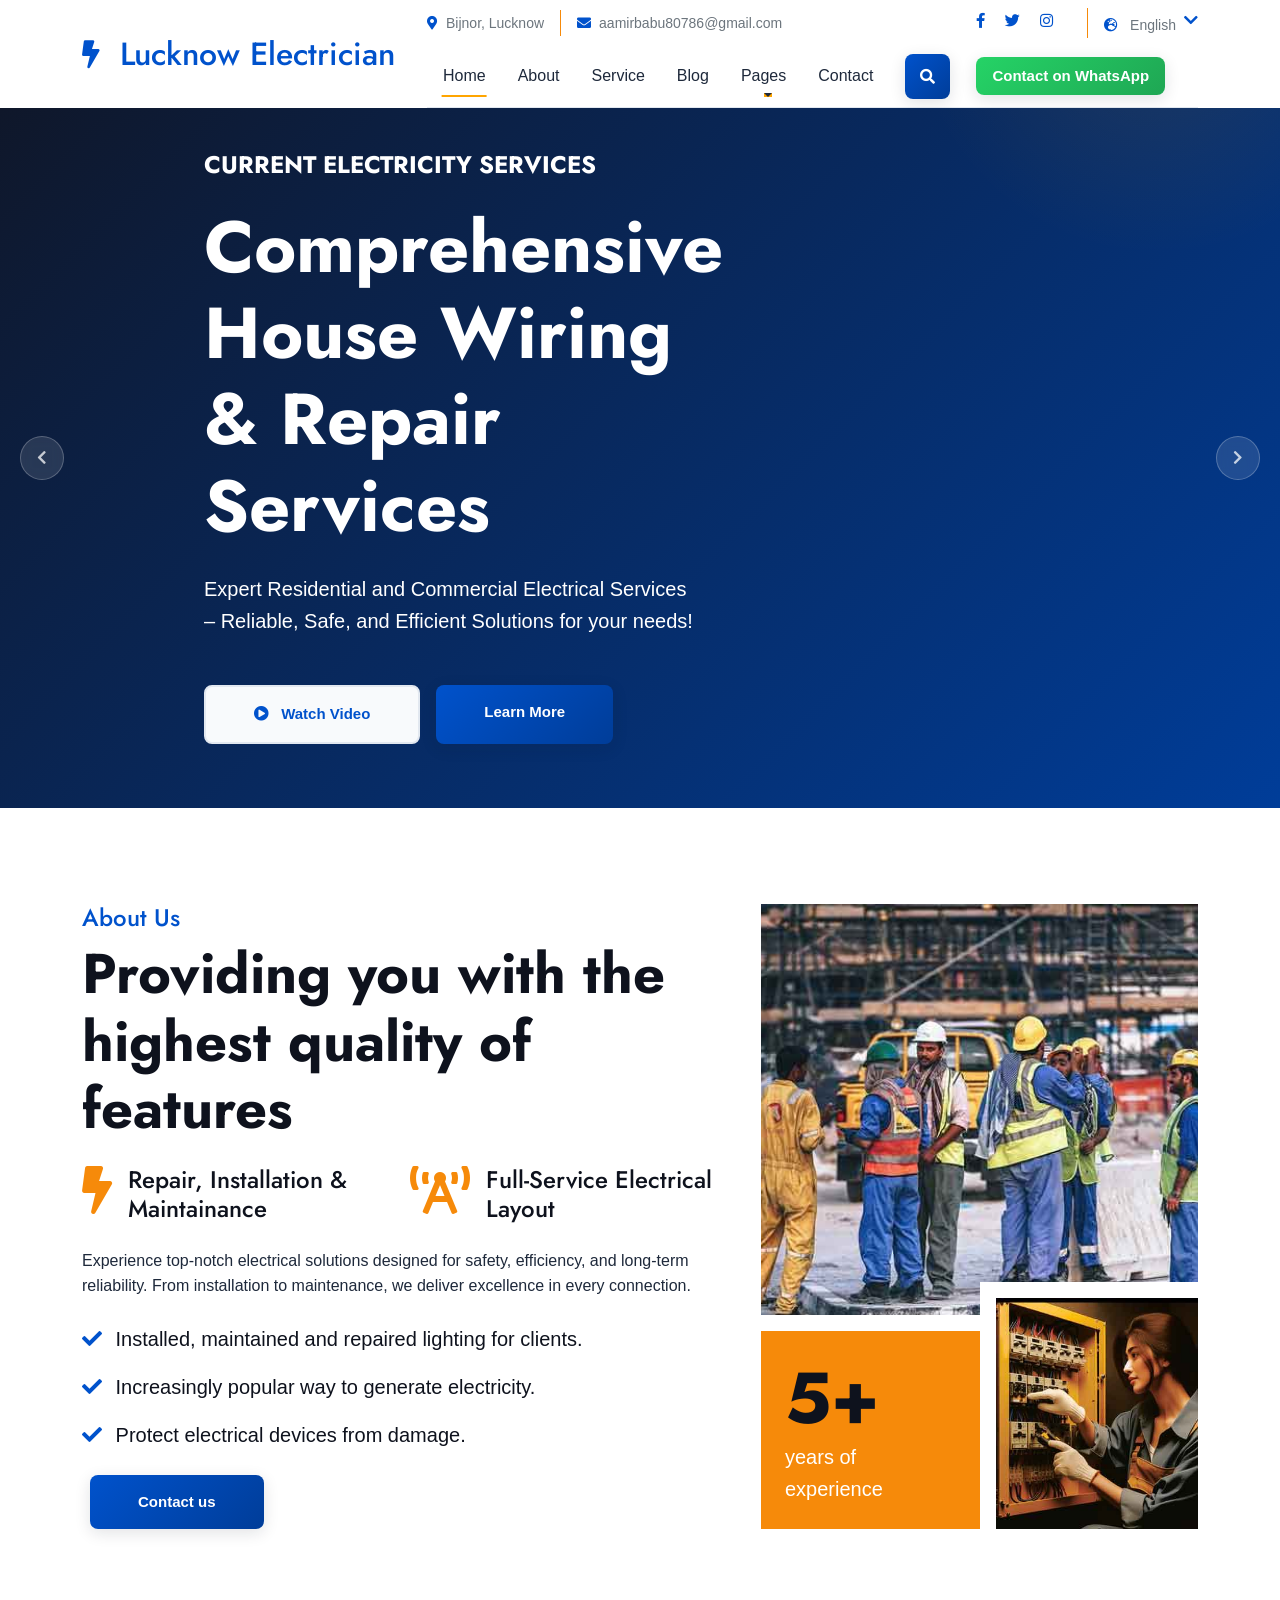
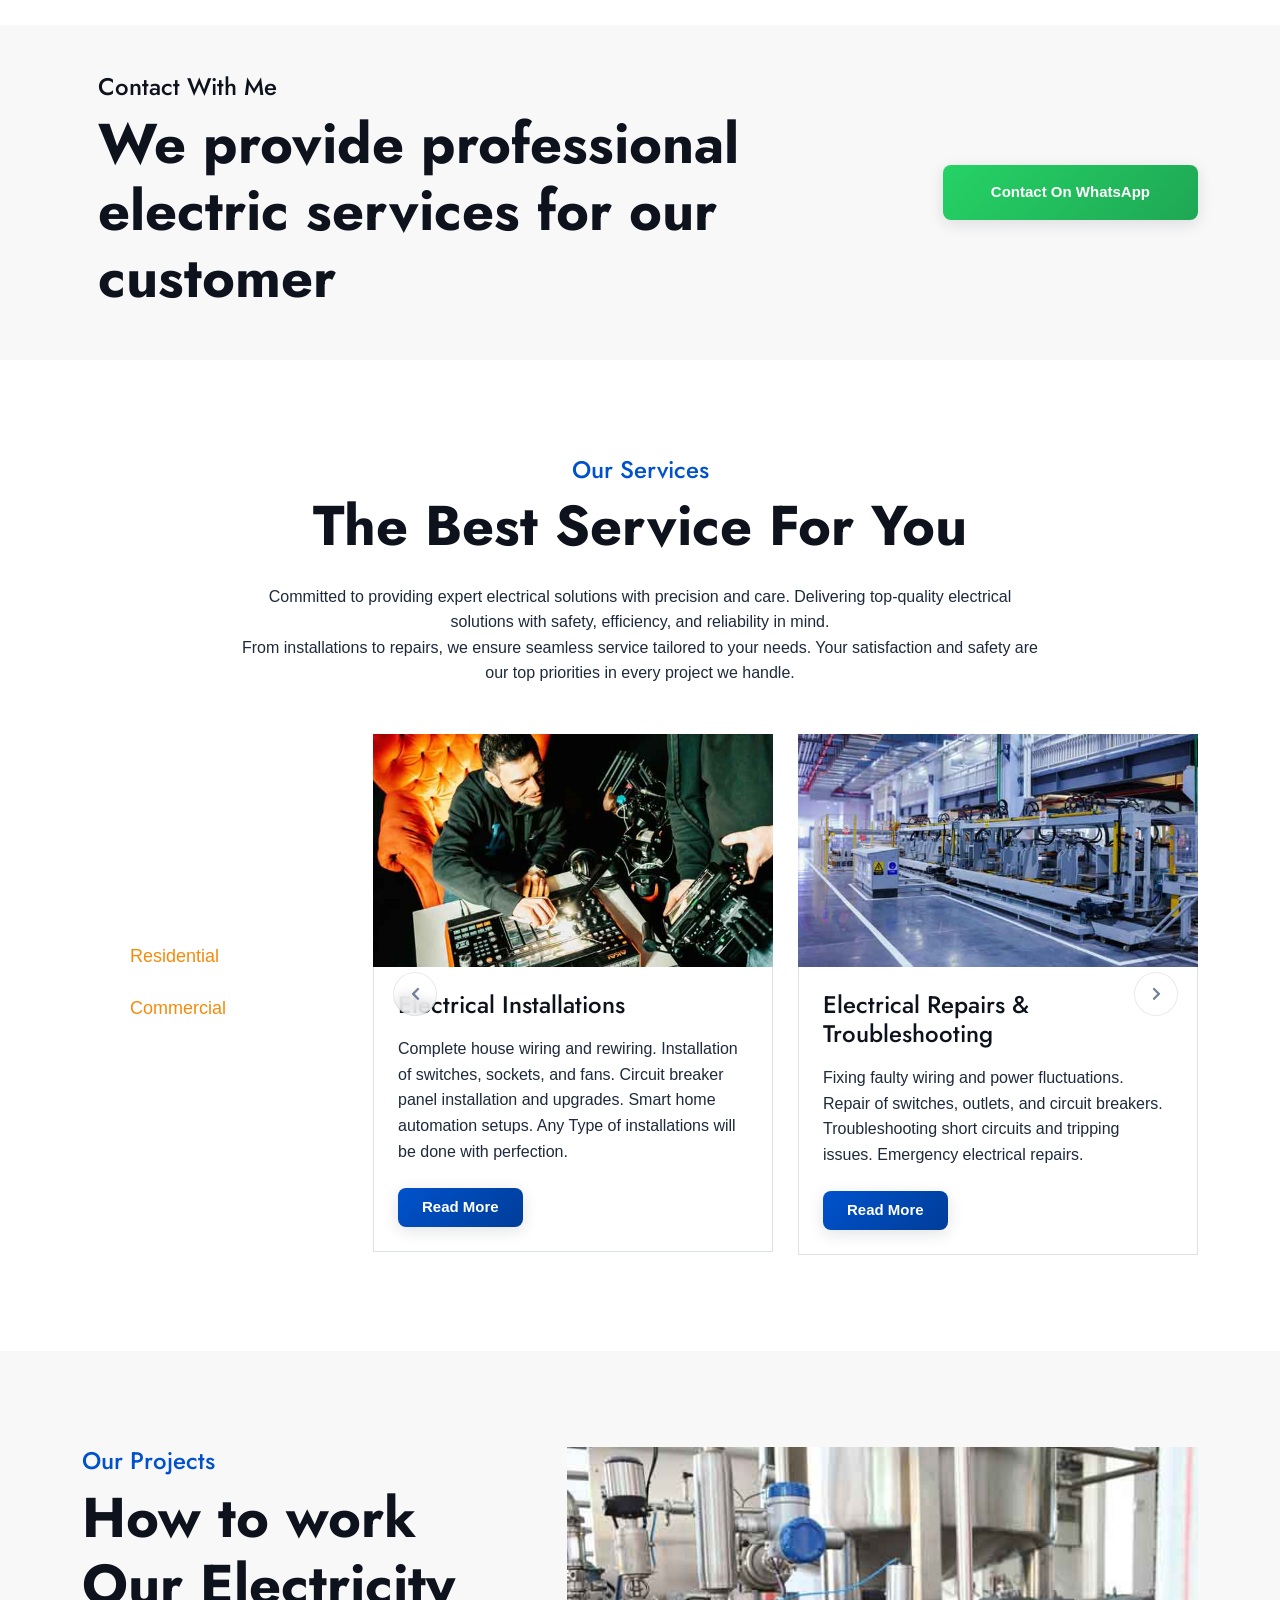
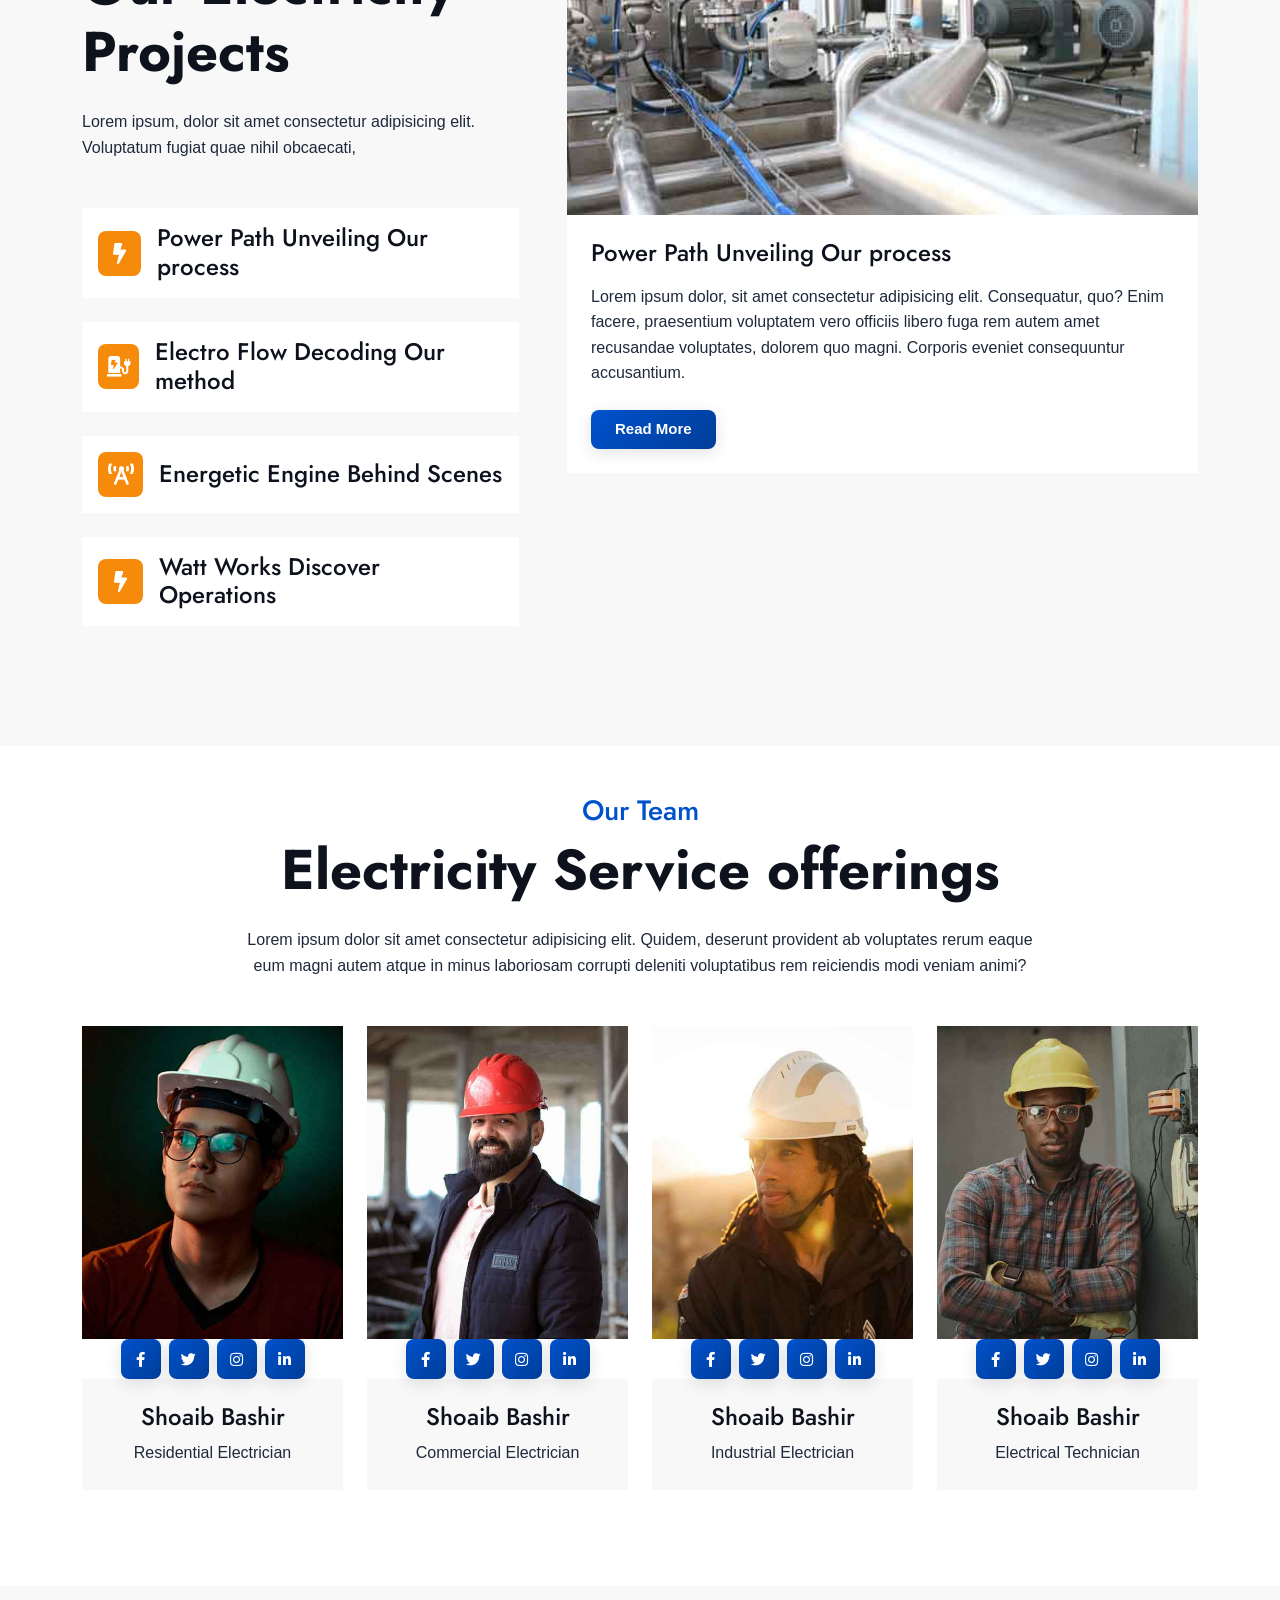
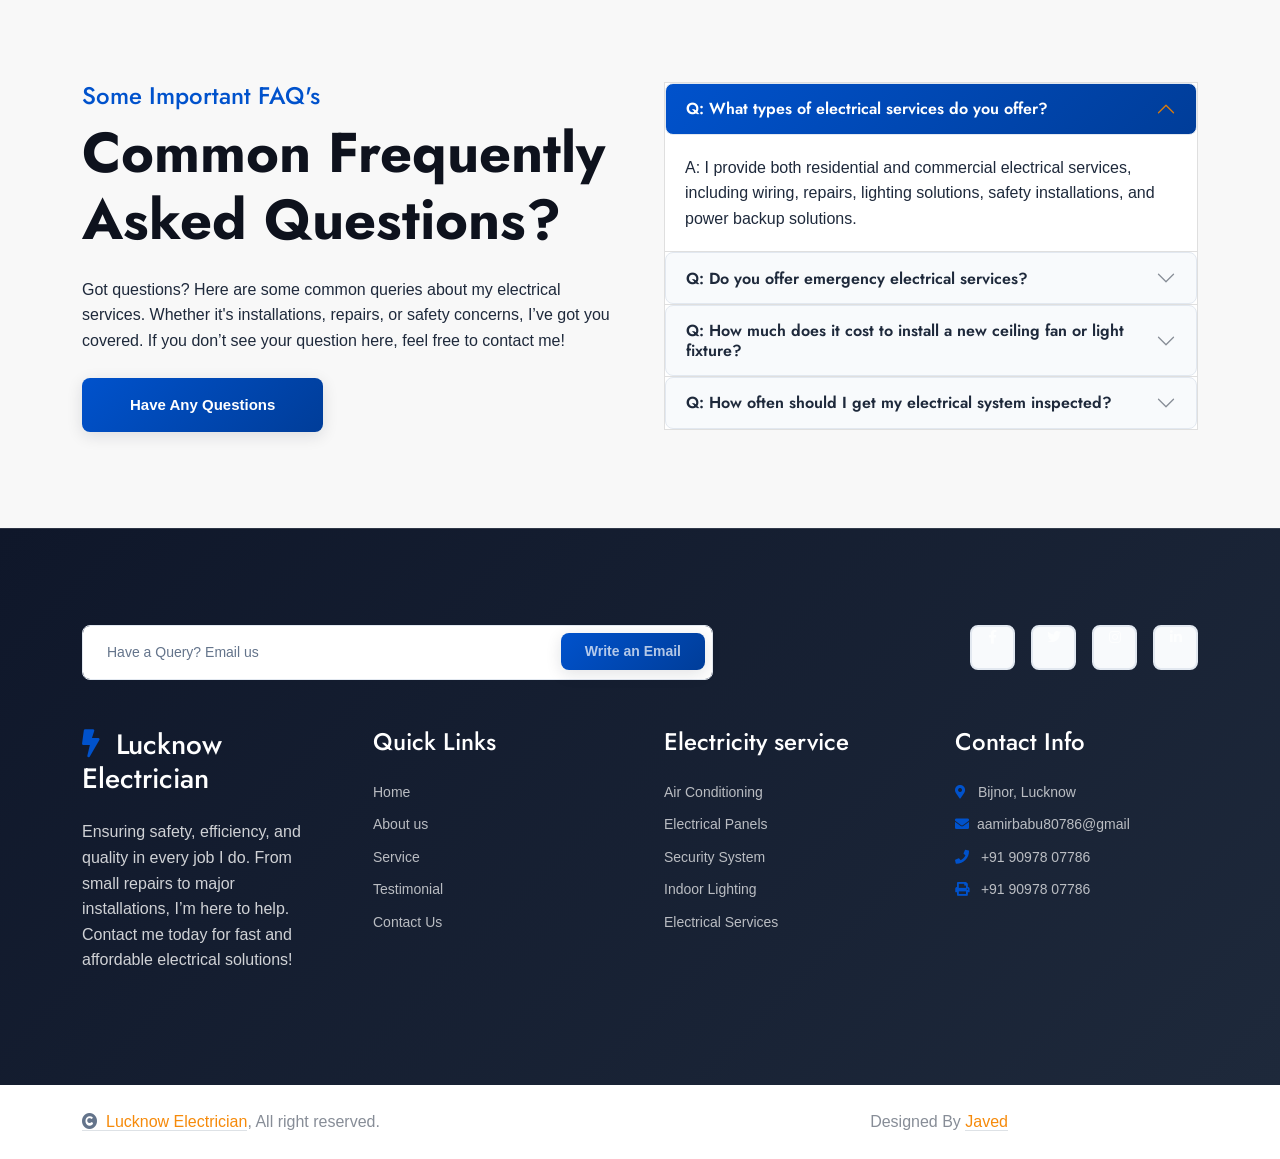
==== electrical-website-template/index.html @ daeb9a35 "hindi lang added" ====
<!DOCTYPE html>
<html lang="en">

    <head>
        <meta charset="utf-8">
        <title>Lucknow Electrician</title>
        <meta content="width=device-width, initial-scale=1.0" name="viewport">
        <meta content="electrical services" name="keywords">
        <meta content="Lucknow Electrician - Professional electrical services for residential and commercial needs. Expert installations, repairs, and maintenance." name="description">

        <!-- Google Web Fonts -->
        <link rel="preconnect" href="https://fonts.googleapis.com">
        <link rel="preconnect" href="https://fonts.gstatic.com" crossorigin>
        <link href="https://fonts.googleapis.com/css2?family=Inter:wght@100..900&family=Edu+TAS+Beginner:wght@400..700&family=Jost:ital,wght@0,100..900;1,100..900&display=swap" rel="stylesheet">

        <!-- Icon Font Stylesheet -->
        <link rel="stylesheet" href="https://use.fontawesome.com/releases/v5.15.4/css/all.css"/>
        <link href="https://cdn.jsdelivr.net/npm/bootstrap-icons@1.4.1/font/bootstrap-icons.css" rel="stylesheet">

        <!-- Libraries Stylesheet -->
        <link rel="stylesheet" href="lib/animate/animate.min.css"/>
        <link href="lib/owlcarousel/assets/owl.carousel.min.css" rel="stylesheet">


        <!-- Customized Bootstrap Stylesheet -->
        <link href="css/bootstrap.min.css" rel="stylesheet">

        <!-- Template Stylesheet -->
        <link href="css/style.css" rel="stylesheet">
        
    </head>

    <body>

        <!-- Spinner Start -->
        <div id="spinner" class="show bg-white position-fixed translate-middle w-100 vh-100 top-50 start-50 d-flex align-items-center justify-content-center">
            <div class="spinner-border text-primary" style="width: 3rem; height: 3rem;" role="status">
                <span class="sr-only">Loading...</span>
            </div>
        </div>
        <!-- Spinner End -->

        

        <!-- Navbar & Hero Start -->
        <div class="container-fluid header-top">
            <div class="container d-flex align-items-center">
                <div class="header-logo-col d-none d-lg-flex align-items-center h-100">
                    <a href="index.html" class="navbar-brand">
                        <h2 class="text-primary mb-0"><i class="fas fa-bolt"></i> Lucknow Electrician</h2>
                        <!-- <img src="img/logo.png" alt="Logo"> -->
                    </a>
                </div>
                <div class="w-100 h-100">
                    <div class="topbar px-0 py-2 d-none d-lg-block">
                        <div class="row gx-0 align-items-center">
                            <div class="col-lg-8 text-center text-lg-center mb-lg-0">
                                <div class="d-flex flex-wrap">
                                    <div class="border-end border-primary pe-3">
                                        <a href="https://maps.app.goo.gl/E9Nb886XWdMB4ZjE9" class="text-muted small" target="_blank" rel="noopener noreferrer"><i class="fas fa-map-marker-alt text-primary me-2 "></i>Bijnor, Lucknow</a>
                                    </div>
                                    <div class="ps-3">
                                        <a href="mailto:aamirbabu80786@gmail.com" class="text-muted small"><i class="fas fa-envelope text-primary me-2" target="_blank" rel="noopener noreferrer"></i>aamirbabu80786@gmail.com</a>
                                    </div>
                                </div>
                            </div>
                            <div class="col-lg-4 text-center text-lg-end">
                                <div class="d-flex justify-content-end">
                                    <div class="d-flex border-end border-primary pe-3">
                                        <a class="btn p-0 text-primary me-3" href="https://www.facebook.com/share/1Ap8kvxx7K/" target="_blank" rel="noopener noreferrer"><i class="fab fa-facebook-f"></i></a>
                                        <a class="btn p-0 text-primary me-3" href="#"><i class="fab fa-twitter"></i></a>
                                        <a class="btn p-0 text-primary me-3" href="https://www.instagram.com/Lucknow.electrician?igsh=MW52aHYxeWt4MTJkeQ==" target="_blank" rel="noopener noreferrer"><i class="fab fa-instagram"></i></a>
                                        <!-- <a class="btn p-0 text-primary me-0" href="#"><i class="fab fa-linkedin-in"></i></a> -->
                                    </div>
                                    <div class="dropdown ms-3">
                                        <a href="#" id="languageDropdown" class="dropdown-toggle text-white" data-bs-toggle="dropdown" data-bs-auto-close="true" aria-expanded="false"><small class="text-muted small"><i class="fas fa-globe-europe text-primary me-2"></i> English</small></a>
                                        <!-- <a href="#" class="dropdown-toggle text-white" data-bs-toggle="dropdown">
                                        <small class="text-white"><i class="fas fa-globe-europe text-primary me-2"></i> English</small>
                                        </a> -->
                                        
                                        <div class="dropdown-menu" aria-labelledby="languageDropdown">
                                            <a href="#" class="dropdown-item language-item" data-lang="English">English</a>
                                            <a href="#" class="dropdown-item language-item" data-lang="Hindi">Hindi</a>
                                            <a href="#" class="dropdown-item language-item" data-lang="Bangla">Bangla</a>
                                            <a href="#" class="dropdown-item language-item" data-lang="French">French</a>
                                            <a href="#" class="dropdown-item language-item" data-lang="Spanish">Spanish</a>
                                        </div>
                                    </div>
                                </div>
                            </div>
                        </div>
                    </div>
                    <div class="nav-bar px-0 py-lg-0">
                        <nav class="navbar navbar-expand-lg navbar-light">
                            <div class="navbar-brand-block d-lg-none">
                                <a href="index.html" class="navbar-brand navbar-brand-2">
                                    <h2 class="text-primary mb-0"><i class="fas fa-bolt"></i> Lucknow Electrician</h2>
                                </a>
                                <a href="https://maps.app.goo.gl/E9Nb886XWdMB4ZjE9" class="navbar-location-link" target="_blank" rel="noopener noreferrer">
                                    <i class="fas fa-map-marker-alt text-primary me-1"></i>Bijnor, Lucknow
                                </a>
                            </div>
                            <div class="navbar-mobile-tools d-flex d-lg-none align-items-center gap-2 ms-auto flex-shrink-0">
                                <a href="https://wa.me/919097807786" class="btn btn-primary btn-sm whatsapp nav-whatsapp-link navbar-whatsapp-mobile" target="_blank" rel="noopener noreferrer" aria-label="Contact on WhatsApp">
                                    <i class="fab fa-whatsapp"></i><span class="navbar-whatsapp-text ms-1">WhatsApp</span>
                                </a>
                                <button class="navbar-toggler" type="button" data-bs-toggle="collapse" data-bs-target="#navbarCollapse" aria-controls="navbarCollapse" aria-expanded="false" aria-label="Toggle navigation">
                                    <span class="navbar-toggler-icon"></span>
                                </button>
                            </div>
                            <div class="collapse navbar-collapse" id="navbarCollapse">
                                <div class="navbar-nav mx-0 mx-lg-auto bg-white">
                                    <a href="index.html" class="nav-item nav-link active">Home</a>
                                    <a href="about.html" class="nav-item nav-link">About</a>
                                    <a href="service.html" class="nav-item nav-link">Service</a>
                                    <a href="blog.html" class="nav-item nav-link">Blog</a>
                                    <div class="nav-item dropdown">
                                        <a href="#" class="nav-link dropdown-toggle" data-bs-toggle="dropdown" aria-expanded="false">Pages</a>
                                        
                                        <div class="dropdown-menu">
                                            <a href="project.html" class="dropdown-item">Our projects</a>
                                            <a href="team.html" class="dropdown-item">Our team</a>
                                            <a href="testimonial.html" class="dropdown-item">Testimonial</a>
                                            <a href="404.html" class="dropdown-item">404 Page</a>
                                        </div>
                                    </div>
                                    <a href="contact.html" class="nav-item nav-link">Contact</a>
                                    <div class="nav-btn ps-3">
                                        <button class="btn-search btn btn-primary btn-md-square mb-lg-0 flex-shrink-0" data-bs-toggle="modal" data-bs-target="#searchModal"><i class="fas fa-search"></i></button>
                                        <a href="https://wa.me/919097807786" class="btn btn-primary py-2 px-3 ms-0 ms-lg-3 whatsapp nav-whatsapp-link d-none d-lg-inline-block" target="_blank" rel="noopener noreferrer">Contact on WhatsApp</a>
                                    </div>
                                </div>
                            </div>
                        </nav>
                    </div>
                </div>
            </div>
        </div>
        <!-- Navbar & Hero End -->

        <!-- Modal Search Start -->
        <div class="modal fade" id="searchModal" tabindex="-1" aria-labelledby="searchModalLabel" aria-hidden="true">
            <div class="modal-dialog modal-dialog-centered"> <!-- Changed from modal-fullscreen -->
                <div class="modal-content rounded-3"> <!-- Changed from rounded-0 to rounded-3 -->
                    <div class="modal-header">
                        <h5 class="modal-title" id="searchModalLabel">Search this site</h5>
                        <button type="button" class="btn-close" data-bs-dismiss="modal" aria-label="Close"></button>
                    </div>
                    <div class="modal-body">
                        <div class="input-group">
                            <input type="search" id="pageSearchInput" class="form-control p-3" placeholder="What are you looking for?" aria-describedby="search-button">
                            <button id="search-button" class="btn btn-primary input-group-text p-3" type="button">
                                <i class="fas fa-search"></i>
                            </button>
                        </div>
                        <div id="searchResults" class="mt-3 d-none"></div>
                    </div>
                </div>
            </div>
        </div>
        <!-- Modal Search End -->


        <!-- Carousel Start -->
        <div class="header-carousel-wrap position-relative">
            <div class="header-carousel owl-carousel">
            <div class="header-carousel-item hero-section">
                <div class="hero-bg-half-1"></div>
                <div class="hero-shape-1"></div>
                <div class="carousel-caption">
                    <div class="container">
                        <div class="row g-4 align-items-center">
                            <div class="col-lg-7 animated fadeInLeft">
                                <div class="text-sm-center text-md-start">
                                    <h4 class="text-white text-uppercase fw-bold mb-4">Current Electricity Services</h4>
                                    <h2 class="display-2 text-white mb-4">Comprehensive House Wiring & Repair Services</h2>
                                    <p class="mb-5 fs-5">Expert Residential and Commercial Electrical Services – Reliable, Safe, and Efficient Solutions for your needs!</p>
                                    <div class="d-flex justify-content-center justify-content-md-start flex-shrink-0 mb-4">
                                        <a class="btn btn-light py-3 px-4 px-md-5 me-2" href="videos.html"><i class="fas fa-play-circle me-2"></i> Watch Video</a>
                                        <a class="btn btn-primary py-3 px-4 px-md-5 ms-2" href="#">Learn More</a>
                                    </div>
                                </div>
                            </div>
                        </div>
                    </div>
                </div>
            </div>
            <div class="header-carousel-item hero-section">
                <div class="hero-bg-half-2"></div>
                <div class="hero-shape-2"></div>
                <div class="carousel-caption">
                    <div class="container">
                        <div class="row g-4 align-items-center">
                            <div class="col-lg-7 animated fadeInLeft">
                                <div class="text-sm-center text-md-start">
                                    <h4 class="text-white text-uppercase fw-bold mb-4">Current Electricity Services</h4>
                                    <h1 class="display-2 text-white mb-4">Trusted Home Electrical Services</h1>
                                    <p class="mb-5 fs-5">Delivering seamless and efficient electrical solutions for homes and businesses. Your trusted partner for safe, reliable, and professional service!</p>
                                    <div class="d-flex justify-content-center justify-content-md-start flex-shrink-0 mb-4">
                                        <a class="btn btn-light py-3 px-4 px-md-5 me-2" href="videos.html"><i class="fas fa-play-circle me-2"></i> Watch Video</a>
                                        <a class="btn btn-primary py-3 px-4 px-md-5 ms-2" href="#">Learn More</a>
                                    </div>
                                </div>
                            </div>
                        </div>
                    </div>
                </div>
            </div>
            </div>
            <button type="button" class="carousel-custom-nav carousel-custom-prev" aria-label="Previous slide">
                <i class="fas fa-chevron-left" aria-hidden="true"></i>
            </button>
            <button type="button" class="carousel-custom-nav carousel-custom-next" aria-label="Next slide">
                <i class="fas fa-chevron-right" aria-hidden="true"></i>
            </button>
        </div>
        <!-- Carousel End -->


        <!-- About Start -->
        <div class="container-fluid about py-5">
            <div class="container py-5">
                <div class="row g-5">
                    <div class="col-lg-7 wow fadeInLeft" data-wow-delay="0.2s">
                        <div class="h-100">
                            <h4 class="text-primary">About Us</h4>
                            <h1 class="display-4 mb-4">Providing you with the highest quality of features</h1>
                            <div class="row g-4 mb-4">
                                <div class="col-md-6">
                                    <a href="#" class="d-flex">
                                        <span class="fas fa-bolt fa-3x me-3"></span>
                                        <h4 class="mb-0">Repair, Installation & Maintainance </h4>
                                    </a>
                                </div>
                                <div class="col-md-6">
                                    <a href="#" class="d-flex">
                                        <span class="fas fa-broadcast-tower fa-3x me-3"></span>
                                        <h4 class="mb-0">Full-Service Electrical Layout</h4>
                                    </a>
                                </div>
                            </div>
                            <p class="mb-4">Experience top-notch electrical solutions designed for safety, efficiency, and long-term reliability. From installation to maintenance, we deliver excellence in every connection.</p>
                            <div class="text-dark mb-4">
                                <p class="fs-5"><span class="fa fa-check text-primary me-2"></span> Installed, maintained and repaired lighting for clients.</p>
                                <p class="fs-5"><span class="fa fa-check text-primary me-2"></span> Increasingly popular way to generate electricity.</p>
                                <p class="fs-5"><span class="fa fa-check text-primary me-2"></span> Protect electrical devices from damage.</p>
                            </div>
                            <a class="btn btn-primary py-3 px-4 px-md-5 ms-2" href="tel:+919097807786">Contact us</a>
                        </div>
                    </div>
                    <div class="col-lg-5 wow fadeInRight" data-wow-delay="0.2s">
                        <div class="position-relative h-100">
                            <img src="img/about-1.jpg" class="img-fluid w-100 h-100" style="object-fit: cover;" alt="">
                            <div class="bg-white">
                                <div class="position-absolute pt-3 bg-white" style="width: 50%; left: 0; bottom: 0;">
                                    <div class="bg-primary p-4">
                                        <h4 class="display-2 mb-0">5+</h4>
                                        <p class="text-white fs-5 mb-0">years of experience</p>
                                    </div>
                                </div>
                                <div class="position-absolute p-3 bg-white pb-0 pe-0" style="width: 50%; bottom: 0; right: 0;">
                                    <img src="img/about-2.jpg" class="img-fluid" alt="">
                                </div>
                            </div>
                        </div>
                    </div>
                </div>
            </div>
        </div>
        <!-- About End -->


        <!-- Banner Start -->
         <div class="container-fluid banner bg-light py-3 wow zoomIn bg-blue" data-wow-delay="0.2s">
            <div class="banner-design-1"></div>
            <div class="banner-design-2"></div>
            <div class="container py-3">
                <div class="row g-5">
                    <div class="col-lg-8">
                        <div class="p-3">
                            <h4 class="text-black">Contact With Me</h4>
                            <h1 class="display-4 text-black mb-0">We provide professional electric services for our customer</h1>
                        </div>
                    </div>
                    <div class="col-lg-4">
                        <div class="d-flex align-items-center justify-content-lg-end h-100">
                            <a class="btn btn-primary py-3 px-2 px-md-5 ms-4 whatsapp" target="_blank" href="https://wa.me/919097807786">Contact On WhatsApp</a>
                        </div>
                    </div>
                </div>
            </div>
         </div>
        <!-- Banner End -->


        <!-- Services Start -->
        <div class="container-fluid service py-5">
            <div class="container py-5">
                <div class="d-flex flex-column mx-auto text-center mb-5 wow fadeInUp" data-wow-delay="0.2s" style="max-width: 800px;">
                    <h4 class="text-primary">Our Services</h4>
                    <h1 class="display-4 mb-4">The Best Service For You</h1>
                    <p class="mb-0"> Committed to providing expert electrical solutions with precision and care. 
                    Delivering top-quality electrical solutions with safety, efficiency, and reliability in mind.
                    <br>From installations to repairs, we ensure seamless service tailored to your needs.
                    Your satisfaction and safety are our top priorities in every project we handle.
                    </p>
                </div>
                <div class="row g-5 align-items-center">
                    <div class="col-lg-3 wow fadeInLeft" data-wow-delay="0.2s">
                        <ul class="nav">
                            <li class="nav-item me-lg-0 mb-4">
                                <a class="py-3 px-5 active" data-bs-toggle="pill" href="#ServiceTab-1">
                                    <span style="font-size: 18px; font-weight: 500;">Residential</span>
                                </a>
                            </li>
                            <li class="nav-item me-lg-0 mb-4">
                                <a class="py-3 px-5" data-bs-toggle="pill" href="#ServiceTab-2">
                                    <span style="font-size: 18px; font-weight: 500;">Commercial</span>
                                </a>
                            </li>
                        </ul>
                    </div>
                    <div class="col-lg-9 wow fadeInRight" data-wow-delay="0.3s">
                        <div class="tab-content">
                            <div id="ServiceTab-1" class="tab-pane fade show p-0 active">
                                <div class="service-carousel owl-carousel">
                                    <div class="service-item">
                                        <img src="img/commercial-1.jpg" class="img-fluid w-100" alt="">
                                        <div class="border border-top-0 p-4">
                                            <h4 class="mb-3">Electrical Installations</h4>
                                            <p class="mb-4">
                                                Complete house wiring and rewiring. Installation of switches, sockets, and fans. Circuit breaker panel installation and upgrades. Smart home automation setups. Any Type of installations will be done with perfection.
                                            </p>
                                            <a class="btn btn-primary py-2 px-4" href="#">Read More</a>
                                        </div>
                                    </div>
                                    <div class="service-item">
                                        <img src="img/commercial-2.jpg" class="img-fluid w-100" alt="">
                                        <div class="border border-top-0 p-4">
                                            <h4 class="mb-3">Electrical Repairs & Troubleshooting</h4>
                                            <p class="mb-4"> 
                                                Fixing faulty wiring and power fluctuations. Repair of switches, outlets, and circuit breakers. Troubleshooting short circuits and tripping issues. Emergency electrical repairs.
                                            </p>
                                            <a class="btn btn-primary py-2 px-4" href="#">Read More</a>
                                        </div>
                                    </div>
                                    <div class="service-item">
                                        <img src="img/commercial-3.jpg" class="img-fluid w-100" alt="">
                                        <div class="border border-top-0 p-4">
                                            <h4 class="mb-3">Safety & Security Solutions</h4>
                                            <p class="mb-4">
                                                Installation of safety devices (MCB, RCCB, surge protectors). Earthing and grounding solutions. CCTV and security system wiring. Fire and smoke detector installation. Any Type of security equipments will be installed with perfection.
                                            </p>
                                            <a class="btn btn-primary py-2 px-4" href="#">Read More</a>
                                        </div>
                                    </div>
                                    <div class="service-item">
                                        <img src="img/commercial-3.jpg" class="img-fluid w-100" alt="">
                                        <div class="border border-top-0 p-4">
                                            <h4 class="mb-3">Appliance & Equipment Wiring</h4>
                                            <p class="mb-4">
                                                Geyser, AC, and water pump wiring. Kitchen appliances wiring (microwave, induction, chimney). Home entertainment system setup (TV, home theater). Internet and telephone cabling.
                                            </p>
                                            <a class="btn btn-primary py-2 px-4" href="#">Read More</a>
                                        </div>
                                    </div>
                                </div>
                            </div>
                            <div id="ServiceTab-2" class="tab-pane fade show p-0">
                                <div class="service-carousel owl-carousel">
                                    <div class="service-item">
                                        <img src="img/residential-1.jpg" class="img-fluid w-100" alt="">
                                        <div class="border border-top-0 p-4">
                                            <h4 class="mb-3">Electrical Installations</h4>
                                            <p class="mb-4">
                                            Wiring and rewiring for offices, shops, and buildings. Installation of electrical panels and circuit breakers. New construction electrical work. Energy-efficient lighting solutions. Any Type of installations will be done with perfection.
                                            </p>
                                            <a class="btn btn-primary py-2 px-4" href="#">Read More</a>
                                        </div>
                                    </div>
                                    <div class="service-item">
                                        <img src="img/residential-2.jpg" class="img-fluid w-100" alt="">
                                        <div class="border border-top-0 p-4">
                                            <h4 class="mb-3">Electrical Repairs & Maintenance</h4>
                                            <p class="mb-4">
                                            Troubleshooting and fixing electrical issues. Preventive maintenance for commercial buildings. Repair of circuit breakers, fuses, and wiring. Emergency electrical repairs.
                                            </p>
                                            <a class="btn btn-primary py-2 px-4" href="#">Read More</a>
                                        </div>
                                    </div>
                                    <div class="service-item">
                                        <img src="img/residential-3.jpg" class="img-fluid w-100" alt="">
                                        <div class="border border-top-0 p-4">
                                            <h4 class="mb-3">Lighting Solutions</h4>
                                            <p class="mb-4">
                                            LED lighting upgrades for energy efficiency. Office and showroom lighting installations. Outdoor and parking lot lighting. Motion sensor and security lighting.
                                            </p>
                                            <a class="btn btn-primary py-2 px-4" href="#">Read More</a>
                                        </div>
                                    </div>
                                    <div class="service-item">
                                        <img src="img/residential-3.jpg" class="img-fluid w-100" alt="">
                                        <div class="border border-top-0 p-4">
                                            <h4 class="mb-3">Safety & Security Solutions</h4>
                                            <p class="mb-4">
                                            Installation of safety devices (MCB, RCCB, surge protectors). Earthing and grounding solutions. CCTV and security system wiring. Fire and smoke detector installation.
                                            </p>
                                            <a class="btn btn-primary py-2 px-4" href="#">Read More</a>
                                        </div>
                                    </div>

                                    
                                </div>
                            </div>
                            <!-- <div id="ServiceTab-3" class="tab-pane fade show p-0">
                                <div class="service-carousel owl-carousel">
                                    <div class="service-item">
                                        <img src="img/industrial-1.jpg" class="img-fluid w-100" alt="">
                                        <div class="border border-top-0 p-4">
                                            <h4 class="mb-3">Factory Manufacture</h4>
                                            <p class="mb-4">Lorem ipsum dolor, sit amet consectetur adipisicing elit. Exercitationem, beatae ex. Id esse autem ratione vero cupiditate tempora recusandae est!
                                            </p>
                                            <a class="btn btn-primary py-2 px-4" href="#">Read More</a>
                                        </div>
                                    </div>
                                    <div class="service-item">
                                        <img src="img/industrial-2.jpg" class="img-fluid w-100" alt="">
                                        <div class="border border-top-0 p-4">
                                            <h4 class="mb-3">General Electrical</h4>
                                            <p class="mb-4">Lorem ipsum dolor, sit amet consectetur adipisicing elit. Exercitationem, beatae ex. Id esse autem ratione vero cupiditate tempora recusandae est!
                                            </p>
                                            <a class="btn btn-primary py-2 px-4" href="#">Read More</a>
                                        </div>
                                    </div>
                                    <div class="service-item">
                                        <img src="img/industrial-3.jpg" class="img-fluid w-100" alt="">
                                        <div class="border border-top-0 p-4">
                                            <h4 class="mb-3">Electrical Planing</h4>
                                            <p class="mb-4">Lorem ipsum dolor, sit amet consectetur adipisicing elit. Exercitationem, beatae ex. Id esse autem ratione vero cupiditate tempora recusandae est!
                                            </p>
                                            <a class="btn btn-primary py-2 px-4" href="#">Read More</a>
                                        </div>
                                    </div>
                                </div>
                            </div> -->
                        </div>
                    </div>
                </div>
            </div>
        </div>
        <!-- Services End -->

        <!-- Projects Start -->
        <div class="container-fluid projects bg-light py-5">
            <div class="container py-5">
                <div class="row g-5">
                    <div class="col-lg-5 wow fadeInLeft" data-wow-delay="0.2s">
                        <div>
                            <h4 class="text-primary">Our Projects</h4>
                            <h1 class="display-4 mb-4">How to work Our Electricity Projects</h1>
                            <p class="mb-5">Lorem ipsum, dolor sit amet consectetur adipisicing elit. Voluptatum fugiat quae nihil obcaecati,</p>
                            <ul class="nav">
                                <li class="nav-item bg-white mb-4 w-100">
                                    <a class="d-flex align-items-center h4 mb-0 p-3 active" data-bs-toggle="pill" href="#ProjectsTab-1">
                                        <div class="projects-icon btn-md-square bg-primary text-white me-3"><span class="fas fa-bolt small"></span></div><span>Power Path Unveiling Our process</span>
                                    </a>
                                </li>
                                <li class="nav-item bg-white mb-4 w-100">
                                    <a class="d-flex align-items-center h4 mb-0 p-3" data-bs-toggle="pill" href="#ProjectsTab-2">
                                        <div class="projects-icon btn-md-square bg-primary text-white me-3"><span class="fas fa-charging-station small"></span></div><span>Electro Flow Decoding Our method</span>
                                    </a>
                                </li>
                                <li class="nav-item bg-white mb-4 w-100">
                                    <a class="d-flex align-items-center h4 mb-0 p-3" data-bs-toggle="pill" href="#ProjectsTab-3">
                                        <div class="projects-icon btn-md-square bg-primary text-white me-3"><span class="fas fa-broadcast-tower small"></span></div><span>Energetic Engine Behind Scenes</span>
                                    </a>
                                </li>
                                <li class="nav-item bg-white mb-4 w-100">
                                    <a class="d-flex align-items-center h4 mb-0 p-3" data-bs-toggle="pill" href="#ProjectsTab-4">
                                        <div class="projects-icon btn-md-square bg-primary text-white me-3"><span class="fas fa-bolt small"></span></div><span>Watt Works Discover Operations</span>
                                    </a>
                                </li>
                            </ul>
                        </div>
                    </div>
                    <div class="col-lg-7 wow fadeInRight" data-wow-delay="0.2s">
                        <div class="tab-content">
                            <div id="ProjectsTab-1" class="tab-pane fade show p-0 active">
                                <div class="projects-item">
                                    <img src="img/industrial-1.jpg" class="img-fluid w-100" alt="">
                                    <div class="projects-content bg-white p-4">
                                        <h4 class="mb-3">Power Path Unveiling Our process</h4>
                                        <p class="mb-4">Lorem ipsum dolor, sit amet consectetur adipisicing elit. Consequatur, quo? Enim facere, praesentium voluptatem vero officiis libero fuga rem autem amet recusandae voluptates, dolorem quo magni. Corporis eveniet consequuntur accusantium.
                                        </p>
                                        <a class="btn btn-primary py-2 px-4" href="#">Read More</a>
                                    </div>
                                </div>
                            </div>
                            <div id="ProjectsTab-2" class="tab-pane fade show p-0">
                                <div class="projects-item">
                                    <img src="img/industrial-2.jpg" class="img-fluid w-100" alt="">
                                    <div class="projects-content bg-white p-4">
                                        <h4 class="mb-3">Electro Flow Decoding Our method</h4>
                                        <p class="mb-4">Lorem ipsum dolor, sit amet consectetur adipisicing elit. Consequatur, quo? Enim facere, praesentium voluptatem vero officiis libero fuga rem autem amet recusandae voluptates, dolorem quo magni. Corporis eveniet consequuntur accusantium.
                                        </p>
                                        <a class="btn btn-primary py-2 px-4" href="#">Read More</a>
                                    </div>
                                </div>
                            </div>
                            <div id="ProjectsTab-3" class="tab-pane fade show p-0">
                                <div class="projects-item">
                                    <img src="img/commercial-1.jpg" class="img-fluid w-100" alt="">
                                    <div class="projects-content bg-white p-4">
                                        <h4 class="mb-3">Energetic Engine Behind Scenes</h4>
                                        <p class="mb-4">Lorem ipsum dolor, sit amet consectetur adipisicing elit. Consequatur, quo? Enim facere, praesentium voluptatem vero officiis libero fuga rem autem amet recusandae voluptates, dolorem quo magni. Corporis eveniet consequuntur accusantium.
                                        </p>
                                        <a class="btn btn-primary py-2 px-4" href="#">Read More</a>
                                    </div>
                                </div>
                            </div>
                            <div id="ProjectsTab-4" class="tab-pane fade show p-0">
                                <div class="projects-item">
                                    <img src="img/commercial-2.jpg" class="img-fluid w-100" alt="">
                                    <div class="projects-content bg-white p-4">
                                        <h4 class="mb-4">Watt Works Discover Operations</h4>
                                        <p class="mb-4">Lorem ipsum dolor, sit amet consectetur adipisicing elit. Consequatur, quo? Enim facere, praesentium voluptatem vero officiis libero fuga rem autem amet recusandae voluptates, dolorem quo magni. Corporis eveniet consequuntur accusantium.
                                        </p>
                                        <a class="btn btn-primary py-2 px-4" href="#">Read More</a>
                                    </div>
                                </div>
                            </div>
                        </div>
                    </div>
                </div>
            </div>
        </div>
        <!-- Projects End -->


        <!-- Blog Start -->
         <!-- <div class="container-fluid blog py-5">
            <div class="container py-5">
                <div class="d-flex flex-column mx-auto text-center mb-5 wow fadeInUp" data-wow-delay="0.2s" style="max-width: 800px;">
                    <h4 class="text-primary">Our Blog</h4>
                    <h1 class="display-4 mb-4">Electricity News & Updates</h1>
                    <p class="mb-0">Lorem ipsum dolor sit amet consectetur adipisicing elit. Quidem, deserunt provident ab voluptates rerum eaque eum magni autem atque in minus laboriosam corrupti deleniti voluptatibus rem reiciendis modi veniam animi?
                    </p>
                </div>
                <div class="row g-4">
                    <div class="col-lg-4 wow fadeInUp" data-wow-delay="0.2s">
                        <div class="blog-item">
                            <div class="blog-img">
                                <img src="img/commercial-1.jpg" class="img-fluid w-100" alt="">
                            </div>
                            <div class="blog-heading ms-4">
                                <a href="#" class="h4 mb-0 p-4">Electrifying Reads Explore Our Electricity</a>
                            </div>
                            <div class="blog-content bg-light p-4">
                                <div class="d-flex justify-content-between mb-4">
                                    <p class="mb-0 small"><i class="fa fa-calendar me-2"></i> April 2,2025</p>
                                    <p class="mb-0 small"><i class="fa fa-tag me-2"></i> Electricity Corner</p>
                                </div>
                                <p class="mb-4">Lorem ipsum dolor sit amet consectetur, adipisicing elit. Facilis rem distinctio tempora eum quam eligendi. Repudiandae voluptas voluptatibus quo itaque!
                                </p>
                                <a class="btn btn-primary py-2 px-4" href="#">Learn More</a>
                            </div>
                        </div>
                    </div>
                    <div class="col-lg-4 wow fadeInUp" data-wow-delay="0.4s">
                        <div class="blog-item">
                            <div class="blog-img">
                                <img src="img/commercial-2.jpg" class="img-fluid w-100" alt="">
                            </div>
                            <div class="blog-heading ms-4">
                                <a href="#" class="h4 mb-0 p-4">Empowering Energy Dive into Our Electricity </a>
                            </div>
                            <div class="blog-content bg-light p-4">
                                <div class="d-flex justify-content-between mb-4">
                                    <p class="mb-0 small"><i class="fa fa-calendar me-2"></i> April 2,2025</p>
                                    <p class="mb-0 small"><i class="fa fa-tag me-2"></i> Electricity Corner</p>
                                </div>
                                <p class="mb-4">Lorem ipsum dolor sit amet consectetur, adipisicing elit. Facilis rem distinctio tempora eum quam eligendi. Repudiandae voluptas voluptatibus quo itaque!
                                </p>
                                <a class="btn btn-primary py-2 px-4" href="#">Learn More</a>
                            </div>
                        </div>
                    </div>
                    <div class="col-lg-4 wow fadeInUp" data-wow-delay="0.6s">
                        <div class="blog-item">
                            <div class="blog-img">
                                <img src="img/commercial-3.jpg" class="img-fluid w-100" alt="">
                            </div>
                            <div class="blog-heading ms-4">
                                <a href="#" class="h4 mb-0 p-4">Electricity Explained: Bloggin Power of Tomorrow</a>
                            </div>
                            <div class="blog-content bg-light p-4">
                                <div class="d-flex justify-content-between mb-4">
                                    <p class="mb-0 small"><i class="fa fa-calendar me-2"></i> April 2,2025</p>
                                    <p class="mb-0 small"><i class="fa fa-tag me-2"></i> Electricity Corner</p>
                                </div>
                                <p class="mb-4">Lorem ipsum dolor sit amet consectetur, adipisicing elit. Facilis rem distinctio tempora eum quam eligendi. Repudiandae voluptas voluptatibus quo itaque!
                                </p>
                                <a class="btn btn-primary py-2 px-4" href="#">Learn More</a>
                            </div>
                        </div>
                    </div>
                </div>
            </div>
         </div> -->
        <!-- Blog End -->

        <!-- Team Start -->
         <div class="container-fluid team pb-5 pt-5">
            <div class="container pb-5">
                <div class="d-flex flex-column mx-auto text-center mb-5 wow fadeInUp" data-wow-delay="0.2s" style="max-width: 800px;">
                    <h3 class="text-primary ">Our Team</h3>
                    <h1 class="display-4 mb-4">Electricity Service offerings</h1>
                    <p class="mb-0">Lorem ipsum dolor sit amet consectetur adipisicing elit. Quidem, deserunt provident ab voluptates rerum eaque eum magni autem atque in minus laboriosam corrupti deleniti voluptatibus rem reiciendis modi veniam animi?
                    </p>
                </div>
                <div class="row g-4">
                    <div class="col-md-6 col-lg-3 wow fadeInUp" data-wow-delay="0.2s">
                        <div class="team-item">
                            <div class="team-img">
                                <img src="img/team-1.jpg" class="img-fluid w-100" alt="">
                                <div class="team-icon d-flex justify-content-center gap-2">
                                    <a class="btn btn-square btn-primary" href=""><i class="fab fa-facebook-f"></i></a>
                                    <a class="btn btn-square btn-primary" href=""><i class="fab fa-twitter"></i></a>
                                    <a class="btn btn-square btn-primary" href=""><i class="fab fa-instagram"></i></a>
                                    <a class="btn btn-square btn-primary" href=""><i class="fab fa-linkedin-in"></i></a>
                                </div>
                            </div>
                            <div class="team-content bg-light text-center p-4">
                                <h4>Shoaib Bashir</h4>
                                <p class="mb-0">Residential Electrician</p>
                            </div>
                        </div>
                    </div>
                    <div class="col-md-6 col-lg-3 wow fadeInUp" data-wow-delay="0.4s">
                        <div class="team-item">
                            <div class="team-img">
                                <img src="img/team-2.jpg" class="img-fluid w-100" alt="">
                                <div class="team-icon d-flex justify-content-center gap-2">
                                    <a class="btn btn-square btn-primary" href=""><i class="fab fa-facebook-f"></i></a>
                                    <a class="btn btn-square btn-primary" href=""><i class="fab fa-twitter"></i></a>
                                    <a class="btn btn-square btn-primary" href=""><i class="fab fa-instagram"></i></a>
                                    <a class="btn btn-square btn-primary" href=""><i class="fab fa-linkedin-in"></i></a>
                                </div>
                            </div>
                            <div class="team-content bg-light text-center p-4">
                                <h4>Shoaib Bashir</h4>
                                <p class="mb-0">Commercial Electrician</p>
                            </div>
                        </div>
                    </div>
                    <div class="col-md-6 col-lg-3 wow fadeInUp" data-wow-delay="0.6s">
                        <div class="team-item">
                            <div class="team-img">
                                <img src="img/team-3.jpg" class="img-fluid w-100" alt="">
                                <div class="team-icon d-flex justify-content-center gap-2">
                                    <a class="btn btn-square btn-primary" href=""><i class="fab fa-facebook-f"></i></a>
                                    <a class="btn btn-square btn-primary" href=""><i class="fab fa-twitter"></i></a>
                                    <a class="btn btn-square btn-primary" href=""><i class="fab fa-instagram"></i></a>
                                    <a class="btn btn-square btn-primary" href=""><i class="fab fa-linkedin-in"></i></a>
                                </div>
                            </div>
                            <div class="team-content bg-light text-center p-4">
                                <h4>Shoaib Bashir</h4>
                                <p class="mb-0">Industrial Electrician</p>
                            </div>
                        </div>
                    </div>
                    <div class="col-md-6 col-lg-3 wow fadeInUp" data-wow-delay="0.8s">
                        <div class="team-item">
                            <div class="team-img">
                                <img src="img/team-4.jpg" class="img-fluid w-100" alt="">
                                <div class="team-icon d-flex justify-content-center gap-2">
                                    <a class="btn btn-square btn-primary" href=""><i class="fab fa-facebook-f"></i></a>
                                    <a class="btn btn-square btn-primary" href=""><i class="fab fa-twitter"></i></a>
                                    <a class="btn btn-square btn-primary" href=""><i class="fab fa-instagram"></i></a>
                                    <a class="btn btn-square btn-primary" href=""><i class="fab fa-linkedin-in"></i></a>
                                </div>
                            </div>
                            <div class="team-content bg-light text-center p-4">
                                <h4>Shoaib Bashir</h4>
                                <p class="mb-0">Electrical Technician</p>
                            </div>
                        </div>
                    </div>
                </div>
            </div>
         </div>
        <!-- Team End -->


        <!-- Testimonial Start -->
        <!-- <div class="container-fluid testimonial bg-dark py-5">
            <div class="container py-5">
                <div class="row g-5">
                    <div class="col-lg-6 col-xl-5 wow fadeInUp" data-wow-delay="0.2s">
                        <h4 class="text-primary">Testimonial</h4>
                        <h1 class="display-4 text-white mb-4">Powerfull Praise Heare From Our Customers</h1>
                        <p class="mb-4">Lorem ipsum dolor sit amet consectetur adipisicing elit. Mollitia hic aspernatur unde magnam necessitatibus provident iusto maxime nobis esse eligendi.
                        </p>
                        <a class="btn btn-light py-3 px-5" href="#">View All Reviews</a>
                    </div>
                    <div class="col-lg-6 col-xl-7 wow fadeInUp" data-wow-delay="0.4s">
                        <div class="owl-carousel testimonial-carousel">
                            <div class="testimonial-item">
                                <div class="testimonial-quote"><i class="fa fa-quote-right fa-2x"></i>
                                </div>
                                <div class="testimonial-inner p-4">
                                    <img src="img/testimonial-1.jpg" class="img-fluid" alt="">
                                    <div class="ms-4">
                                        <h4>Person Name</h4>
                                        <p>Profession</p>
                                        <div class="d-flex text-primary">
                                            <i class="fas fa-star"></i>
                                            <i class="fas fa-star"></i>
                                            <i class="fas fa-star"></i>
                                            <i class="fas fa-star"></i>
                                            <i class="fas fa-star text-body"></i>
                                        </div>
                                    </div>
                                </div>
                                <div class="customer-text p-4">
                                    <p class="mb-0">Lorem ipsum dolor sit amet consectetur adipisicing elit. Quam soluta neque ab repudiandae reprehenderit ipsum eos cumque esse repellendus impedit.</p>
                                </div>
                            </div>
                            <div class="testimonial-item">
                                <div class="testimonial-quote"><i class="fa fa-quote-right fa-2x"></i>
                                </div>
                                <div class="testimonial-inner p-4">
                                    <img src="img/testimonial-2.jpg" class="img-fluid" alt="">
                                    <div class="ms-4">
                                        <h4>Person Name</h4>
                                        <p>Profession</p>
                                        <div class="d-flex text-primary">
                                            <i class="fas fa-star"></i>
                                            <i class="fas fa-star"></i>
                                            <i class="fas fa-star"></i>
                                            <i class="fas fa-star"></i>
                                            <i class="fas fa-star text-body"></i>
                                        </div>
                                    </div>
                                </div>
                                <div class="customer-text p-4">
                                    <p class="mb-0">Lorem ipsum dolor sit amet consectetur adipisicing elit. Quam soluta neque ab repudiandae reprehenderit ipsum eos cumque esse repellendus impedit.</p>
                                </div>
                            </div>
                            <div class="testimonial-item">
                                <div class="testimonial-quote"><i class="fa fa-quote-right fa-2x"></i>
                                </div>
                                <div class="testimonial-inner p-4">
                                    <img src="img/testimonial-3.jpg" class="img-fluid" alt="">
                                    <div class="ms-4">
                                        <h4>Person Name</h4>
                                        <p>Profession</p>
                                        <div class="d-flex text-primary">
                                            <i class="fas fa-star"></i>
                                            <i class="fas fa-star"></i>
                                            <i class="fas fa-star"></i>
                                            <i class="fas fa-star"></i>
                                            <i class="fas fa-star text-body"></i>
                                        </div>
                                    </div>
                                </div>
                                <div class="customer-text p-4">
                                    <p class="mb-0">Lorem ipsum dolor sit amet consectetur adipisicing elit. Quam soluta neque ab repudiandae reprehenderit ipsum eos cumque esse repellendus impedit.</p>
                                </div>
                            </div>
                        </div>
                    </div>
                </div>
            </div>
         </div> -->
        <!-- Testimonial End -->


        <!-- FAQ Start -->
         <div class="container-fluid faq-section bg-light py-5">
            <div class="container py-5">
                <div class="row g-5">
                    <div class="col-lg-6 wow fadeInLeft" data-wow-delay="0.2s">
                        <h4 class="text-primary">Some Important FAQ's</h4>
                        <h1 class="display-4 mb-4">Common Frequently Asked Questions?</h1>
                        <p class="mb-4">
                            Got questions? Here are some common queries about my electrical services. Whether it's installations, repairs, or safety concerns, I’ve got you covered. If you don’t see your question here, feel free to contact me!
                        </p>
                        <a class="btn btn-primary py-3 px-5" href="#">Have Any Questions</a>
                    </div>
                    <div class="col-xl-6 wow fadeInRight" data-wow-delay="0.4s">
                        <div class="h-100">
                            <div class="accordion" id="accordionExample">
                                <div class="accordion-item">
                                    <h2 class="accordion-header" id="headingOne">
                                        <button class="accordion-button" type="button" data-bs-toggle="collapse" data-bs-target="#collapseOne" aria-expanded="true" aria-controls="collapseOne">
                                            Q: What types of electrical services do you offer?
                                        </button>
                                    </h2>
                                    <div id="collapseOne" class="accordion-collapse collapse show active" aria-labelledby="headingOne" data-bs-parent="#accordionExample">
                                        <div class="accordion-body">
                                            A: I provide both residential and commercial electrical services, including wiring, repairs, lighting solutions, safety installations, and power backup solutions.
                                        </div>
                                    </div>
                                </div>
                                <div class="accordion-item">
                                    <h2 class="accordion-header" id="headingTwo">
                                        <button class="accordion-button collapsed" type="button" data-bs-toggle="collapse" data-bs-target="#collapseTwo" aria-expanded="false" aria-controls="collapseTwo">
                                            Q: Do you offer emergency electrical services?
                                        </button>
                                    </h2>
                                    <div id="collapseTwo" class="accordion-collapse collapse" aria-labelledby="headingTwo" data-bs-parent="#accordionExample">
                                        <div class="accordion-body">
                                            A: Yes, I provide emergency electrical repairs for power outages, short circuits, and other urgent issues.
                                        </div>
                                    </div>
                                </div>
                                <div class="accordion-item">
                                    <h2 class="accordion-header" id="headingThree">
                                        <button class="accordion-button collapsed" type="button" data-bs-toggle="collapse" data-bs-target="#collapseThree" aria-expanded="false" aria-controls="collapseThree">
                                            Q: How much does it cost to install a new ceiling fan or light fixture?
                                        </button>
                                    </h2>
                                    <div id="collapseThree" class="accordion-collapse collapse" aria-labelledby="headingThree" data-bs-parent="#accordionExample">
                                        <div class="accordion-body">
                                        A: Prices vary depending on the type of fixture and complexity of the installation. Contact me for a free quote!
                                        </div>
                                    </div>
                                </div>
                                <div class="accordion-item">
                                    <h2 class="accordion-header" id="headingFour">
                                        <button class="accordion-button collapsed" type="button" data-bs-toggle="collapse" data-bs-target="#collapseFour" aria-expanded="false" aria-controls="collapseFour">
                                            Q: How often should I get my electrical system inspected?
                                        </button>
                                    </h2>
                                    <div id="collapseFour" class="accordion-collapse collapse" aria-labelledby="headingFour" data-bs-parent="#accordionExample">
                                        <div class="accordion-body">
                                            A: For homes, every 5-10 years is recommended. For businesses, annual inspections are ideal for safety and compliance.
                                        </div>
                                    </div>
                                </div>
                            </div>
                        </div>
                    </div>
                </div>
            </div>
         </div>
        <!-- FAQ End -->

        <!-- Footer Start -->
        <div class="container-fluid footer bg-dark py-5 wow fadeIn" data-wow-delay="0.2s">
            <div class="container py-5">
                <div class="row g-5 mb-5 align-items-center">
                    <div class="col-lg-7">
                        <div class="position-relative mx-auto">
                            <input class="form-control w-100 py-3 ps-4 pe-5" type="text" placeholder="Have a Query? Email us">
                            <a href="mailto:aamirbabu80786@gmail.com" class="btn btn-primary position-absolute top-0 end-0 py-2 px-4 mt-2 me-2" role="button">Write an Email</a>
                        </div>
                    </div>
                    <div class="col-lg-5">
                        <div class="d-flex align-items-center justify-content-center justify-content-lg-end">
                            <a class="btn btn-light btn-md-square me-3" href="https://www.facebook.com/share/1Ap8kvxx7K/"><i class="fab fa-facebook-f"></i></a>
                            <a class="btn btn-light btn-md-square me-3" href=""><i class="fab fa-twitter"></i></a>
                            <a class="btn btn-light btn-md-square me-3" href="https://www.instagram.com/Lucknow.electrician?igsh=MW52aHYxeWt4MTJkeQ=="><i class="fab fa-instagram"></i></a>
                            <a class="btn btn-light btn-md-square me-0" href=""><i class="fab fa-linkedin-in"></i></a>
                        </div>
                    </div>
                </div>
                <div class="row g-5">
                    <div class="col-md-6 col-lg-6 col-xl-3">
                        <div class="footer-item d-flex flex-column">
                            <div class="footer-item">
                                <h3 class="text-white mb-4"><i class="fas fa-bolt text-primary me-3"></i>Lucknow Electrician</h3>
                                <p class="mb-3">
                                Ensuring safety, efficiency, and quality in every job I do. From small repairs to major installations, I’m here to help. Contact me today for fast and affordable electrical solutions!
                                </p>
                            </div>
                        </div>
                    </div>
                    <div class="col-md-6 col-lg-6 col-xl-3">
                        <div class="footer-item d-flex flex-column">
                            <h4 class="text-white mb-4">Quick Links</h4>
                            <a href="index.html"> Home</a>
                            <a href="about.html"> About us</a>
                            <a href="service.html"> Service</a>
                            <a href="testimonial.html"> Testimonial</a>
                            <a href="contact.html"> Contact Us</a>
                        </div>
                    </div>
                    <div class="col-md-6 col-lg-6 col-xl-3">
                        <div class="footer-item d-flex flex-column">
                            <h4 class="text-white mb-4">Electricity service</h4>
                            <a href="#"> Air Conditioning</a>
                            <a href="#"> Electrical Panels</a>
                            <a href="#"> Security System</a>
                            <a href="#"> Indoor Lighting</a>
                            <a href="#"> Electrical Services</a>
                        </div>
                    </div>
                    <div class="col-md-6 col-lg-6 col-xl-3">
                        <div class="footer-item d-flex flex-column">
                            <h4 class="text-white mb-4">Contact Info</h4>
                            <a href="https://maps.app.goo.gl/E9Nb886XWdMB4ZjE9"><i class="fa fa-map-marker-alt text-primary me-2"></i> Bijnor, Lucknow</a>
                            <a href="mailto:aamirbabu80786@gmail.com"><i class="fas fa-envelope text-primary me-2"></i>aamirbabu80786@gmail</a>
                            <a href="tel:+91 90978 07786"><i class="fas fa-phone text-primary me-2"></i> +91 90978 07786</a>
                            <a href="tel:+91 90978 07786" class="mb-3"><i class="fas fa-print text-primary me-2"></i> +91 90978 07786</a>
                        </div>
                    </div>
                </div>
            </div>
        </div>
        <!-- Footer End -->

        
        <!-- Copyright Start -->
        <div class="container-fluid copyright py-4">
            <div class="container">
                <div class="row g-4 align-items-center">
                    <div class="col-md-4 text-center text-md-start mb-md-0">
                        <span class="text-body"><a href="#" class="border-bottom text-black"><i class="fas fa-copyright text-light me-2"></i>Lucknow Electrician</a>, All right reserved.</span>
                    </div>
                    <div class="col-md-6 text-center text-md-end text-body">
                        Designed By <a class="border-bottom text-black" href="https://wa.me/918005206572">Javed</a>
                    </div>
                </div>
            </div>
        </div>
        <!-- Copyright End -->


        <!-- Back to Top -->
        <a href="#" class="btn btn-primary btn-lg-square back-to-top"><i class="fa fa-arrow-up"></i></a>   

        
        <!-- JavaScript Libraries -->
        <script src="https://ajax.googleapis.com/ajax/libs/jquery/3.6.4/jquery.min.js"></script>
        <script src="https://cdn.jsdelivr.net/npm/bootstrap@5.3.0/dist/js/bootstrap.bundle.min.js"></script>
        <script src="lib/wow/wow.min.js"></script>
        <script src="lib/easing/easing.min.js"></script>
        <script src="lib/waypoints/waypoints.min.js"></script>
        <script src="lib/owlcarousel/owl.carousel.min.js"></script>

        

        <!-- Template Javascript -->
        <script src="js/main.js"></script>
    </body>

</html>
---- electrical-website-template/css/style.css ----
﻿/* ===================================
   MODERN ELECTRICIAN WEBSITE CSS
   Professional & Clean Design
   ==================================== */

:root {
    --primary-color: #0052CC;
    --primary-dark: #003D99;
    --accent-color: #FFA500;
    --accent-light: #FFD700;
    --dark-bg: #0F172A;
    --dark-secondary: #1E293B;
    --light-bg: #F8FAFC;
    --text-dark: #1E293B;
    --text-light: #64748B;
    --border-color: #E2E8F0;
    --white: #FFFFFF;
    --shadow-sm: 0 2px 8px rgba(15, 23, 42, 0.08);
    --shadow-md: 0 4px 16px rgba(15, 23, 42, 0.12);
    --shadow-lg: 0 8px 32px rgba(15, 23, 42, 0.16);
}

* {
    margin: 0;
    padding: 0;
    box-sizing: border-box;
}

html, body {
    font-family: 'Segoe UI', Tahoma, Geneva, Verdana, sans-serif;
    color: var(--text-dark);
    background-color: var(--white);
    line-height: 1.6;
}

/* SPINNER */
#spinner {
    opacity: 0;
    visibility: hidden;
    transition: opacity 0.5s ease-out, visibility 0s linear 0.5s;
    z-index: 99999;
    background: rgba(15, 23, 42, 0.95);
}

#spinner.show {
    visibility: visible;
    opacity: 1;
}

.spinner-border {
    border-color: var(--accent-color) !important;
}

/* BACK TO TOP */
.back-to-top {
    position: fixed;
    right: 25px;
    bottom: 25px;
    width: 45px;
    height: 45px;
    border-radius: 50%;
    background: var(--primary-color);
    color: var(--white);
    display: flex;
    align-items: center;
    justify-content: center;
    font-size: 18px;
    box-shadow: var(--shadow-lg);
    transition: all 0.3s ease;
    z-index: 99;
}

.back-to-top:hover {
    background: var(--accent-color);
    transform: translateY(-3px);
}

/* BUTTONS */
.btn {
    font-weight: 600;
    transition: all 0.3s ease;
    border-radius: 8px;
    padding: 10px 24px;
    font-size: 15px;
    border: 2px solid transparent;
    cursor: pointer;
}

.btn:hover {
    transform: translateY(-2px);
}

.btn-square { width: 40px; height: 40px; padding: 0; border-radius: 8px; }
.btn-sm-square { width: 36px; height: 36px; padding: 0; border-radius: 6px; }
.btn-md-square { width: 45px; height: 45px; padding: 0; border-radius: 8px; }
.btn-lg-square { width: 50px; height: 50px; padding: 0; border-radius: 10px; }
.btn-xl-square { width: 60px; height: 60px; padding: 0; border-radius: 12px; }

.btn-square, .btn-sm-square, .btn-md-square, .btn-lg-square, .btn-xl-square {
    display: flex;
    align-items: center;
    justify-content: center;
    font-weight: normal;
}

.btn-primary {
    background: linear-gradient(135deg, var(--primary-color) 0%, var(--primary-dark) 100%);
    color: var(--white);
    border: none;
    box-shadow: var(--shadow-md);
}

.btn-primary:hover {
    background: linear-gradient(135deg, var(--primary-dark) 0%, #002566 100%);
    box-shadow: var(--shadow-lg);
}

.btn-primary.whatsapp {
    background: linear-gradient(135deg, #25D366 0%, #1fa754 100%);
}

.btn-primary.whatsapp:hover {
    background: linear-gradient(135deg, #1fa754 0%, #0fa040 100%);
}

.btn-light {
    background: var(--light-bg);
    color: var(--primary-color);
    border: 2px solid var(--border-color);
}

.btn-light:hover {
    background: var(--primary-color);
    color: var(--white);
    border-color: var(--primary-color);
}

.btn-accent {
    background: var(--accent-color);
    color: var(--white);
}

.btn-accent:hover {
    background: var(--accent-light);
    color: var(--dark-bg);
}

/* HEADER & NAVBAR */
.header-top {
    background: var(--white);
    border-bottom: none;
    padding: 0;
    height: auto !important;
}

.header-top::after {
    display: none !important;
}

.header-top::before {
    display: none !important;
}

.header-top .topbar {
    display: flex;
    align-items: center;
    justify-content: space-between;
    height: 50px;
}

.header-top .navbar-brand {
    font-size: 24px;
    font-weight: 700;
    color: var(--primary-color);
    text-decoration: none;
    display: flex;
    align-items: center;
    height: 100%;
    padding: 0 !important;
}

.header-top .navbar-brand i {
    font-size: 28px;
    margin-right: 10px;
}

.header-top .navbar-brand::before,
.header-top .navbar-brand::after,
.navbar-brand-2::before,
.navbar-brand-2::after {
    display: none !important;
}

.header-top .topbar .dropdown-toggle::after {
    border: none;
    content: "\f078";
    font-family: "Font Awesome 5 Free";
    font-weight: 600;
    margin-left: 8px;
    color: var(--primary-color);
    transition: all 0.3s ease;
}

.header-top .topbar .dropdown:hover .dropdown-toggle::after {
    transform: rotate(180deg);
}

.header-top .topbar .dropdown-menu {
    background: var(--white);
    border: 1px solid var(--border-color);
    border-radius: 8px;
    box-shadow: var(--shadow-lg);
    padding: 8px;
    transform: none !important;
    visibility: visible !important;
    opacity: 1 !important;
}

.header-top .topbar .dropdown-menu .dropdown-item {
    border-radius: 6px;
    padding: 8px 12px;
    color: var(--text-dark);
    transition: all 0.3s ease;
}

.header-top .topbar .dropdown-menu .dropdown-item:hover {
    background: linear-gradient(135deg, var(--primary-color) 0%, var(--primary-dark) 100%);
    color: var(--white);
}

.nav-bar {
    background: var(--white);
    border-bottom: 1px solid var(--border-color);
}

.navbar {
    background: transparent;
    padding: 15px 0;
    width: 100%;
}

.navbar-collapse {
    flex-grow: 1;
}

@media (min-width: 992px) {
    .navbar-expand-lg .navbar-collapse {
        display: flex !important;
    }
}

.navbar .navbar-nav {
    display: flex !important;
    align-items: center;
    flex-wrap: nowrap;
    width: 100%;
    margin-left: auto !important;
    margin-right: 0 !important;
}

.navbar .nav-item {
    margin: 0;
    white-space: nowrap;
    flex-shrink: 0;
}

.navbar .nav-btn {
    display: flex !important;
    align-items: center;
    gap: 10px;
    margin-left: auto;
    flex-shrink: 0;
}

.navbar .nav-link {
    color: var(--text-dark) !important;
    font-weight: 500;
    padding: 8px 16px !important;
    border-radius: 6px;
    transition: all 0.3s ease;
    position: relative;
}

.navbar .nav-link::after {
    content: '';
    position: absolute;
    width: 0;
    height: 2px;
    bottom: 0;
    left: 50%;
    background: var(--accent-color);
    transition: all 0.3s ease;
    transform: translateX(-50%);
}

.navbar .nav-link:hover,
.navbar .nav-link.active {
    color: var(--primary-color) !important;
}

.navbar .nav-link:hover::after,
.navbar .nav-link.active::after {
    width: 60%;
}

/* Override Bootstrap's navbar defaults */
.navbar-expand-lg .navbar-nav {
    flex-direction: row;
}

.navbar-light .navbar-nav .nav-link {
    color: var(--text-dark) !important;
}

.navbar .dropdown-menu {
    background: var(--white);
    border: 1px solid var(--border-color);
    border-radius: 8px;
    box-shadow: var(--shadow-lg);
    padding: 8px;
}

.navbar .dropdown-item {
    color: var(--text-dark);
    border-radius: 6px;
    transition: all 0.3s ease;
}

.navbar .dropdown-item:hover {
    background: linear-gradient(135deg, var(--primary-color) 0%, var(--primary-dark) 100%);
    color: var(--white) !important;
}

.navbar-brand-2 {
    font-weight: 700;
    color: var(--primary-color);
    text-decoration: none;
    white-space: nowrap;
}

.navbar-brand-2 h1,
.navbar-brand-2 h2 {
    font-size: 1.25rem;
    margin: 0;
}

.navbar-toggler {
    border: 1px solid var(--border-color);
    padding: 0.4rem 0.65rem;
    border-radius: 8px;
}

.navbar-toggler:focus {
    box-shadow: 0 0 0 0.2rem rgba(0, 82, 204, 0.25);
}

.navbar-toggler .fa {
    color: var(--primary-color);
    font-size: 22px;
}

@media (max-width: 991.98px) {
    .header-top {
        overflow: visible;
        padding: 0;
        border-bottom: none;
    }

    .header-top .container.d-flex {
        flex-direction: column;
        align-items: stretch !important;
    }

    .header-top .header-logo-col {
        display: none !important;
    }

    .header-top .w-100.h-100 {
        height: auto !important;
        min-height: 0 !important;
    }

    .header-top .topbar {
        display: none !important;
        height: 0 !important;
        min-height: 0 !important;
        padding: 0 !important;
        margin: 0 !important;
        overflow: hidden;
    }

    .nav-bar {
        height: auto !important;
        min-height: 0;
        margin-bottom: 0;
        padding-bottom: 0;
    }

    .nav-bar .navbar {
        padding: 8px 0 4px;
        margin-bottom: 0;
        width: 100%;
        flex-wrap: wrap;
        align-items: flex-start;
        justify-content: space-between !important;
    }

    .navbar-brand-block {
        flex: 1 1 auto;
        min-width: 0;
        max-width: calc(100% - 6.75rem);
        margin-right: 0.5rem;
        order: 1;
    }

    .navbar-brand-block .navbar-brand-2 {
        display: block;
        padding: 0;
        margin: 0;
        max-width: 100%;
        overflow: hidden;
        text-overflow: ellipsis;
    }

    .navbar-brand-block .navbar-brand-2 h1,
    .navbar-brand-block .navbar-brand-2 h2 {
        font-size: 1.1rem;
        overflow: hidden;
        text-overflow: ellipsis;
        white-space: nowrap;
        margin-bottom: 0;
    }

    .navbar-location-link {
        display: block;
        font-size: 0.72rem;
        color: var(--text-light);
        text-decoration: none;
        margin-top: 2px;
        line-height: 1.3;
        white-space: nowrap;
        overflow: hidden;
        text-overflow: ellipsis;
    }

    .navbar-location-link:hover {
        color: var(--primary-color);
    }

    .navbar-location-link i {
        font-size: 0.7rem;
    }

    .navbar-mobile-tools {
        --navbar-mobile-btn-size: 46px;
        order: 2;
        z-index: 5;
        gap: 0.5rem !important;
        margin-top: 2px;
    }

    .navbar-mobile-tools .navbar-toggler,
    .navbar-mobile-tools .navbar-whatsapp-mobile {
        width: var(--navbar-mobile-btn-size);
        height: var(--navbar-mobile-btn-size);
        min-width: var(--navbar-mobile-btn-size);
        padding: 0;
        display: inline-flex !important;
        align-items: center;
        justify-content: center;
        border-radius: 8px;
        flex-shrink: 0;
        box-sizing: border-box;
    }

    .navbar-mobile-tools .navbar-whatsapp-mobile {
        font-size: 1.35rem;
        line-height: 1;
    }

    .navbar-mobile-tools .navbar-whatsapp-mobile .navbar-whatsapp-text {
        display: none !important;
    }

    .navbar-mobile-tools .navbar-whatsapp-mobile .fa-whatsapp {
        margin: 0 !important;
    }

    .navbar-mobile-tools .navbar-toggler .navbar-toggler-icon {
        width: 1.35em;
        height: 1.35em;
    }

    .navbar-expand-lg .navbar-toggler {
        display: flex !important;
        align-items: center;
        justify-content: center;
        flex: 0 0 auto;
        margin-left: 0;
    }

    .nav-btn .nav-whatsapp-link {
        display: none !important;
    }

    .navbar-expand-lg .navbar-collapse {
        flex-grow: 0;
        flex-basis: auto;
    }

    .navbar-expand-lg .navbar-collapse:not(.show):not(.collapsing) {
        display: none !important;
        height: 0 !important;
        min-height: 0 !important;
        padding: 0 !important;
        margin: 0 !important;
        overflow: hidden !important;
        border: 0 !important;
    }

    .navbar-collapse {
        order: 3;
        width: 100%;
        flex-basis: 100%;
        flex-direction: column !important;
        padding: 0;
        margin: 0;
    }

    .navbar-collapse.show,
    .navbar-collapse.collapsing {
        padding-top: 0.25rem;
        padding-bottom: 0;
    }

    .navbar .navbar-nav {
        flex-direction: column !important;
        align-items: flex-start !important;
        padding: 0.25rem 0 0;
        margin: 0;
        width: 100%;
        margin-left: 0 !important;
    }

    .navbar .navbar-nav.bg-white {
        padding-bottom: 0;
        margin-bottom: 0;
    }

    .navbar .nav-item {
        margin: 2px 0;
        width: 100%;
    }

    .navbar .nav-link {
        padding: 8px 16px !important;
        display: block;
    }

    .navbar .nav-btn {
        flex-direction: row !important;
        align-items: center;
        margin: 0 !important;
        padding: 0.15rem 0 0 !important;
        width: 100%;
    }

    .navbar .nav-btn .btn-search {
        margin: 0 !important;
    }

    .navbar .nav-item:last-child,
    .navbar .nav-btn:last-child {
        margin-bottom: 0 !important;
    }
}

@media (min-width: 992px) {
    .navbar-brand-block.d-lg-none {
        display: none !important;
    }

    .header-top .container.d-flex {
        align-items: stretch;
    }

    .header-top .header-logo-col {
        padding-right: 1rem;
    }

    .header-top .topbar {
        height: auto;
        min-height: 42px;
        padding-top: 0.5rem;
        padding-bottom: 0.5rem;
    }

    .nav-bar {
        margin: 0;
        padding: 0;
    }

    .nav-bar .navbar {
        padding: 0.5rem 0;
        min-height: 0;
        align-items: center;
    }

    .navbar-expand-lg .navbar-collapse {
        padding: 0;
        margin: 0;
        align-items: center;
    }

    .navbar .navbar-nav {
        padding: 0;
        margin: 0;
        align-items: center;
    }

    .navbar .nav-btn {
        padding-top: 0 !important;
        padding-bottom: 0 !important;
        margin: 0;
        align-items: center;
    }

    .navbar .nav-btn .btn-search {
        margin: 0 !important;
    }
}

/* HERO SECTION */
.hero-section {
    background: linear-gradient(135deg, var(--dark-bg) 0%, var(--primary-dark) 100%);
    position: relative;
    min-height: 700px;
    display: flex;
    align-items: center;
    overflow: hidden;
    padding: 60px 0;
}

.hero-section::before {
    content: '';
    position: absolute;
    top: -50%;
    right: -10%;
    width: 500px;
    height: 500px;
    border-radius: 50%;
    background: radial-gradient(circle, var(--accent-color) 0%, transparent 70%);
    opacity: 0.1;
}

.hero-bg-half-1,
.hero-bg-half-2,
.hero-shape-1,
.hero-shape-2,
.hero-shape-1::before,
.hero-shape-2::after,
.banner::before,
.banner::after,
.banner .banner-design-1,
.banner .banner-design-2 {
    display: none !important;
}

.hero-content {
    position: relative;
    z-index: 2;
    color: var(--white);
}

.hero-content h1 {
    font-size: 48px;
    font-weight: 700;
    margin-bottom: 20px;
    line-height: 1.2;
}

.hero-content .highlight {
    color: var(--accent-color);
}

.hero-content p {
    font-size: 18px;
    margin-bottom: 30px;
    color: rgba(255, 255, 255, 0.9);
    line-height: 1.8;
}

.header-carousel .header-carousel-item {
    background: linear-gradient(135deg, var(--dark-bg) 0%, var(--primary-dark) 100%) !important;
}

/* Carousel custom prev/next buttons (left & right, vertically centered) */
.header-carousel-wrap,
.carousel-wrap {
    position: relative;
}

.header-carousel.owl-carousel .owl-nav,
.service-carousel.owl-carousel .owl-nav {
    display: none !important;
}

.carousel-custom-nav {
    position: absolute;
    top: 50%;
    z-index: 100;
    transform: translateY(-50%);
    width: 44px;
    height: 44px;
    padding: 0;
    border: 1px solid rgba(255, 255, 255, 0.28);
    border-radius: 50%;
    background: rgba(255, 255, 255, 0.14);
    color: rgba(255, 255, 255, 0.85);
    display: flex;
    align-items: center;
    justify-content: center;
    font-size: 1rem;
    line-height: 1;
    cursor: pointer;
    box-shadow: none;
    backdrop-filter: blur(6px);
    -webkit-backdrop-filter: blur(6px);
    opacity: 0.85;
    transition: background 0.25s ease, border-color 0.25s ease, opacity 0.25s ease;
    -webkit-tap-highlight-color: transparent;
}

.carousel-custom-nav i {
    color: rgba(255, 255, 255, 0.9);
    pointer-events: none;
    font-size: 0.95rem;
}

.carousel-custom-nav:hover {
    background: rgba(255, 255, 255, 0.24);
    border-color: rgba(255, 255, 255, 0.45);
    opacity: 1;
    transform: translateY(-50%);
    box-shadow: none;
}

.carousel-custom-nav:hover i {
    color: #ffffff;
}

/* Service carousels – light background, softer neutral buttons */
.carousel-wrap:not(.header-carousel-wrap) .carousel-custom-nav {
    background: rgba(255, 255, 255, 0.75);
    border: 1px solid rgba(15, 23, 42, 0.1);
    color: var(--text-light);
    opacity: 0.9;
}

.carousel-wrap:not(.header-carousel-wrap) .carousel-custom-nav i {
    color: var(--text-light);
    font-size: 0.9rem;
}

.carousel-wrap:not(.header-carousel-wrap) .carousel-custom-nav:hover {
    background: rgba(255, 255, 255, 0.92);
    border-color: rgba(15, 23, 42, 0.15);
    opacity: 1;
}

.carousel-wrap:not(.header-carousel-wrap) .carousel-custom-nav:hover i {
    color: var(--primary-color);
}

.carousel-custom-prev {
    left: 20px;
}

.carousel-custom-next {
    right: 20px;
}

@media (max-width: 768px) {
    .carousel-custom-nav {
        width: 40px;
        height: 40px;
        font-size: 0.9rem;
    }

    .carousel-custom-prev {
        left: 10px;
    }

    .carousel-custom-next {
        right: 10px;
    }
}

@media (max-width: 768px) {
    .hero-section { min-height: 500px; }
    .hero-content h1 { font-size: 32px; }
    .hero-content p { font-size: 16px; }
}

/* BREADCRUMB */
.bg-breadcrumb {
    background: linear-gradient(135deg, var(--dark-bg) 0%, var(--primary-dark) 100%);
    padding: 50px 0;
    color: var(--white);
}

.bg-breadcrumb .breadcrumb { background: transparent; }
.bg-breadcrumb .breadcrumb-item { color: rgba(255, 255, 255, 0.7); }
.bg-breadcrumb .breadcrumb-item a { color: var(--accent-color); }

/* SECTIONS */
section { padding: 60px 0; }
.section-title { font-size: 36px; font-weight: 700; margin-bottom: 15px; color: var(--text-dark); }
.section-subtitle { color: var(--text-light); font-size: 16px; margin-bottom: 40px; }
.title-divider { width: 60px; height: 4px; background: linear-gradient(90deg, var(--primary-color) 0%, var(--accent-color) 100%); border-radius: 2px; margin-bottom: 20px; }

/* SERVICE CARDS */
.service-card {
    background: var(--white);
    border: 1px solid var(--border-color);
    border-radius: 12px;
    padding: 30px;
    transition: all 0.3s ease;
    text-align: center;
    height: 100%;
}

.service-card:hover {
    border-color: var(--accent-color);
    box-shadow: var(--shadow-lg);
    transform: translateY(-8px);
}

.service-card .icon {
    width: 70px;
    height: 70px;
    margin: 0 auto 20px;
    background: linear-gradient(135deg, var(--primary-color) 0%, var(--primary-dark) 100%);
    border-radius: 12px;
    display: flex;
    align-items: center;
    justify-content: center;
    font-size: 32px;
    color: var(--white);
}

.service-card:hover .icon {
    background: linear-gradient(135deg, var(--accent-color) 0%, var(--accent-light) 100%);
}

.service-card h5 { font-size: 18px; font-weight: 600; margin-bottom: 15px; color: var(--text-dark); }
.service-card p { color: var(--text-light); font-size: 14px; line-height: 1.8; margin-bottom: 20px; }

/* BLOG CARDS */
.blog-card {
    background: var(--white);
    border: 1px solid var(--border-color);
    border-radius: 12px;
    overflow: hidden;
    transition: all 0.3s ease;
}

.blog-card:hover {
    box-shadow: var(--shadow-lg);
    transform: translateY(-8px);
}

.blog-card img {
    width: 100%;
    height: 250px;
    object-fit: cover;
    transition: transform 0.3s ease;
}

.blog-card:hover img {
    transform: scale(1.05);
}

.blog-content { padding: 25px; }
.blog-date { color: var(--accent-color); font-size: 13px; font-weight: 600; margin-bottom: 10px; }
.blog-card h5 { font-size: 18px; font-weight: 600; margin-bottom: 12px; color: var(--text-dark); line-height: 1.5; }
.blog-card p { color: var(--text-light); font-size: 14px; margin-bottom: 15px; line-height: 1.8; }

/* TEAM CARDS */
.team-card {
    background: var(--white);
    border: 1px solid var(--border-color);
    border-radius: 12px;
    overflow: hidden;
    text-align: center;
    transition: all 0.3s ease;
}

.team-card:hover {
    box-shadow: var(--shadow-lg);
    border-color: var(--accent-color);
}

.team-card img { width: 100%; height: 280px; object-fit: cover; transition: transform 0.3s ease; }
.team-card:hover img { transform: scale(1.05); }
.team-info { padding: 25px; }
.team-card h5 { font-size: 18px; font-weight: 600; margin-bottom: 5px; color: var(--text-dark); }
.team-card .position { color: var(--accent-color); font-size: 13px; font-weight: 600; margin-bottom: 15px; }
.team-card p { color: var(--text-light); font-size: 14px; margin-bottom: 15px; }

.team-social { display: flex; gap: 10px; justify-content: center; }
.team-social a {
    width: 36px;
    height: 36px;
    background: var(--light-bg);
    border-radius: 50%;
    display: flex;
    align-items: center;
    justify-content: center;
    color: var(--primary-color);
    text-decoration: none;
    transition: all 0.3s ease;
}

.team-social a:hover {
    background: var(--primary-color);
    color: var(--white);
}

/* TESTIMONIALS */
.testimonial-card {
    background: var(--light-bg);
    border: 1px solid var(--border-color);
    border-left: 4px solid var(--accent-color);
    border-radius: 8px;
    padding: 30px;
    transition: all 0.3s ease;
}

.testimonial-card:hover { box-shadow: var(--shadow-md); }
.testimonial-rating { color: var(--accent-color); font-size: 14px; margin-bottom: 15px; }
.testimonial-text { color: var(--text-dark); font-size: 15px; line-height: 1.8; margin-bottom: 20px; font-style: italic; }

.testimonial-author { display: flex; align-items: center; gap: 15px; }
.testimonial-author img { width: 50px; height: 50px; border-radius: 50%; object-fit: cover; }
.testimonial-author h6 { font-size: 15px; font-weight: 600; margin-bottom: 3px; color: var(--text-dark); }
.testimonial-author .title { color: var(--text-light); font-size: 13px; }

/* FORMS */
.form-control, .form-select {
    border: 1px solid var(--border-color);
    border-radius: 8px;
    padding: 12px 15px;
    font-size: 14px;
    transition: all 0.3s ease;
}

.form-control:focus, .form-select:focus {
    border-color: var(--primary-color);
    box-shadow: 0 0 0 0.2rem rgba(0, 82, 204, 0.15);
}

.form-control::placeholder { color: var(--text-light); }

/* ACCORDION */
.accordion-button {
    background: var(--light-bg);
    border: 1px solid var(--border-color);
    border-radius: 8px !important;
    font-weight: 600;
    color: var(--text-dark);
    padding: 15px 20px;
    transition: all 0.3s ease;
}

.accordion-button:not(.collapsed) {
    background: linear-gradient(135deg, var(--primary-color) 0%, var(--primary-dark) 100%);
    color: var(--white);
    box-shadow: none;
}

.accordion-button:focus {
    border-color: var(--primary-color);
    box-shadow: 0 0 0 0.25rem rgba(0, 82, 204, 0.15);
}

.accordion-body { padding: 20px; color: var(--text-dark); }

/* FOOTER */
.footer {
    background: linear-gradient(135deg, var(--dark-bg) 0%, var(--dark-secondary) 100%);
    color: rgba(255, 255, 255, 0.8);
    padding: 60px 0 0;
    border-top: 1px solid rgba(255, 255, 255, 0.1);
}

.footer-section h5 { color: var(--white); font-weight: 600; margin-bottom: 20px; font-size: 16px; }
.footer a { color: rgba(255, 255, 255, 0.7); text-decoration: none; transition: all 0.3s ease; display: block; margin-bottom: 10px; font-size: 14px; }
.footer a:hover { color: var(--accent-color); padding-left: 5px; }

.footer-divider { height: 1px; background: rgba(255, 255, 255, 0.1); margin: 30px 0; }

.footer-bottom {
    background: rgba(0, 0, 0, 0.3);
    padding: 20px 0;
    border-top: 1px solid rgba(255, 255, 255, 0.1);
}

.footer-bottom p { margin: 0; font-size: 13px; color: rgba(255, 255, 255, 0.6); }

.footer-social { display: flex; gap: 15px; margin-top: 20px; }
.footer-social a {
    width: 40px;
    height: 40px;
    background: rgba(255, 255, 255, 0.1);
    border-radius: 50%;
    display: flex;
    align-items: center;
    justify-content: center;
    color: var(--white);
    text-decoration: none;
    transition: all 0.3s ease;
}

.footer-social a:hover {
    background: var(--accent-color);
    color: var(--dark-bg);
}

/* UTILITIES */
.section-bg-light { background: var(--light-bg); }
.section-bg-dark { background: linear-gradient(135deg, var(--dark-bg) 0%, var(--dark-secondary) 100%); color: var(--white); }
.text-primary { color: var(--primary-color) !important; }
.text-accent { color: var(--accent-color) !important; }
.text-light { color: var(--text-light) !important; }

/* SCROLLBAR */
::-webkit-scrollbar { width: 8px; }
::-webkit-scrollbar-track { background: var(--light-bg); }
::-webkit-scrollbar-thumb { background: var(--primary-color); border-radius: 4px; }
::-webkit-scrollbar-thumb:hover { background: var(--accent-color); }

@media (max-width: 768px) {
    section { padding: 40px 0; }
    .section-title { font-size: 28px; }
    .service-card, .blog-card, .team-card { margin-bottom: 20px; }
}
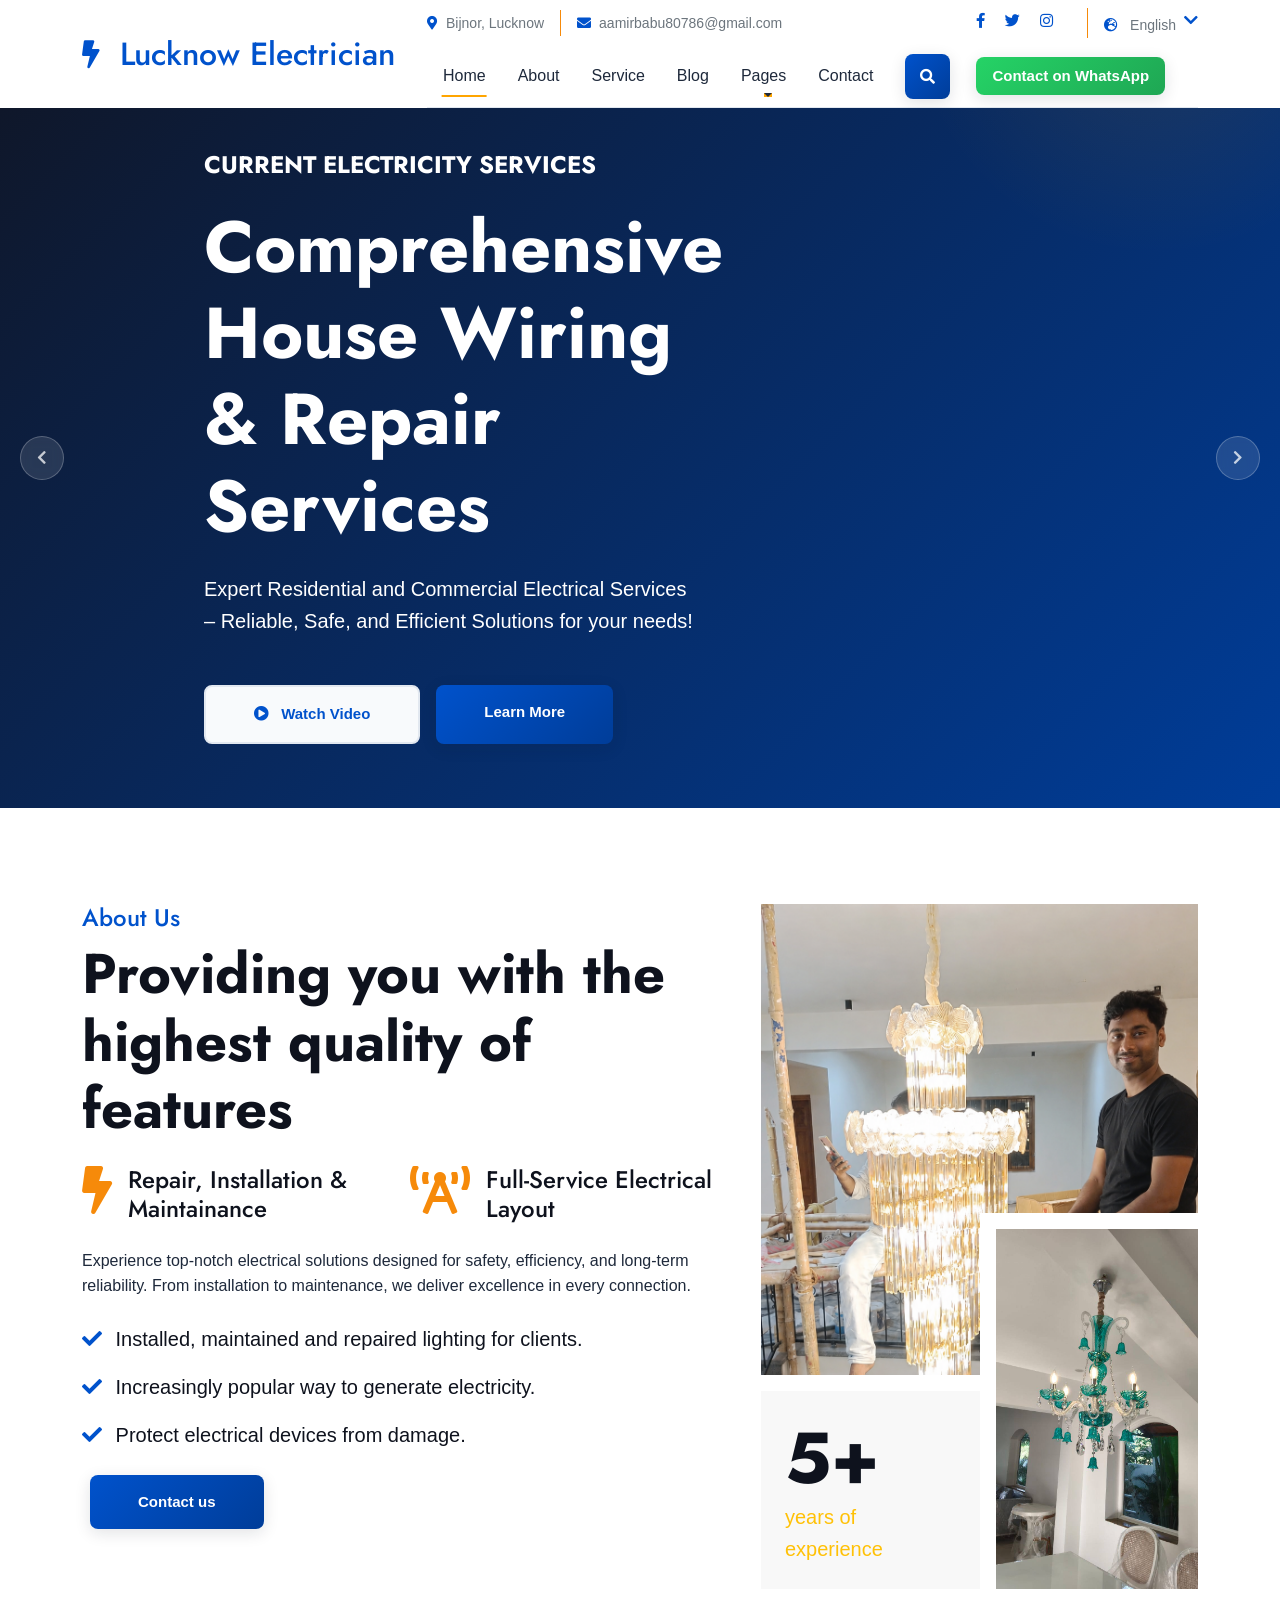
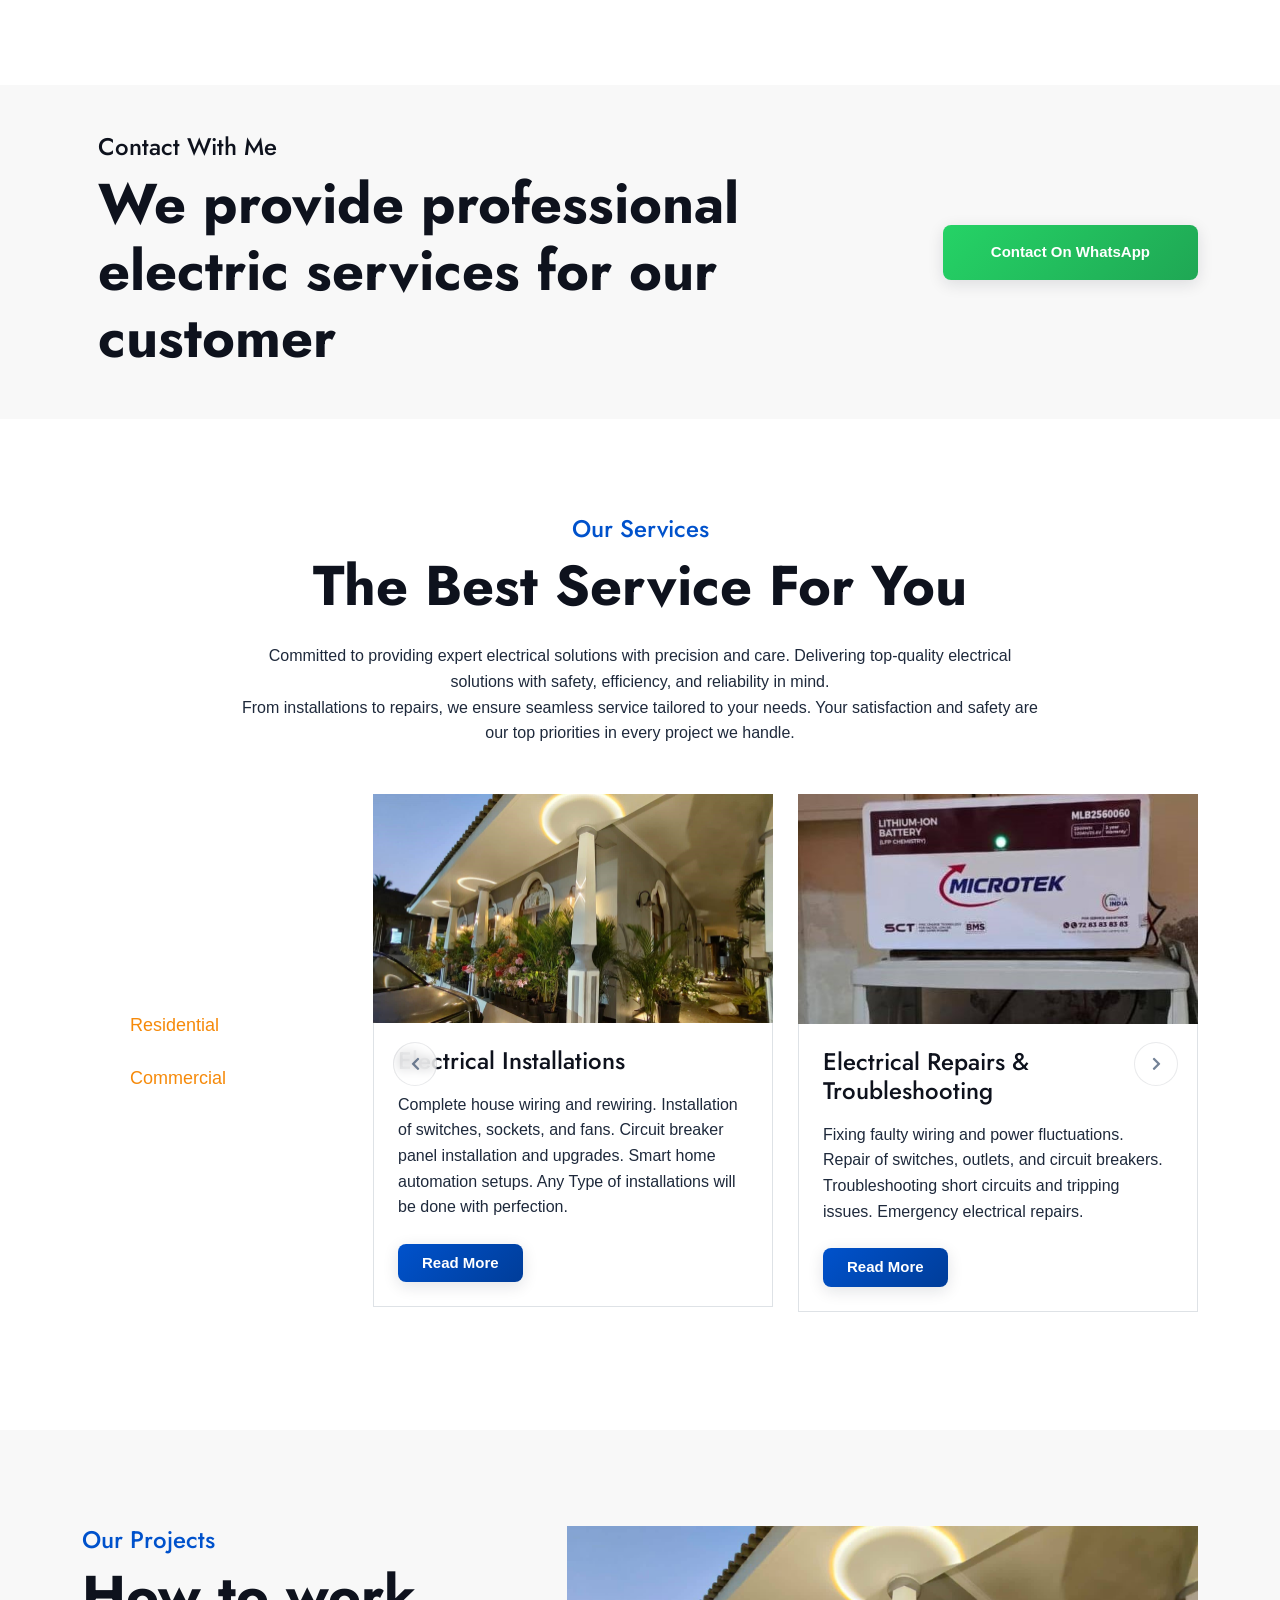
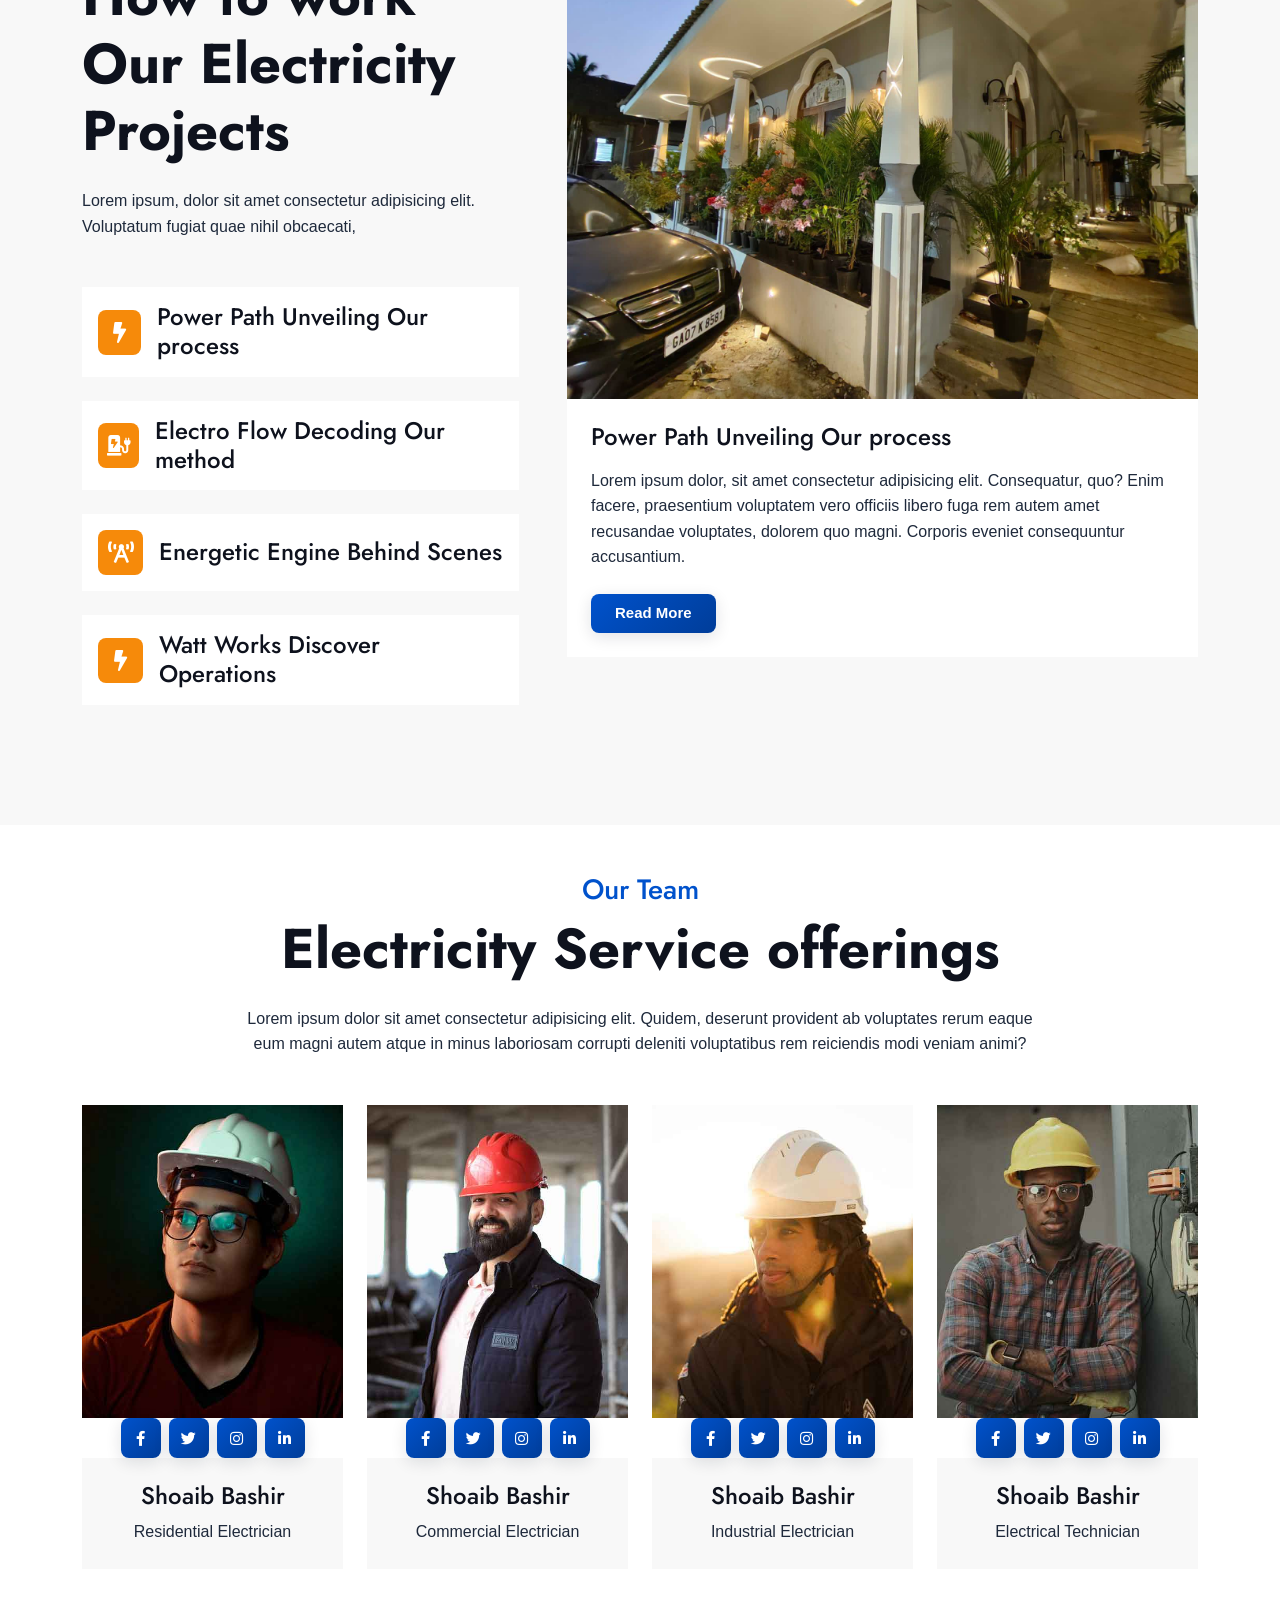
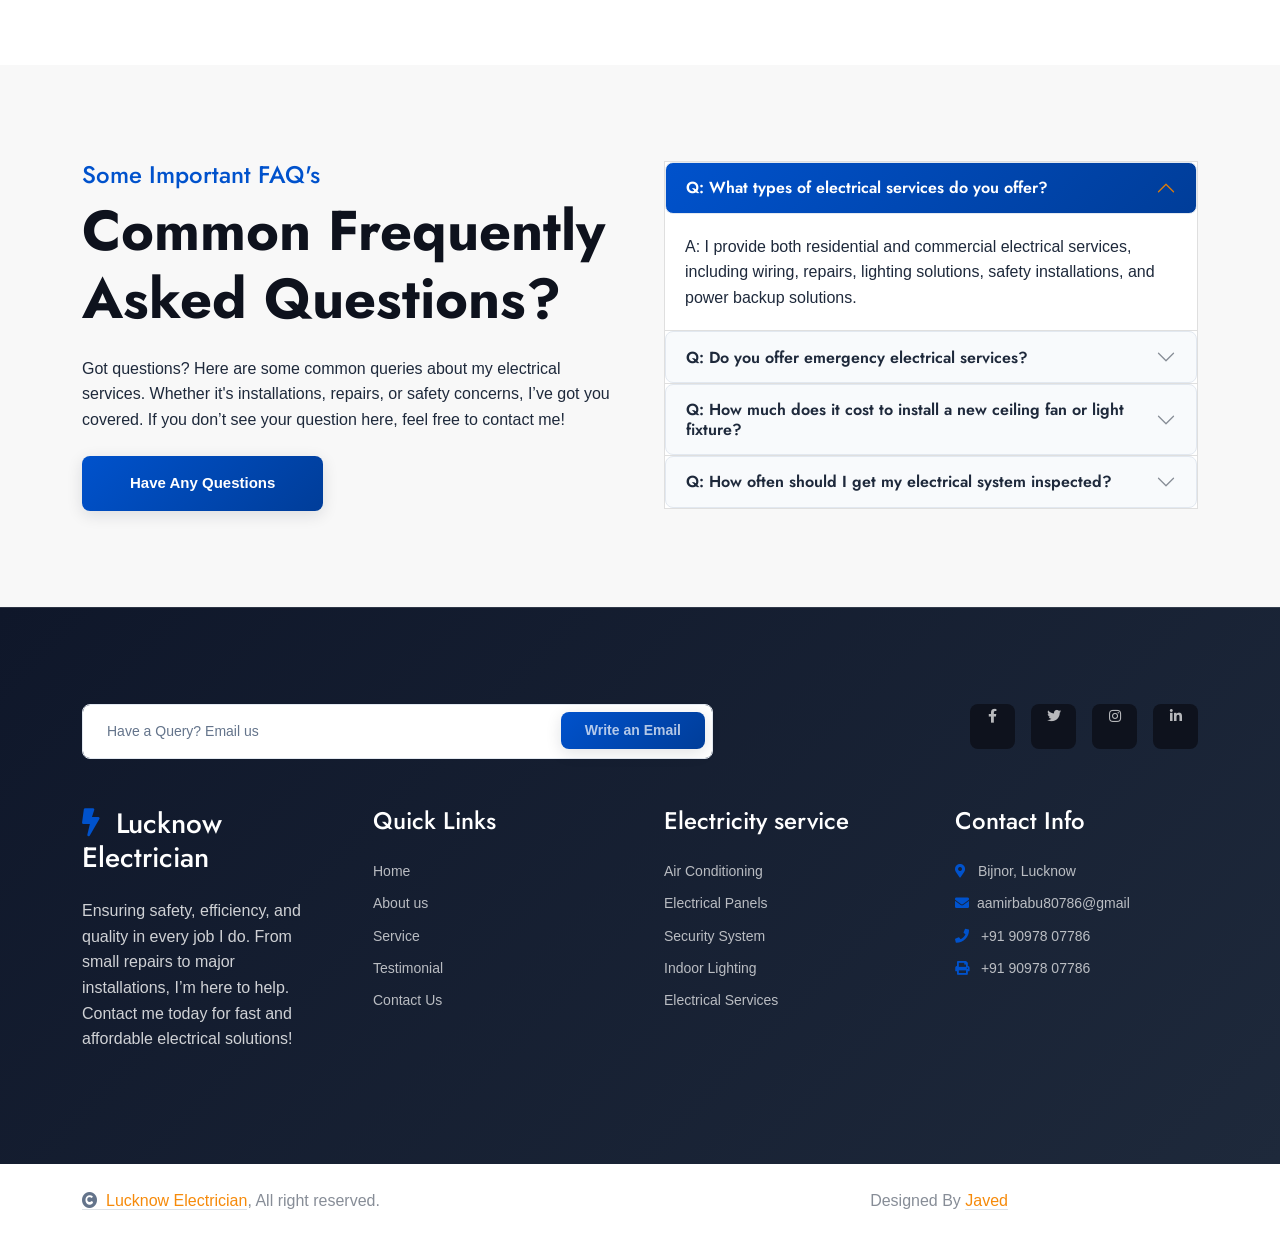
==== commit 7084862d: "Videos Page added" ====
--- a/electrical-website-template/index.html
+++ b/electrical-website-template/index.html
@@ -250,16 +250,16 @@
                     </div>
                     <div class="col-lg-5 wow fadeInRight" data-wow-delay="0.2s">
                         <div class="position-relative h-100">
-                            <img src="img/about-1.jpg" class="img-fluid w-100 h-100" style="object-fit: cover;" alt="">
+                            <img src="my_img/jhalar_main.png" class="img-fluid w-100 h-100" style="object-fit: cover;" alt="">
                             <div class="bg-white">
                                 <div class="position-absolute pt-3 bg-white" style="width: 50%; left: 0; bottom: 0;">
-                                    <div class="bg-primary p-4">
+                                    <div class="bg-light p-4">
                                         <h4 class="display-2 mb-0">5+</h4>
-                                        <p class="text-white fs-5 mb-0">years of experience</p>
+                                        <p class="text-warning fs-5 mb-0">years of experience</p>
                                     </div>
                                 </div>
                                 <div class="position-absolute p-3 bg-white pb-0 pe-0" style="width: 50%; bottom: 0; right: 0;">
-                                    <img src="img/about-2.jpg" class="img-fluid" alt="">
+                                    <img src="my_img/4.jpg" class="img-fluid" alt="">
                                 </div>
                             </div>
                         </div>
@@ -325,7 +325,7 @@
                             <div id="ServiceTab-1" class="tab-pane fade show p-0 active">
                                 <div class="service-carousel owl-carousel">
                                     <div class="service-item">
-                                        <img src="img/commercial-1.jpg" class="img-fluid w-100" alt="">
+                                        <img src="my_img/3_min.jpg" class="img-fluid w-100" alt="">
                                         <div class="border border-top-0 p-4">
                                             <h4 class="mb-3">Electrical Installations</h4>
                                             <p class="mb-4">
@@ -335,7 +335,7 @@
                                         </div>
                                     </div>
                                     <div class="service-item">
-                                        <img src="img/commercial-2.jpg" class="img-fluid w-100" alt="">
+                                        <img src="my_img/6_min.jpg" class="img-fluid w-100" alt="">
                                         <div class="border border-top-0 p-4">
                                             <h4 class="mb-3">Electrical Repairs & Troubleshooting</h4>
                                             <p class="mb-4"> 
@@ -345,7 +345,7 @@
                                         </div>
                                     </div>
                                     <div class="service-item">
-                                        <img src="img/commercial-3.jpg" class="img-fluid w-100" alt="">
+                                        <img src="my_img/8_min.jpg" class="img-fluid w-100" alt="">
                                         <div class="border border-top-0 p-4">
                                             <h4 class="mb-3">Safety & Security Solutions</h4>
                                             <p class="mb-4">
@@ -355,7 +355,7 @@
                                         </div>
                                     </div>
                                     <div class="service-item">
-                                        <img src="img/commercial-3.jpg" class="img-fluid w-100" alt="">
+                                        <img src="my_img/4_min.jpg" class="img-fluid w-100" alt="">
                                         <div class="border border-top-0 p-4">
                                             <h4 class="mb-3">Appliance & Equipment Wiring</h4>
                                             <p class="mb-4">
@@ -369,7 +369,7 @@
                             <div id="ServiceTab-2" class="tab-pane fade show p-0">
                                 <div class="service-carousel owl-carousel">
                                     <div class="service-item">
-                                        <img src="img/residential-1.jpg" class="img-fluid w-100" alt="">
+                                        <img src="my_img/15_min.jpg" class="img-fluid w-100" alt="">
                                         <div class="border border-top-0 p-4">
                                             <h4 class="mb-3">Electrical Installations</h4>
                                             <p class="mb-4">
@@ -379,27 +379,30 @@
                                         </div>
                                     </div>
                                     <div class="service-item">
-                                        <img src="img/residential-2.jpg" class="img-fluid w-100" alt="">
+                                        <img src="my_img/11_min.jpg" class="img-fluid w-100" alt="">
+                                        <div class="border border-top-0 p-4">
+                                            <h4 class="mb-3">Lighting Solutions</h4>
+                                            <p class="mb-4">
+                                            LED lighting upgrades for energy efficiency. Office and showroom lighting installations. Outdoor and parking lot lighting. Motion sensor and security lighting.
+                                            </p>
+                                            <a class="btn btn-primary py-2 px-4" href="#">Read More</a>
+                                        </div>
+                                    </div>
+
+                                    <div class="service-item">
+                                        <img src="my_img/1_min.jpg" class="img-fluid w-100" alt="">
                                         <div class="border border-top-0 p-4">
                                             <h4 class="mb-3">Electrical Repairs & Maintenance</h4>
                                             <p class="mb-4">
                                             Troubleshooting and fixing electrical issues. Preventive maintenance for commercial buildings. Repair of circuit breakers, fuses, and wiring. Emergency electrical repairs.
-                                            </p>
-                                            <a class="btn btn-primary py-2 px-4" href="#">Read More</a>
-                                        </div>
-                                    </div>
-                                    <div class="service-item">
-                                        <img src="img/residential-3.jpg" class="img-fluid w-100" alt="">
-                                        <div class="border border-top-0 p-4">
-                                            <h4 class="mb-3">Lighting Solutions</h4>
-                                            <p class="mb-4">
-                                            LED lighting upgrades for energy efficiency. Office and showroom lighting installations. Outdoor and parking lot lighting. Motion sensor and security lighting.
-                                            </p>
-                                            <a class="btn btn-primary py-2 px-4" href="#">Read More</a>
-                                        </div>
-                                    </div>
-                                    <div class="service-item">
-                                        <img src="img/residential-3.jpg" class="img-fluid w-100" alt="">
+                                            We are here for your all kinds of repairs and maintenance.
+                                            </p>
+                                            <a class="btn btn-primary py-2 px-4" href="#">Read More</a>
+                                        </div>
+                                    </div>
+                                    
+                                    <div class="service-item">
+                                        <img src="my_img/2_min.jpg" class="img-fluid w-100" alt="">
                                         <div class="border border-top-0 p-4">
                                             <h4 class="mb-3">Safety & Security Solutions</h4>
                                             <p class="mb-4">
@@ -487,7 +490,7 @@
                         <div class="tab-content">
                             <div id="ProjectsTab-1" class="tab-pane fade show p-0 active">
                                 <div class="projects-item">
-                                    <img src="img/industrial-1.jpg" class="img-fluid w-100" alt="">
+                                    <img src="my_img/3.jpg" class="img-fluid w-100" alt="">
                                     <div class="projects-content bg-white p-4">
                                         <h4 class="mb-3">Power Path Unveiling Our process</h4>
                                         <p class="mb-4">Lorem ipsum dolor, sit amet consectetur adipisicing elit. Consequatur, quo? Enim facere, praesentium voluptatem vero officiis libero fuga rem autem amet recusandae voluptates, dolorem quo magni. Corporis eveniet consequuntur accusantium.
@@ -860,10 +863,10 @@
                     </div>
                     <div class="col-lg-5">
                         <div class="d-flex align-items-center justify-content-center justify-content-lg-end">
-                            <a class="btn btn-light btn-md-square me-3" href="https://www.facebook.com/share/1Ap8kvxx7K/"><i class="fab fa-facebook-f"></i></a>
-                            <a class="btn btn-light btn-md-square me-3" href=""><i class="fab fa-twitter"></i></a>
-                            <a class="btn btn-light btn-md-square me-3" href="https://www.instagram.com/Lucknow.electrician?igsh=MW52aHYxeWt4MTJkeQ=="><i class="fab fa-instagram"></i></a>
-                            <a class="btn btn-light btn-md-square me-0" href=""><i class="fab fa-linkedin-in"></i></a>
+                            <a class="btn btn-dark btn-md-square me-3" href="https://www.facebook.com/share/1Ap8kvxx7K/"><i class="fab fa-facebook-f"></i></a>
+                            <a class="btn btn-dark btn-md-square me-3" href=""><i class="fab fa-twitter"></i></a>
+                            <a class="btn btn-dark btn-md-square me-3" href="https://www.instagram.com/Lucknow.electrician?igsh=MW52aHYxeWt4MTJkeQ=="><i class="fab fa-instagram"></i></a>
+                            <a class="btn btn-dark btn-md-square me-0" href=""><i class="fab fa-linkedin-in"></i></a>
                         </div>
                     </div>
                 </div>
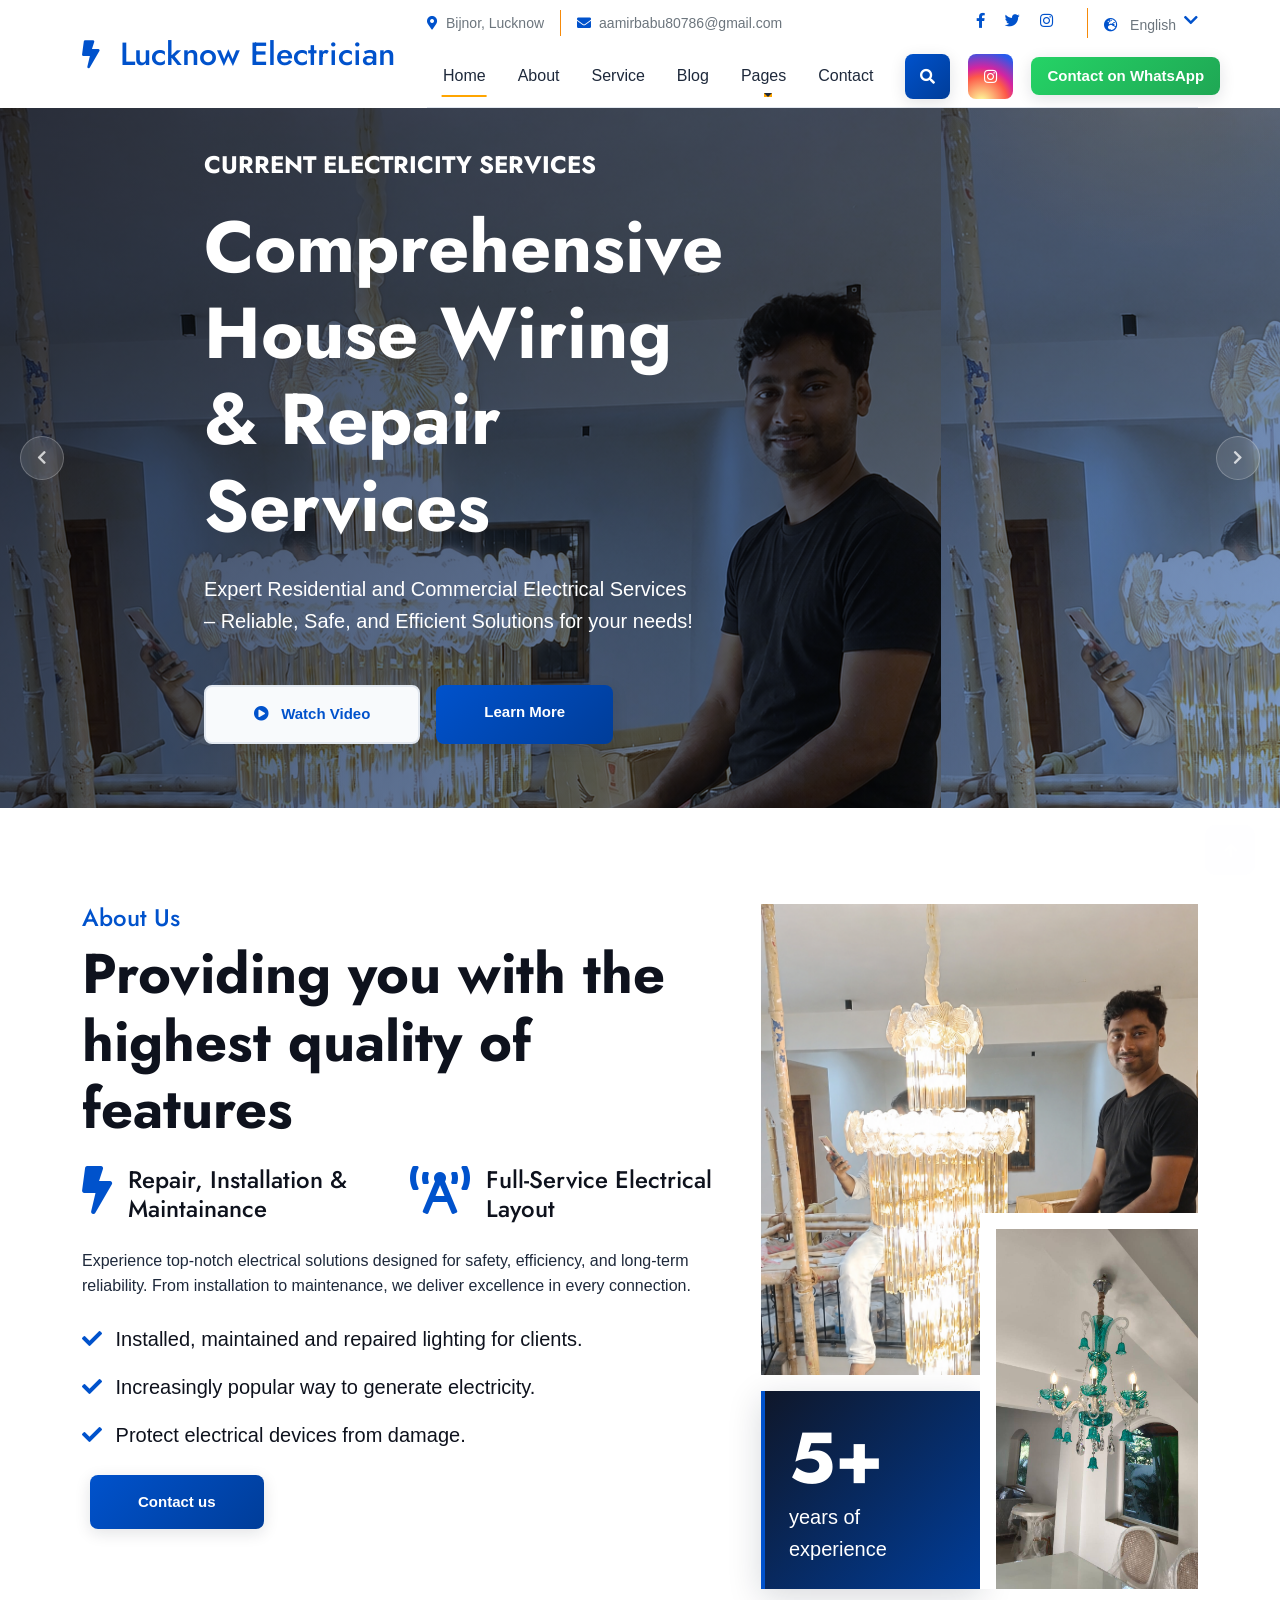
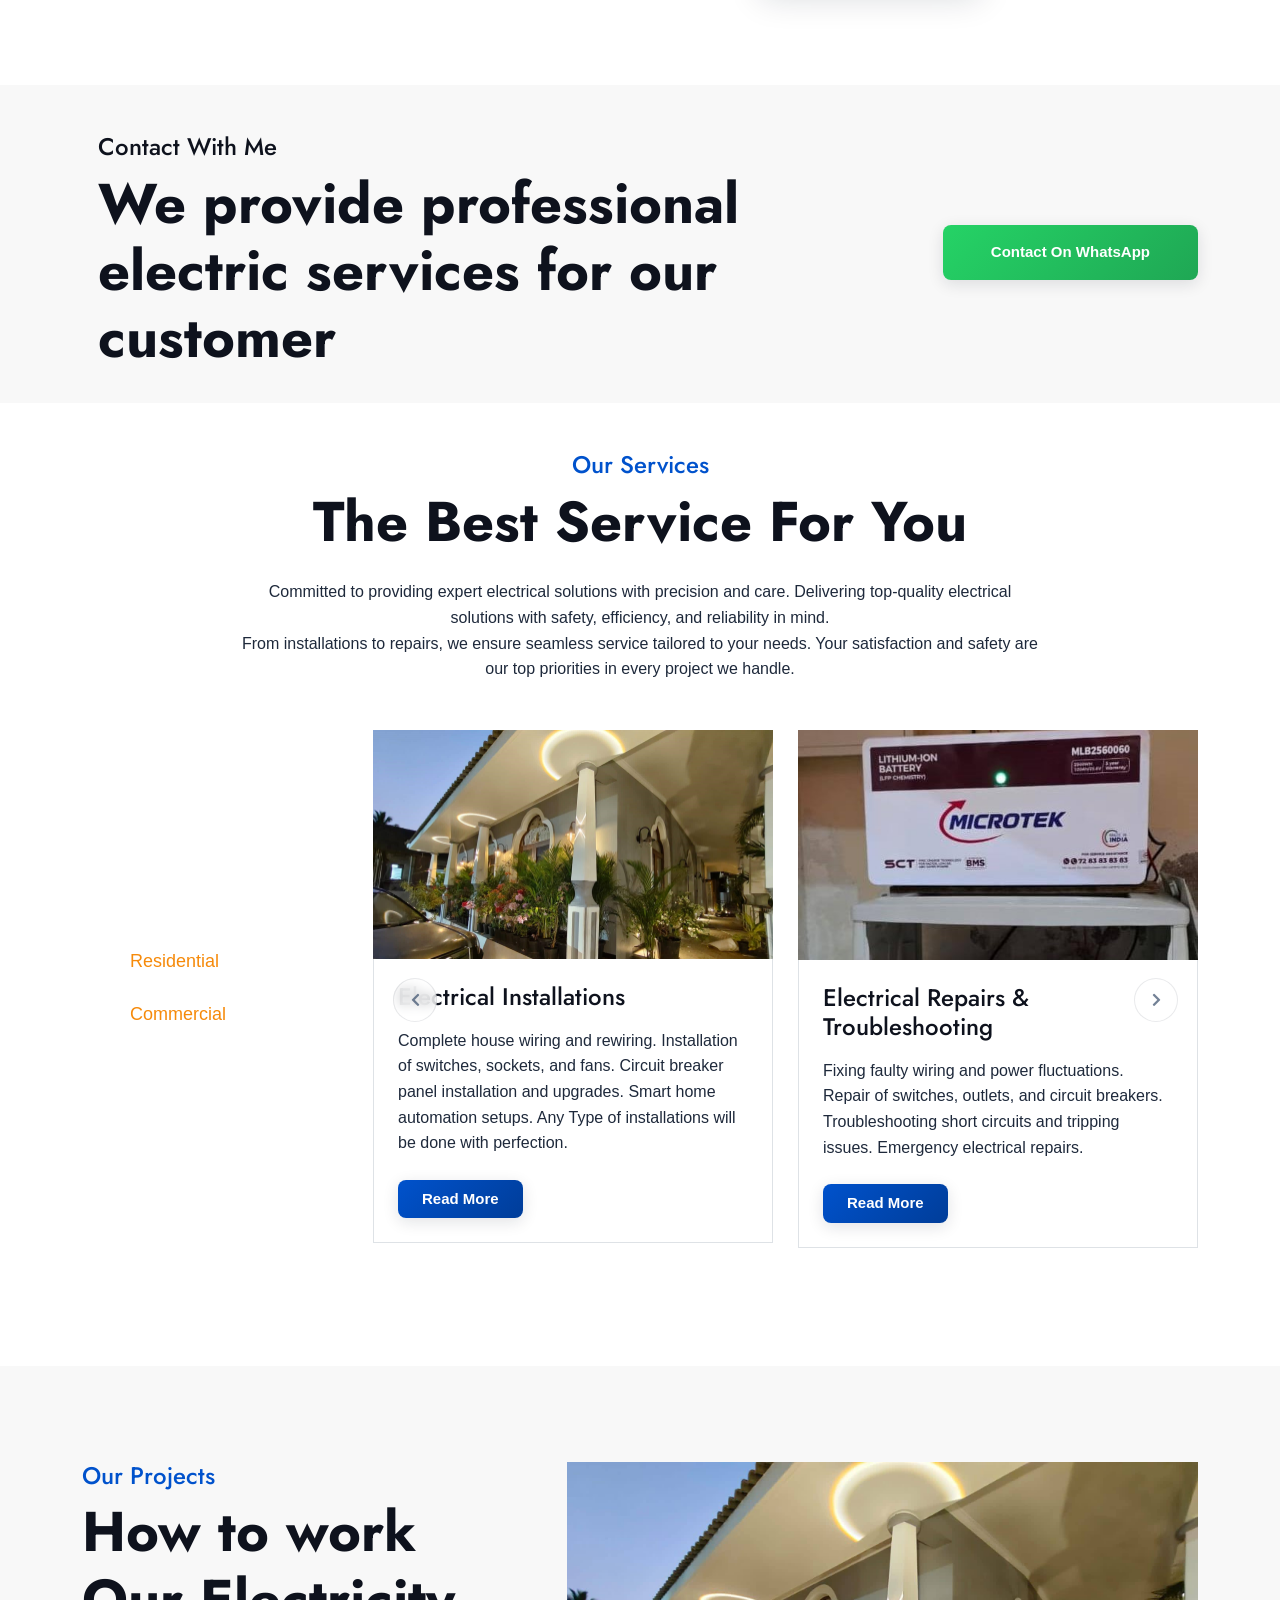
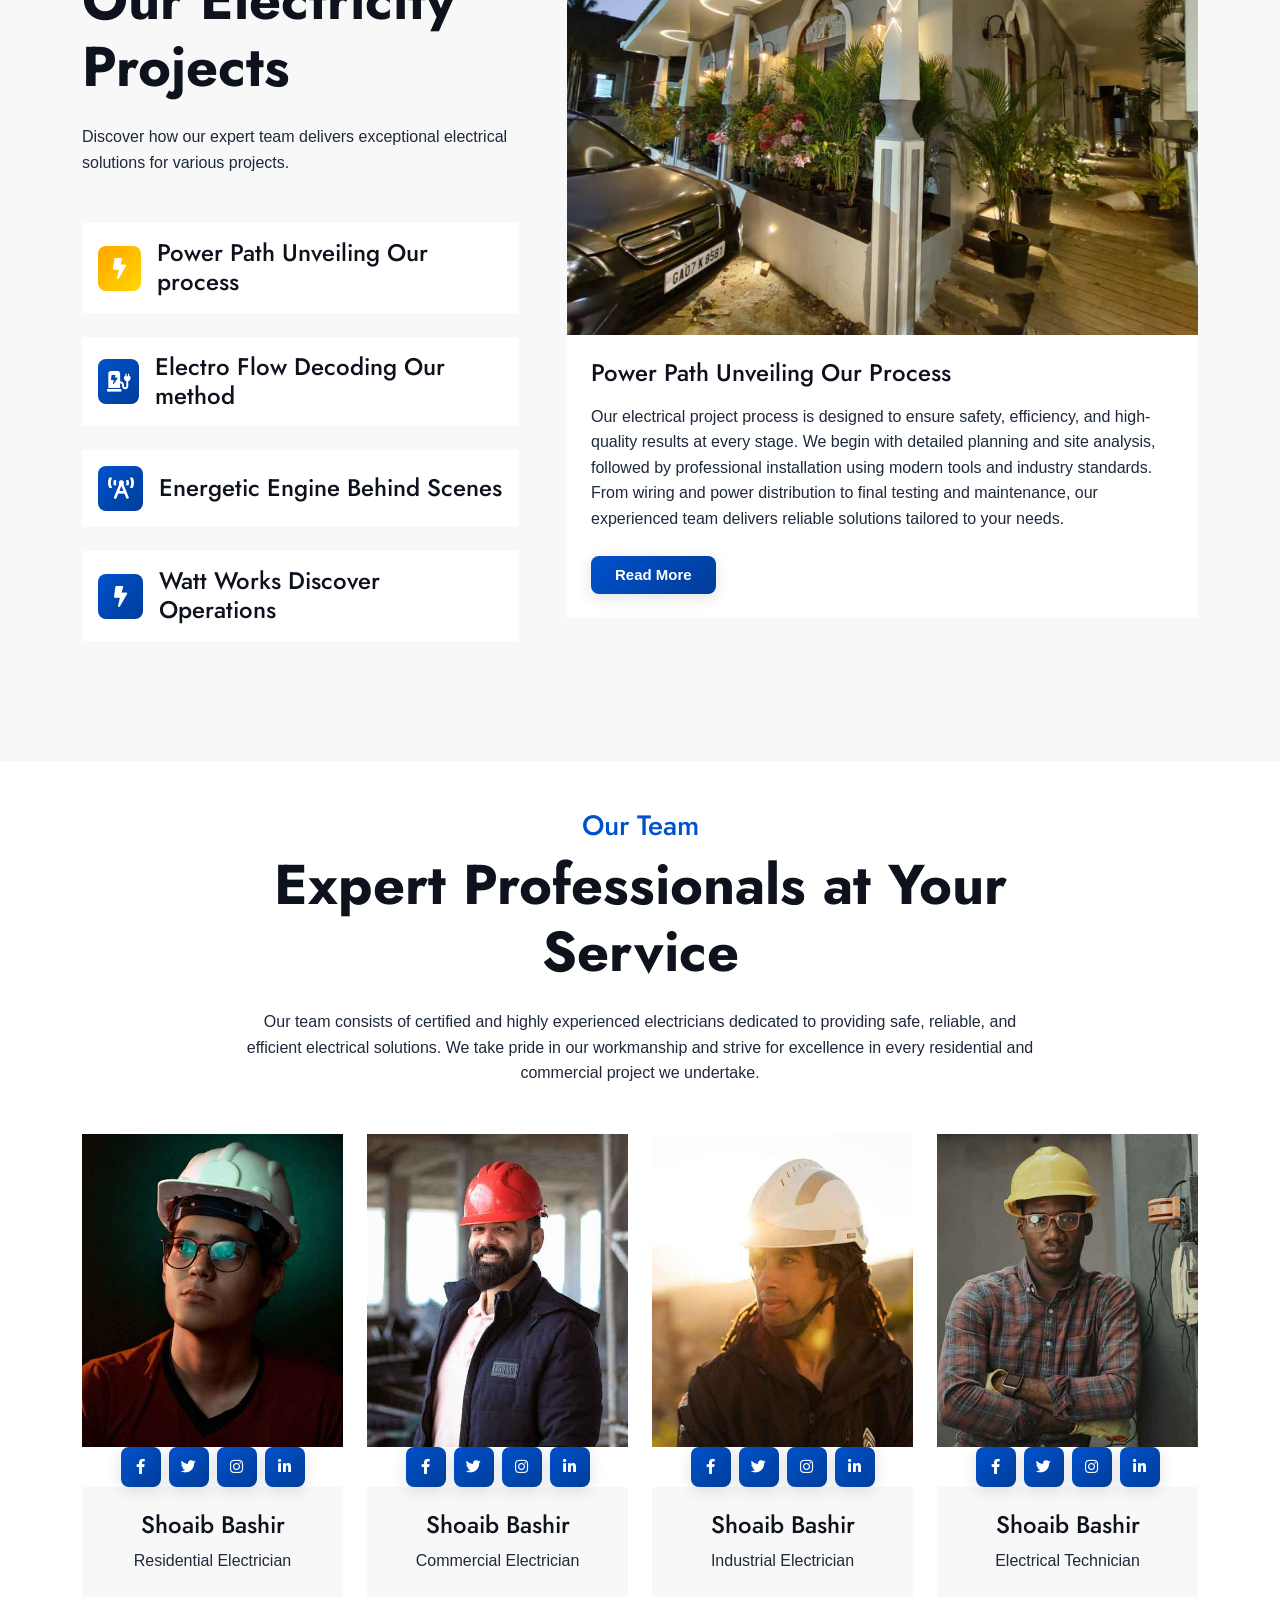
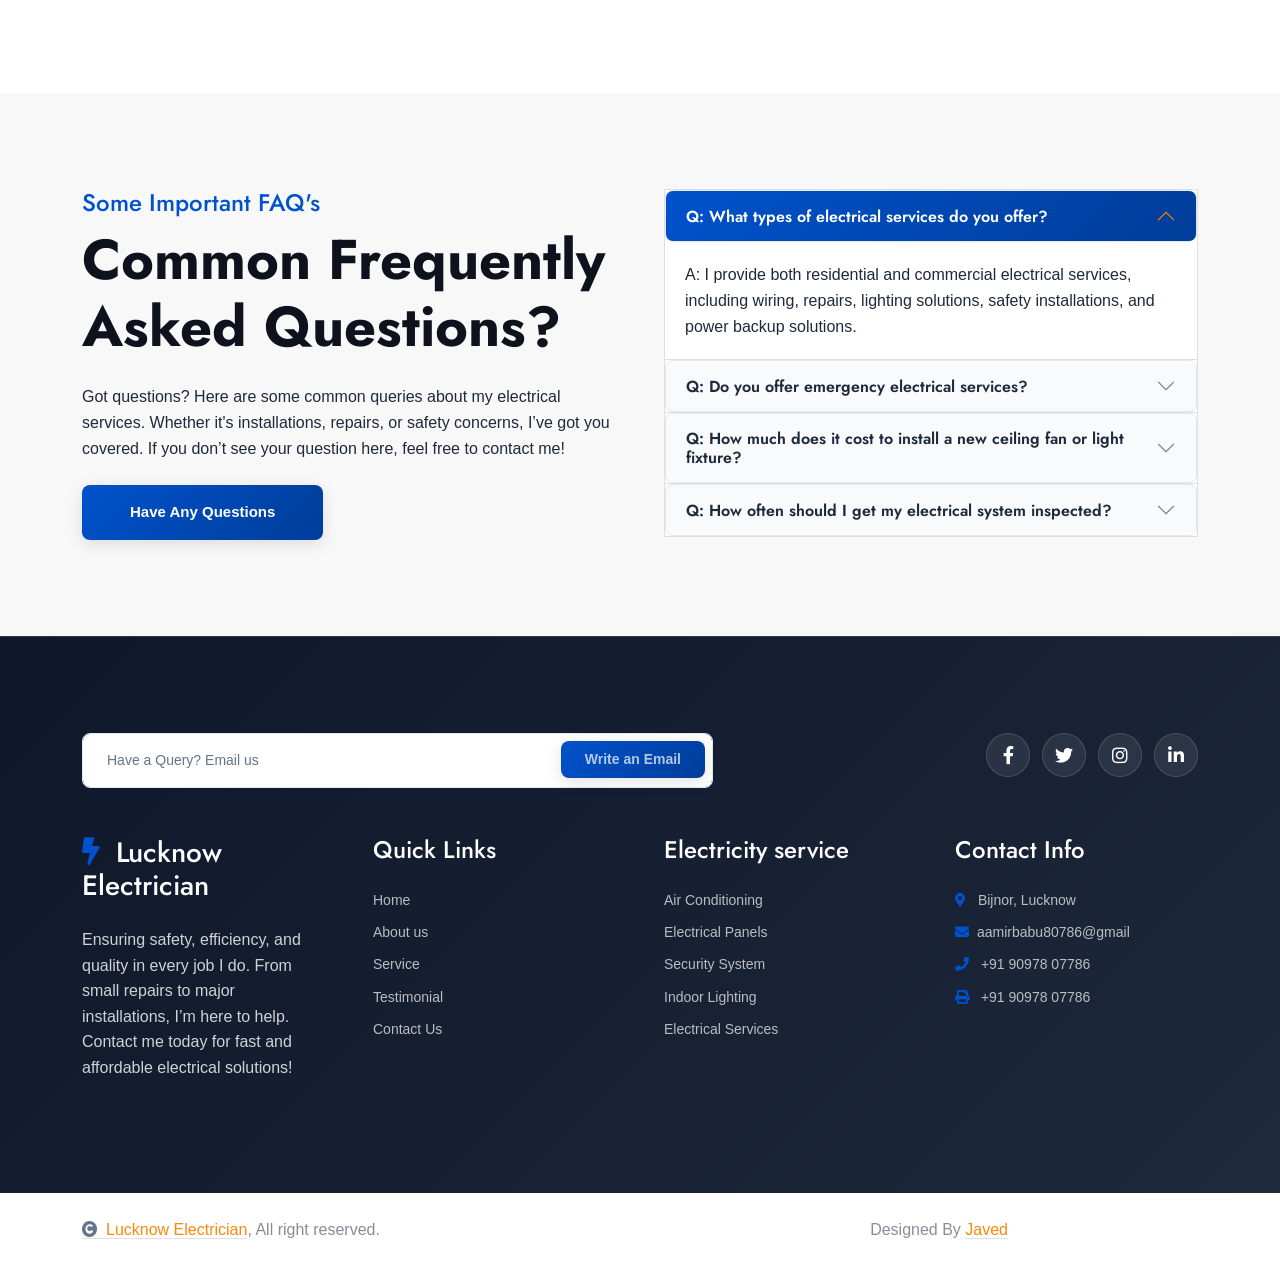
==== commit dc0705b1: "home page corousal img added" ====
--- a/electrical-website-template/index.html
+++ b/electrical-website-template/index.html
@@ -67,7 +67,7 @@
                             <div class="col-lg-4 text-center text-lg-end">
                                 <div class="d-flex justify-content-end">
                                     <div class="d-flex border-end border-primary pe-3">
-                                        <a class="btn p-0 text-primary me-3" href="https://www.facebook.com/share/1Ap8kvxx7K/" target="_blank" rel="noopener noreferrer"><i class="fab fa-facebook-f"></i></a>
+                                        <a class="btn p-0 text-primary me-3" href="https://www.facebook.com/share/18v5zPVfRk/" target="_blank" rel="noopener noreferrer"><i class="fab fa-facebook-f"></i></a>
                                         <a class="btn p-0 text-primary me-3" href="#"><i class="fab fa-twitter"></i></a>
                                         <a class="btn p-0 text-primary me-3" href="https://www.instagram.com/Lucknow.electrician?igsh=MW52aHYxeWt4MTJkeQ==" target="_blank" rel="noopener noreferrer"><i class="fab fa-instagram"></i></a>
                                         <!-- <a class="btn p-0 text-primary me-0" href="#"><i class="fab fa-linkedin-in"></i></a> -->
@@ -125,9 +125,10 @@
                                         </div>
                                     </div>
                                     <a href="contact.html" class="nav-item nav-link">Contact</a>
-                                    <div class="nav-btn ps-3">
+                                    <div class="nav-btn ps-3 d-flex align-items-center">
                                         <button class="btn-search btn btn-primary btn-md-square mb-lg-0 flex-shrink-0" data-bs-toggle="modal" data-bs-target="#searchModal"><i class="fas fa-search"></i></button>
-                                        <a href="https://wa.me/919097807786" class="btn btn-primary py-2 px-3 ms-0 ms-lg-3 whatsapp nav-whatsapp-link d-none d-lg-inline-block" target="_blank" rel="noopener noreferrer">Contact on WhatsApp</a>
+                                        <a href="https://www.instagram.com/Lucknow.electrician?igsh=MW52aHYxeWt4MTJkeQ==" class="btn btn-instagram btn-md-square ms-2 flex-shrink-0" target="_blank" rel="noopener noreferrer"><i class="fab fa-instagram"></i></a>
+                                        <a href="https://wa.me/919097807786" class="btn btn-primary py-2 px-3 ms-2 whatsapp nav-whatsapp-link d-none d-lg-inline-block" target="_blank" rel="noopener noreferrer">Contact on WhatsApp</a>
                                     </div>
                                 </div>
                             </div>
@@ -164,7 +165,7 @@
         <!-- Carousel Start -->
         <div class="header-carousel-wrap position-relative">
             <div class="header-carousel owl-carousel">
-            <div class="header-carousel-item hero-section">
+            <div class="header-carousel-item carousel-item-1 hero-section">
                 <div class="hero-bg-half-1"></div>
                 <div class="hero-shape-1"></div>
                 <div class="carousel-caption">
@@ -185,7 +186,7 @@
                     </div>
                 </div>
             </div>
-            <div class="header-carousel-item hero-section">
+            <div class="header-carousel-item carousel-item-2 hero-section">
                 <div class="hero-bg-half-2"></div>
                 <div class="hero-shape-2"></div>
                 <div class="carousel-caption">
@@ -227,13 +228,13 @@
                             <h1 class="display-4 mb-4">Providing you with the highest quality of features</h1>
                             <div class="row g-4 mb-4">
                                 <div class="col-md-6">
-                                    <a href="#" class="d-flex">
+                                    <a href="#" class="d-flex text-primary">
                                         <span class="fas fa-bolt fa-3x me-3"></span>
                                         <h4 class="mb-0">Repair, Installation & Maintainance </h4>
                                     </a>
                                 </div>
                                 <div class="col-md-6">
-                                    <a href="#" class="d-flex">
+                                    <a href="#" class="d-flex text-primary">
                                         <span class="fas fa-broadcast-tower fa-3x me-3"></span>
                                         <h4 class="mb-0">Full-Service Electrical Layout</h4>
                                     </a>
@@ -253,9 +254,9 @@
                             <img src="my_img/jhalar_main.png" class="img-fluid w-100 h-100" style="object-fit: cover;" alt="">
                             <div class="bg-white">
                                 <div class="position-absolute pt-3 bg-white" style="width: 50%; left: 0; bottom: 0;">
-                                    <div class="bg-light p-4">
+                                    <div class="experience-box p-4">
                                         <h4 class="display-2 mb-0">5+</h4>
-                                        <p class="text-warning fs-5 mb-0">years of experience</p>
+                                        <p class="text-white fs-5 mb-0">years of experience</p>
                                     </div>
                                 </div>
                                 <div class="position-absolute p-3 bg-white pb-0 pe-0" style="width: 50%; bottom: 0; right: 0;">
@@ -271,7 +272,7 @@
 
 
         <!-- Banner Start -->
-         <div class="container-fluid banner bg-light py-3 wow zoomIn bg-blue" data-wow-delay="0.2s">
+         <div class="container-fluid banner bg-light pt-3 pb-0 wow zoomIn bg-blue" data-wow-delay="0.2s">
             <div class="banner-design-1"></div>
             <div class="banner-design-2"></div>
             <div class="container py-3">
@@ -294,7 +295,7 @@
 
 
         <!-- Services Start -->
-        <div class="container-fluid service py-5">
+        <div class="container-fluid service pt-0 pb-5">
             <div class="container py-5">
                 <div class="d-flex flex-column mx-auto text-center mb-5 wow fadeInUp" data-wow-delay="0.2s" style="max-width: 800px;">
                     <h4 class="text-primary">Our Services</h4>
@@ -461,7 +462,7 @@
                         <div>
                             <h4 class="text-primary">Our Projects</h4>
                             <h1 class="display-4 mb-4">How to work Our Electricity Projects</h1>
-                            <p class="mb-5">Lorem ipsum, dolor sit amet consectetur adipisicing elit. Voluptatum fugiat quae nihil obcaecati,</p>
+                            <p class="mb-5">Discover how our expert team delivers exceptional electrical solutions for various projects.</p>
                             <ul class="nav">
                                 <li class="nav-item bg-white mb-4 w-100">
                                     <a class="d-flex align-items-center h4 mb-0 p-3 active" data-bs-toggle="pill" href="#ProjectsTab-1">
@@ -492,8 +493,9 @@
                                 <div class="projects-item">
                                     <img src="my_img/3.jpg" class="img-fluid w-100" alt="">
                                     <div class="projects-content bg-white p-4">
-                                        <h4 class="mb-3">Power Path Unveiling Our process</h4>
-                                        <p class="mb-4">Lorem ipsum dolor, sit amet consectetur adipisicing elit. Consequatur, quo? Enim facere, praesentium voluptatem vero officiis libero fuga rem autem amet recusandae voluptates, dolorem quo magni. Corporis eveniet consequuntur accusantium.
+                                        <h4 class="mb-3">Power Path Unveiling Our Process</h4>
+                                        <p class="mb-4">
+                                        Our electrical project process is designed to ensure safety, efficiency, and high-quality results at every stage. We begin with detailed planning and site analysis, followed by professional installation using modern tools and industry standards. From wiring and power distribution to final testing and maintenance, our experienced team delivers reliable solutions tailored to your needs.
                                         </p>
                                         <a class="btn btn-primary py-2 px-4" href="#">Read More</a>
                                     </div>
@@ -501,10 +503,11 @@
                             </div>
                             <div id="ProjectsTab-2" class="tab-pane fade show p-0">
                                 <div class="projects-item">
-                                    <img src="img/industrial-2.jpg" class="img-fluid w-100" alt="">
+                                    <img src="my_img/1.jpg" class="img-fluid w-100" alt="">
                                     <div class="projects-content bg-white p-4">
-                                        <h4 class="mb-3">Electro Flow Decoding Our method</h4>
-                                        <p class="mb-4">Lorem ipsum dolor, sit amet consectetur adipisicing elit. Consequatur, quo? Enim facere, praesentium voluptatem vero officiis libero fuga rem autem amet recusandae voluptates, dolorem quo magni. Corporis eveniet consequuntur accusantium.
+                                        <h4 class="mb-3">Electro Flow Decoding Our Method</h4>
+                                        <p class="mb-4">
+                                            We follow a streamlined and professional approach to every electrical project, ensuring precision, safety, and long-lasting performance. Our process includes careful design planning, high-quality electrical installations, system testing, and ongoing support to provide dependable and energy-efficient solutions for every client.
                                         </p>
                                         <a class="btn btn-primary py-2 px-4" href="#">Read More</a>
                                     </div>
@@ -512,21 +515,23 @@
                             </div>
                             <div id="ProjectsTab-3" class="tab-pane fade show p-0">
                                 <div class="projects-item">
-                                    <img src="img/commercial-1.jpg" class="img-fluid w-100" alt="">
+                                    <img src="my_img/2_min.jpg" class="img-fluid w-100" alt="">
                                     <div class="projects-content bg-white p-4">
-                                        <h4 class="mb-3">Energetic Engine Behind Scenes</h4>
-                                        <p class="mb-4">Lorem ipsum dolor, sit amet consectetur adipisicing elit. Consequatur, quo? Enim facere, praesentium voluptatem vero officiis libero fuga rem autem amet recusandae voluptates, dolorem quo magni. Corporis eveniet consequuntur accusantium.
-                                        </p>
+                                        <h4 class="mb-3">Energetic Engine Behind the Scenes</h4>
+                                            <p class="mb-4">
+                                                Behind every successful electrical project is a dedicated team committed to quality, innovation, and safety. We combine technical expertise with modern equipment to manage every detail efficiently, ensuring smooth execution, reliable performance, and customer satisfaction from start to finish.
+                                            </p>
                                         <a class="btn btn-primary py-2 px-4" href="#">Read More</a>
                                     </div>
                                 </div>
                             </div>
                             <div id="ProjectsTab-4" class="tab-pane fade show p-0">
                                 <div class="projects-item">
-                                    <img src="img/commercial-2.jpg" class="img-fluid w-100" alt="">
+                                    <img src="my_img/4_min.jpg" class="img-fluid w-100" alt="">
                                     <div class="projects-content bg-white p-4">
-                                        <h4 class="mb-4">Watt Works Discover Operations</h4>
-                                        <p class="mb-4">Lorem ipsum dolor, sit amet consectetur adipisicing elit. Consequatur, quo? Enim facere, praesentium voluptatem vero officiis libero fuga rem autem amet recusandae voluptates, dolorem quo magni. Corporis eveniet consequuntur accusantium.
+                                        <h4 class="mb-4">Watt Works Discover Our Operations</h4>
+                                        <p class="mb-4">
+                                            Our operations are focused on delivering efficient, safe, and dependable electrical services for every project. From system design and electrical installations to inspections and maintenance, we ensure each task is completed with precision, advanced technology, and industry-standard practices.
                                         </p>
                                         <a class="btn btn-primary py-2 px-4" href="#">Read More</a>
                                     </div>
@@ -617,8 +622,8 @@
             <div class="container pb-5">
                 <div class="d-flex flex-column mx-auto text-center mb-5 wow fadeInUp" data-wow-delay="0.2s" style="max-width: 800px;">
                     <h3 class="text-primary ">Our Team</h3>
-                    <h1 class="display-4 mb-4">Electricity Service offerings</h1>
-                    <p class="mb-0">Lorem ipsum dolor sit amet consectetur adipisicing elit. Quidem, deserunt provident ab voluptates rerum eaque eum magni autem atque in minus laboriosam corrupti deleniti voluptatibus rem reiciendis modi veniam animi?
+                    <h1 class="display-4 mb-4">Expert Professionals at Your Service</h1>
+                    <p class="mb-0">Our team consists of certified and highly experienced electricians dedicated to providing safe, reliable, and efficient electrical solutions. We take pride in our workmanship and strive for excellence in every residential and commercial project we undertake.
                     </p>
                 </div>
                 <div class="row g-4">
@@ -627,7 +632,7 @@
                             <div class="team-img">
                                 <img src="img/team-1.jpg" class="img-fluid w-100" alt="">
                                 <div class="team-icon d-flex justify-content-center gap-2">
-                                    <a class="btn btn-square btn-primary" href=""><i class="fab fa-facebook-f"></i></a>
+                                    <a class="btn btn-square btn-primary" href="https://www.facebook.com/share/18v5zPVfRk/" target="_blank" rel="noopener noreferrer"><i class="fab fa-facebook-f"></i></a>
                                     <a class="btn btn-square btn-primary" href=""><i class="fab fa-twitter"></i></a>
                                     <a class="btn btn-square btn-primary" href=""><i class="fab fa-instagram"></i></a>
                                     <a class="btn btn-square btn-primary" href=""><i class="fab fa-linkedin-in"></i></a>
@@ -644,7 +649,7 @@
                             <div class="team-img">
                                 <img src="img/team-2.jpg" class="img-fluid w-100" alt="">
                                 <div class="team-icon d-flex justify-content-center gap-2">
-                                    <a class="btn btn-square btn-primary" href=""><i class="fab fa-facebook-f"></i></a>
+                                    <a class="btn btn-square btn-primary" href="https://www.facebook.com/share/18v5zPVfRk/" target="_blank" rel="noopener noreferrer"><i class="fab fa-facebook-f"></i></a>
                                     <a class="btn btn-square btn-primary" href=""><i class="fab fa-twitter"></i></a>
                                     <a class="btn btn-square btn-primary" href=""><i class="fab fa-instagram"></i></a>
                                     <a class="btn btn-square btn-primary" href=""><i class="fab fa-linkedin-in"></i></a>
@@ -661,7 +666,7 @@
                             <div class="team-img">
                                 <img src="img/team-3.jpg" class="img-fluid w-100" alt="">
                                 <div class="team-icon d-flex justify-content-center gap-2">
-                                    <a class="btn btn-square btn-primary" href=""><i class="fab fa-facebook-f"></i></a>
+                                    <a class="btn btn-square btn-primary" href="https://www.facebook.com/share/18v5zPVfRk/" target="_blank" rel="noopener noreferrer"><i class="fab fa-facebook-f"></i></a>
                                     <a class="btn btn-square btn-primary" href=""><i class="fab fa-twitter"></i></a>
                                     <a class="btn btn-square btn-primary" href=""><i class="fab fa-instagram"></i></a>
                                     <a class="btn btn-square btn-primary" href=""><i class="fab fa-linkedin-in"></i></a>
@@ -678,7 +683,7 @@
                             <div class="team-img">
                                 <img src="img/team-4.jpg" class="img-fluid w-100" alt="">
                                 <div class="team-icon d-flex justify-content-center gap-2">
-                                    <a class="btn btn-square btn-primary" href=""><i class="fab fa-facebook-f"></i></a>
+                                    <a class="btn btn-square btn-primary" href="https://www.facebook.com/share/18v5zPVfRk/" target="_blank" rel="noopener noreferrer"><i class="fab fa-facebook-f"></i></a>
                                     <a class="btn btn-square btn-primary" href=""><i class="fab fa-twitter"></i></a>
                                     <a class="btn btn-square btn-primary" href=""><i class="fab fa-instagram"></i></a>
                                     <a class="btn btn-square btn-primary" href=""><i class="fab fa-linkedin-in"></i></a>
@@ -862,11 +867,11 @@
                         </div>
                     </div>
                     <div class="col-lg-5">
-                        <div class="d-flex align-items-center justify-content-center justify-content-lg-end">
-                            <a class="btn btn-dark btn-md-square me-3" href="https://www.facebook.com/share/1Ap8kvxx7K/"><i class="fab fa-facebook-f"></i></a>
-                            <a class="btn btn-dark btn-md-square me-3" href=""><i class="fab fa-twitter"></i></a>
-                            <a class="btn btn-dark btn-md-square me-3" href="https://www.instagram.com/Lucknow.electrician?igsh=MW52aHYxeWt4MTJkeQ=="><i class="fab fa-instagram"></i></a>
-                            <a class="btn btn-dark btn-md-square me-0" href=""><i class="fab fa-linkedin-in"></i></a>
+                        <div class="d-flex align-items-center justify-content-center justify-content-lg-end footer-social">
+                            <a class="facebook" href="https://www.facebook.com/share/1Ap8kvxx7K/" target="_blank"><i class="fab fa-facebook-f"></i></a>
+                            <a class="twitter" href="#"><i class="fab fa-twitter"></i></a>
+                            <a class="instagram" href="https://www.instagram.com/Lucknow.electrician?igsh=MW52aHYxeWt4MTJkeQ==" target="_blank"><i class="fab fa-instagram"></i></a>
+                            <a class="linkedin" href="#"><i class="fab fa-linkedin-in"></i></a>
                         </div>
                     </div>
                 </div>
--- a/electrical-website-template/css/style.css
+++ b/electrical-website-template/css/style.css
@@ -145,6 +145,17 @@
     color: var(--dark-bg);
 }
 
+.experience-box {
+    background: linear-gradient(135deg, var(--dark-bg) 0%, var(--primary-dark) 100%) !important;
+    border-left: 4px solid var(--primary-color);
+    box-shadow: var(--shadow-lg);
+    color: var(--white) !important;
+}
+
+.experience-box h4 {
+    color: var(--white) !important;
+}
+
 /* HEADER & NAVBAR */
 .header-top {
     background: var(--white);
@@ -691,7 +702,18 @@
 }
 
 .header-carousel .header-carousel-item {
-    background: linear-gradient(135deg, var(--dark-bg) 0%, var(--primary-dark) 100%) !important;
+    background-size: cover !important;
+    background-position: center !important;
+    background-repeat: no-repeat !important;
+    background-blend-mode: multiply !important;
+}
+
+.header-carousel .carousel-item-1 {
+    background: linear-gradient(135deg, rgba(15, 23, 42, 0.85) 0%, rgba(0, 61, 153, 0.50) 100%), url('../my_img/jhalar_main.png') !important;
+}
+
+.header-carousel .carousel-item-2 {
+    background: linear-gradient(135deg, rgba(15, 23, 42, 0.85) 0%, rgba(0, 61, 153, 0.50) 100%), url('../my_img/1.jpg') !important;
 }
 
 /* Carousel custom prev/next buttons (left & right, vertically centered) */
@@ -819,6 +841,17 @@
 .section-subtitle { color: var(--text-light); font-size: 16px; margin-bottom: 40px; }
 .title-divider { width: 60px; height: 4px; background: linear-gradient(90deg, var(--primary-color) 0%, var(--accent-color) 100%); border-radius: 2px; margin-bottom: 20px; }
 
+/* PROJECTS */
+.projects-icon {
+    background: linear-gradient(135deg, var(--primary-color) 0%, var(--primary-dark) 100%) !important;
+    transition: all 0.3s ease;
+}
+
+.nav-item a:hover .projects-icon,
+.nav-item a.active .projects-icon {
+    background: linear-gradient(135deg, var(--accent-color) 0%, var(--accent-light) 100%) !important;
+}
+
 /* SERVICE CARDS */
 .service-card {
     background: var(--white);
@@ -1008,26 +1041,49 @@
 
 .footer-bottom p { margin: 0; font-size: 13px; color: rgba(255, 255, 255, 0.6); }
 
-.footer-social { display: flex; gap: 15px; margin-top: 20px; }
+.footer-social { display: flex; gap: 12px; }
 .footer-social a {
-    width: 40px;
-    height: 40px;
-    background: rgba(255, 255, 255, 0.1);
+    width: 44px;
+    height: 44px;
+    background: rgba(255, 255, 255, 0.08);
+    border: 1px solid rgba(255, 255, 255, 0.15);
     border-radius: 50%;
     display: flex;
     align-items: center;
     justify-content: center;
     color: var(--white);
     text-decoration: none;
-    transition: all 0.3s ease;
+    transition: all 0.3s cubic-bezier(0.4, 0, 0.2, 1);
+    font-size: 18px;
 }
 
 .footer-social a:hover {
-    background: var(--accent-color);
-    color: var(--dark-bg);
-}
-
-/* UTILITIES */
+    background: var(--primary-color);
+    border-color: var(--primary-color);
+    color: var(--white);
+    transform: translateY(-5px);
+    box-shadow: 0 5px 15px rgba(0, 82, 204, 0.4);
+}
+
+.footer-social a.facebook:hover { background: #1877F2; border-color: #1877F2; }
+.footer-social a.twitter:hover { background: #1DA1F2; border-color: #1DA1F2; }
+.footer-social a.instagram:hover { background: linear-gradient(45deg, #f09433 0%,#e6683c 25%,#dc2743 50%,#cc2366 75%,#bc1888 100%); border-color: transparent; }
+.footer-social a.linkedin:hover { background: #0077b5; border-color: #0077b5; }
+
+/* INSTAGRAM NAVBAR BUTTON */
+.btn-instagram {
+    background: radial-gradient(circle at 30% 107%, #fdf497 0%, #fdf497 5%, #fd5949 45%,#d6249f 60%,#285AEB 90%) !important;
+    color: var(--white) !important;
+    border: none !important;
+    transition: all 0.3s ease !important;
+}
+
+.btn-instagram:hover {
+    transform: scale(1.1);
+    box-shadow: 0 4px 12px rgba(214, 36, 159, 0.4);
+}
+
+/* SCROLLBAR */
 .section-bg-light { background: var(--light-bg); }
 .section-bg-dark { background: linear-gradient(135deg, var(--dark-bg) 0%, var(--dark-secondary) 100%); color: var(--white); }
 .text-primary { color: var(--primary-color) !important; }
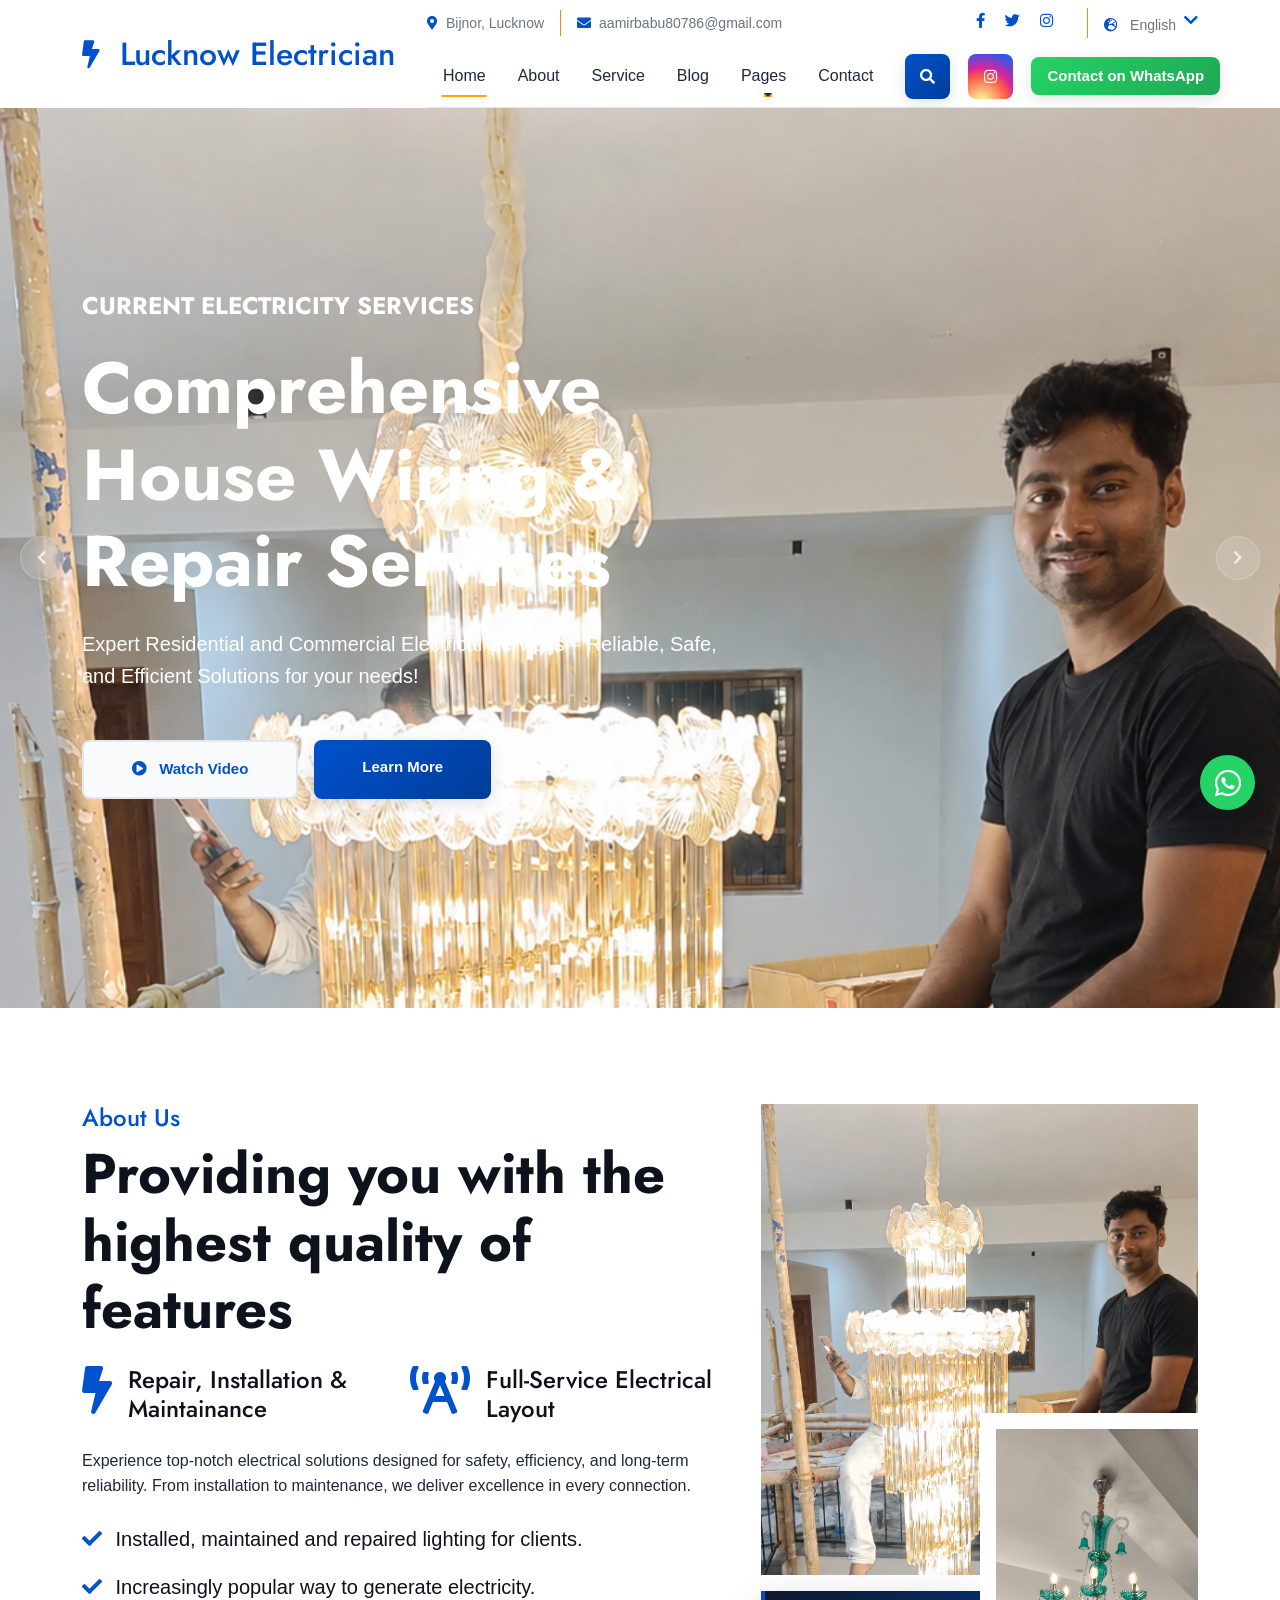
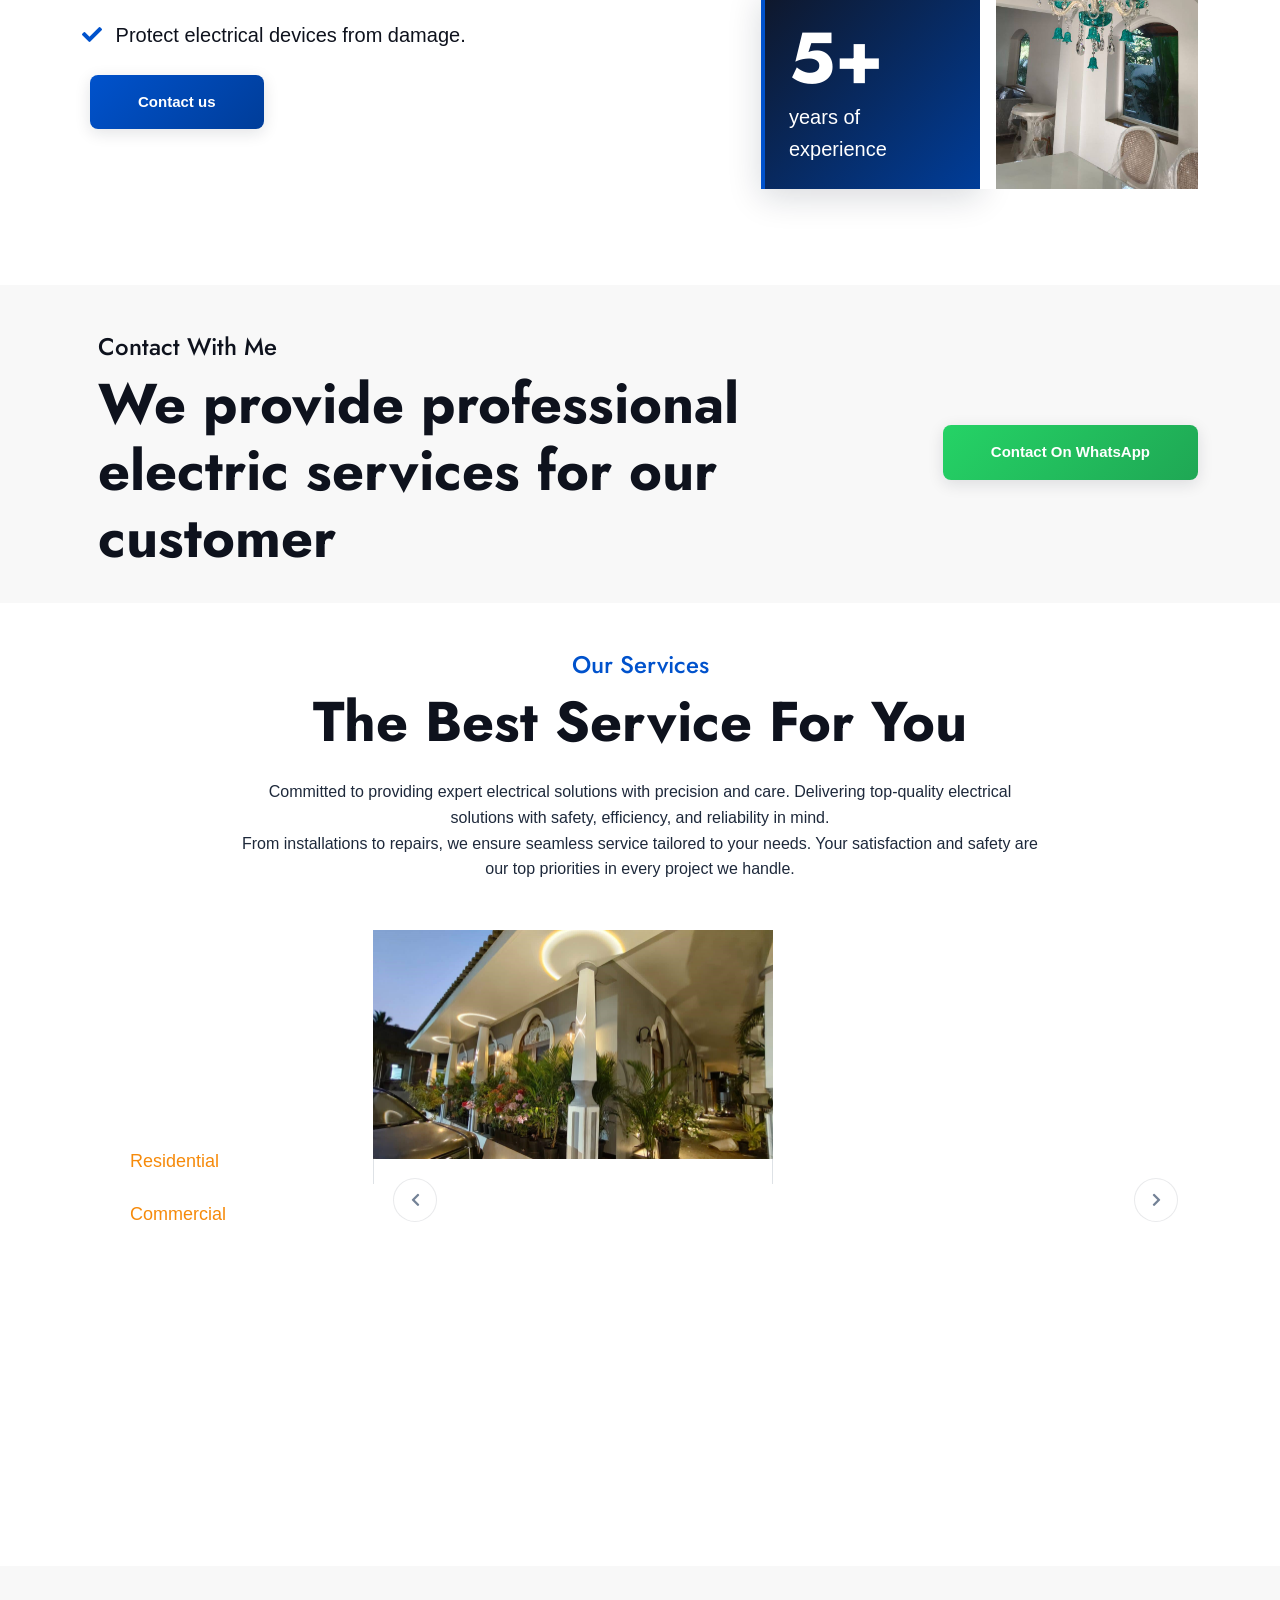
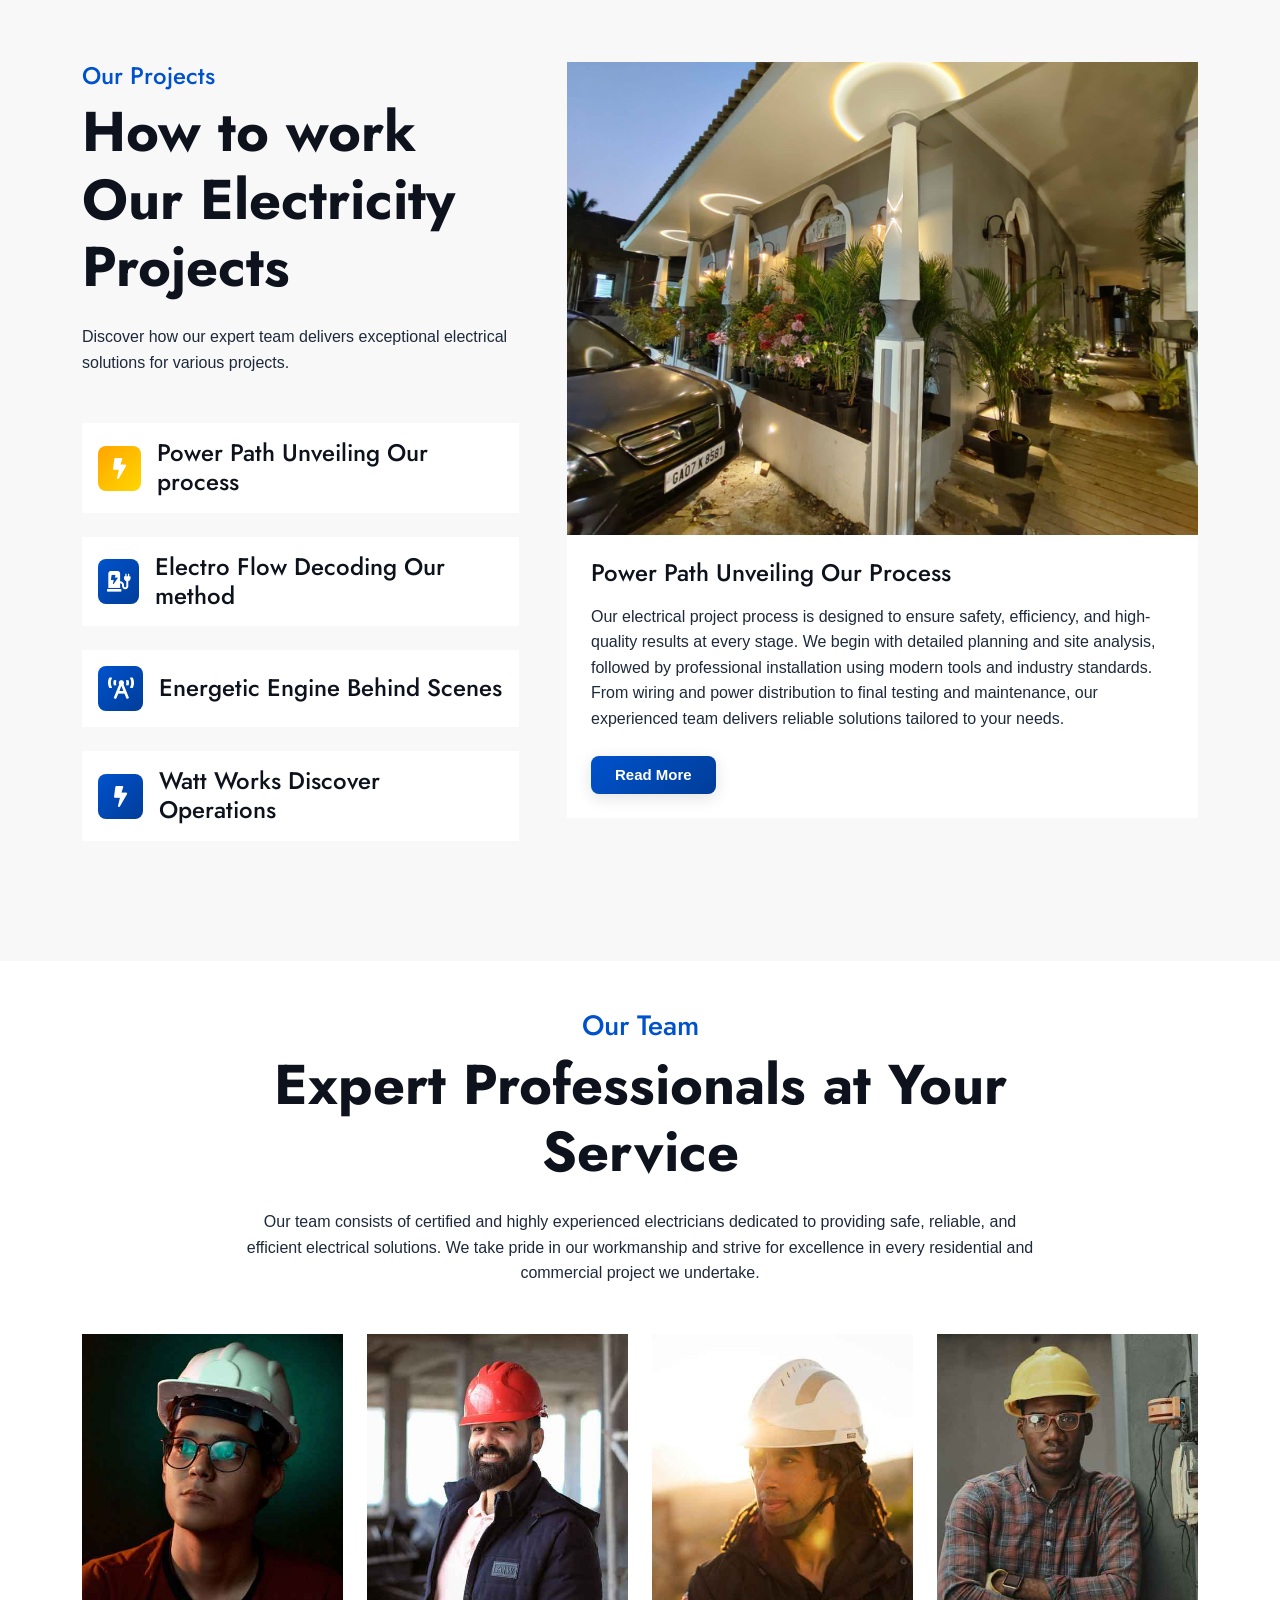
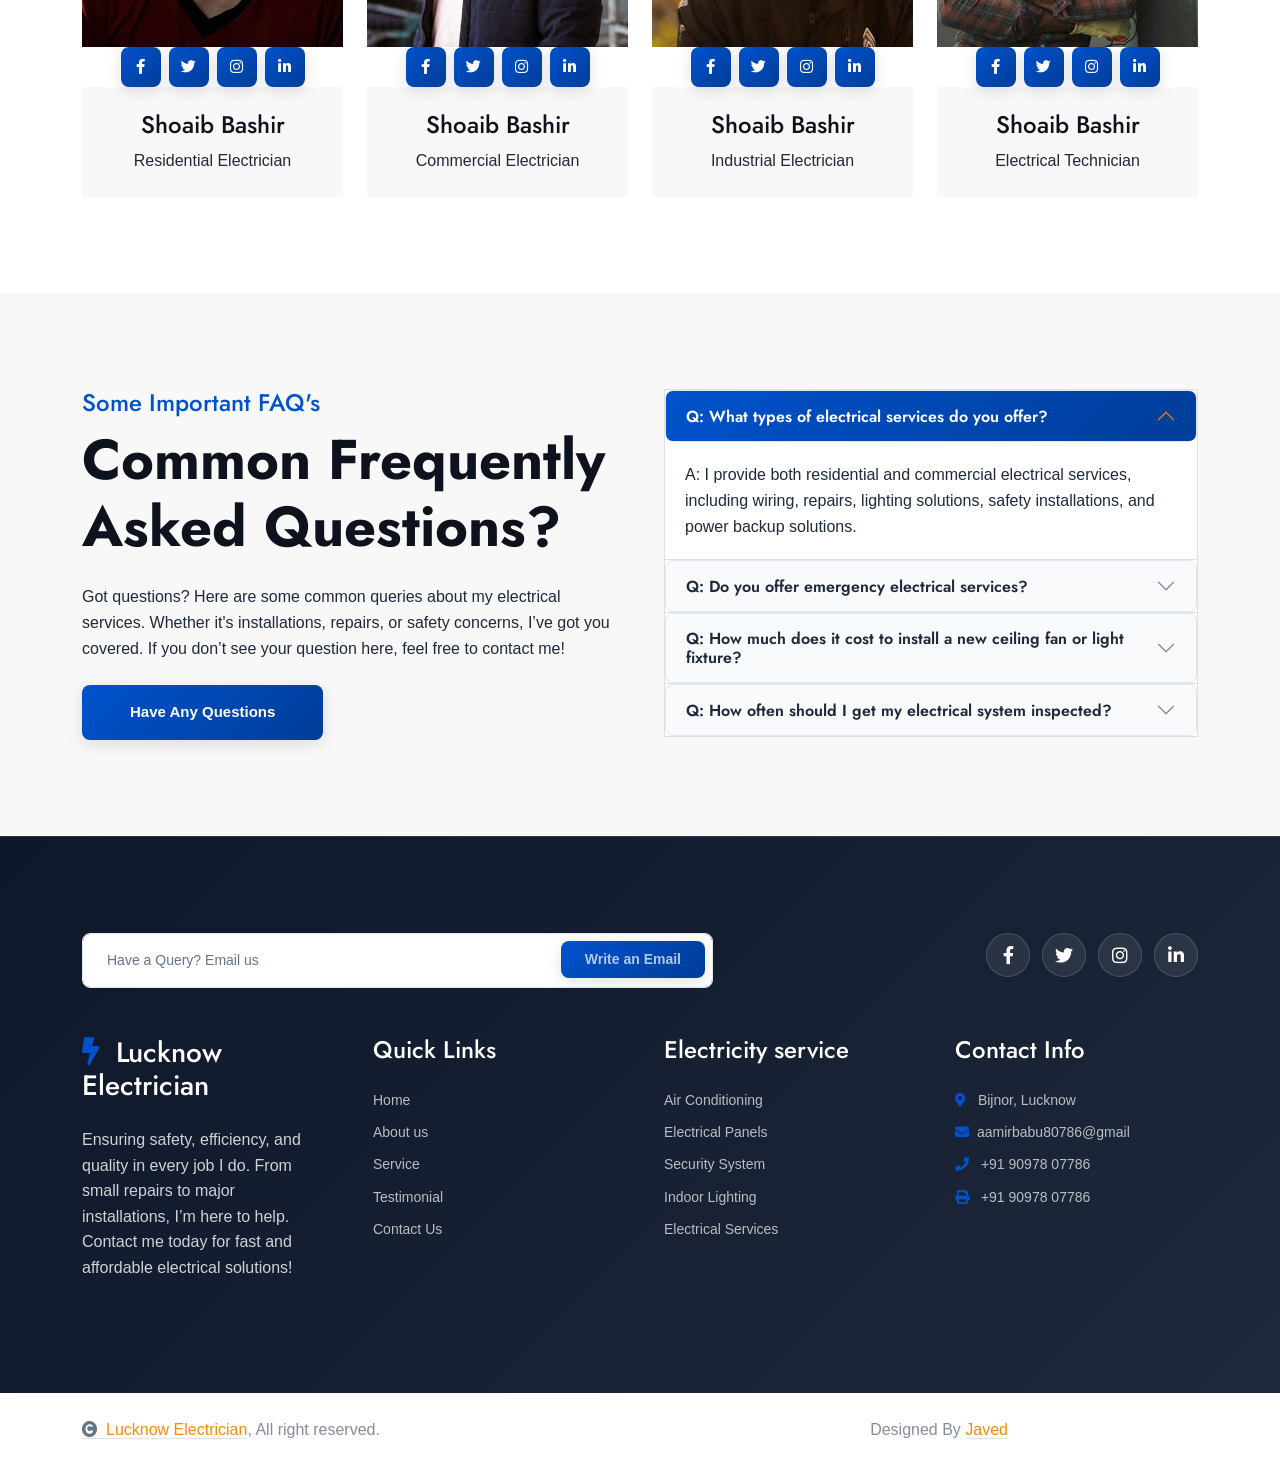
==== commit 11ba2db6: "content alignment" ====
--- a/electrical-website-template/index.html
+++ b/electrical-website-template/index.html
@@ -172,9 +172,9 @@
                     <div class="container">
                         <div class="row g-4 align-items-center">
                             <div class="col-lg-7 animated fadeInLeft">
-                                <div class="text-sm-center text-md-start">
+                                <div class="text-center text-md-start">
                                     <h4 class="text-white text-uppercase fw-bold mb-4">Current Electricity Services</h4>
-                                    <h2 class="display-2 text-white mb-4">Comprehensive House Wiring & Repair Services</h2>
+                                    <h1 class="display-2 text-white mb-4">Comprehensive House Wiring & Repair Services</h1>
                                     <p class="mb-5 fs-5">Expert Residential and Commercial Electrical Services – Reliable, Safe, and Efficient Solutions for your needs!</p>
                                     <div class="d-flex justify-content-center justify-content-md-start flex-shrink-0 mb-4">
                                         <a class="btn btn-light py-3 px-4 px-md-5 me-2" href="videos.html"><i class="fas fa-play-circle me-2"></i> Watch Video</a>
@@ -193,7 +193,7 @@
                     <div class="container">
                         <div class="row g-4 align-items-center">
                             <div class="col-lg-7 animated fadeInLeft">
-                                <div class="text-sm-center text-md-start">
+                                <div class="text-center text-md-start">
                                     <h4 class="text-white text-uppercase fw-bold mb-4">Current Electricity Services</h4>
                                     <h1 class="display-2 text-white mb-4">Trusted Home Electrical Services</h1>
                                     <p class="mb-5 fs-5">Delivering seamless and efficient electrical solutions for homes and businesses. Your trusted partner for safe, reliable, and professional service!</p>
@@ -940,6 +940,11 @@
         <!-- Back to Top -->
         <a href="#" class="btn btn-primary btn-lg-square back-to-top"><i class="fa fa-arrow-up"></i></a>   
 
+        <!-- Floating WhatsApp Button -->
+        <a href="https://wa.me/919097807786" class="floating-whatsapp" target="_blank" rel="noopener noreferrer">
+            <i class="fab fa-whatsapp"></i>
+        </a>
+
         
         <!-- JavaScript Libraries -->
         <script src="https://ajax.googleapis.com/ajax/libs/jquery/3.6.4/jquery.min.js"></script>
--- a/electrical-website-template/css/style.css
+++ b/electrical-website-template/css/style.css
@@ -645,11 +645,11 @@
 .hero-section {
     background: linear-gradient(135deg, var(--dark-bg) 0%, var(--primary-dark) 100%);
     position: relative;
-    min-height: 700px;
+    min-height: 100vh;
     display: flex;
     align-items: center;
     overflow: hidden;
-    padding: 60px 0;
+    padding: 100px 0;
 }
 
 .hero-section::before {
@@ -701,25 +701,44 @@
     line-height: 1.8;
 }
 
+.carousel-caption {
+    position: absolute;
+    top: 0;
+    left: 0;
+    right: 0;
+    bottom: 0;
+    display: flex;
+    align-items: center;
+    text-align: center;
+    z-index: 1;
+}
+
+.carousel-caption .container {
+    width: 100%;
+}
+
 .header-carousel .header-carousel-item {
     background-size: cover !important;
-    background-position: center !important;
+    background-position: center center !important;
     background-repeat: no-repeat !important;
-    background-blend-mode: multiply !important;
+    width: 100% !important;
+    position: relative;
 }
 
 .header-carousel .carousel-item-1 {
-    background: linear-gradient(135deg, rgba(15, 23, 42, 0.85) 0%, rgba(0, 61, 153, 0.50) 100%), url('../my_img/jhalar_main.png') !important;
+    background-image: url('../my_img/jhalar_main.png') !important;
+    background-position: right top !important;
 }
 
 .header-carousel .carousel-item-2 {
-    background: linear-gradient(135deg, rgba(15, 23, 42, 0.85) 0%, rgba(0, 61, 153, 0.50) 100%), url('../my_img/1.jpg') !important;
+    background-image: url('../my_img/1.jpg') !important;
 }
 
 /* Carousel custom prev/next buttons (left & right, vertically centered) */
 .header-carousel-wrap,
 .carousel-wrap {
     position: relative;
+    overflow: hidden !important;
 }
 
 .header-carousel.owl-carousel .owl-nav,
@@ -819,9 +838,57 @@
 }
 
 @media (max-width: 768px) {
-    .hero-section { min-height: 500px; }
-    .hero-content h1 { font-size: 32px; }
-    .hero-content p { font-size: 16px; }
+    .display-1 { font-size: 3rem; }
+    .display-2 { font-size: 2.5rem; }
+    .display-3 { font-size: 2.2rem; }
+    .display-4 { font-size: 2rem; }
+    
+    .header-carousel .header-carousel-item {
+        min-height: 550px !important;
+        display: flex;
+        align-items: center;
+    }
+
+    .hero-section, .page-header { 
+        padding: 100px 0 60px 0 !important;
+        justify-content: center;
+    }
+    .hero-section p {
+        font-size: 1rem !important;
+    }
+    .carousel-caption {
+        position: relative;
+        bottom: 0;
+        padding: 0 50px !important;
+        left: 0 !important;
+        right: 0 !important;
+        width: 100% !important;
+        z-index: 1;
+    }
+    .carousel-custom-nav {
+        top: 50% !important;
+        bottom: auto !important;
+        transform: translateY(-50%) !important;
+        z-index: 10;
+    }
+    .carousel-custom-prev {
+        left: 5px !important;
+    }
+    .carousel-custom-next {
+        right: 5px !important;
+    }
+}
+
+@media (max-width: 576px) {
+    .hero-section .display-2 {
+        font-size: 2rem;
+    }
+    .hero-section .display-1 {
+        font-size: 2.5rem;
+    }
+    .hero-section {
+        padding: 80px 0 40px 0;
+    }
 }
 
 /* BREADCRUMB */
@@ -831,9 +898,14 @@
     color: var(--white);
 }
 
-.bg-breadcrumb .breadcrumb { background: transparent; }
-.bg-breadcrumb .breadcrumb-item { color: rgba(255, 255, 255, 0.7); }
-.bg-breadcrumb .breadcrumb-item a { color: var(--accent-color); }
+@media (max-width: 768px) {
+    .bg-breadcrumb {
+        padding: 80px 0 40px 0;
+    }
+    .bg-breadcrumb .display-4 {
+        font-size: 2.2rem;
+    }
+}
 
 /* SECTIONS */
 section { padding: 60px 0; }
@@ -1096,6 +1168,43 @@
 ::-webkit-scrollbar-thumb { background: var(--primary-color); border-radius: 4px; }
 ::-webkit-scrollbar-thumb:hover { background: var(--accent-color); }
 
+/* FLOATING WHATSAPP BUTTON */
+.floating-whatsapp {
+    position: fixed;
+    bottom: 90px; /* Adjusted to maintain spacing from the back-to-top button */
+    right: 25px;
+    width: 55px; /* Increased from 45px to be more prominent */
+    height: 55px;
+    background-color: #25d366;
+    color: #fff;
+    border-radius: 50%;
+    text-align: center;
+    font-size: 30px; /* Increased from 24px */
+    box-shadow: var(--shadow-lg);
+    z-index: 1000;
+    display: flex;
+    align-items: center;
+    justify-content: center;
+    transition: all 0.3s ease;
+    text-decoration: none;
+}
+
+.floating-whatsapp:hover {
+    background-color: #128c7e;
+    transform: translateY(-5px); /* Slightly more lift on hover */
+    color: #fff;
+}
+
+@media (max-width: 768px) {
+    .floating-whatsapp {
+        width: 50px;
+        height: 50px;
+        font-size: 26px;
+        bottom: 85px;
+        right: 25px;
+    }
+}
+
 @media (max-width: 768px) {
     section { padding: 40px 0; }
     .section-title { font-size: 28px; }
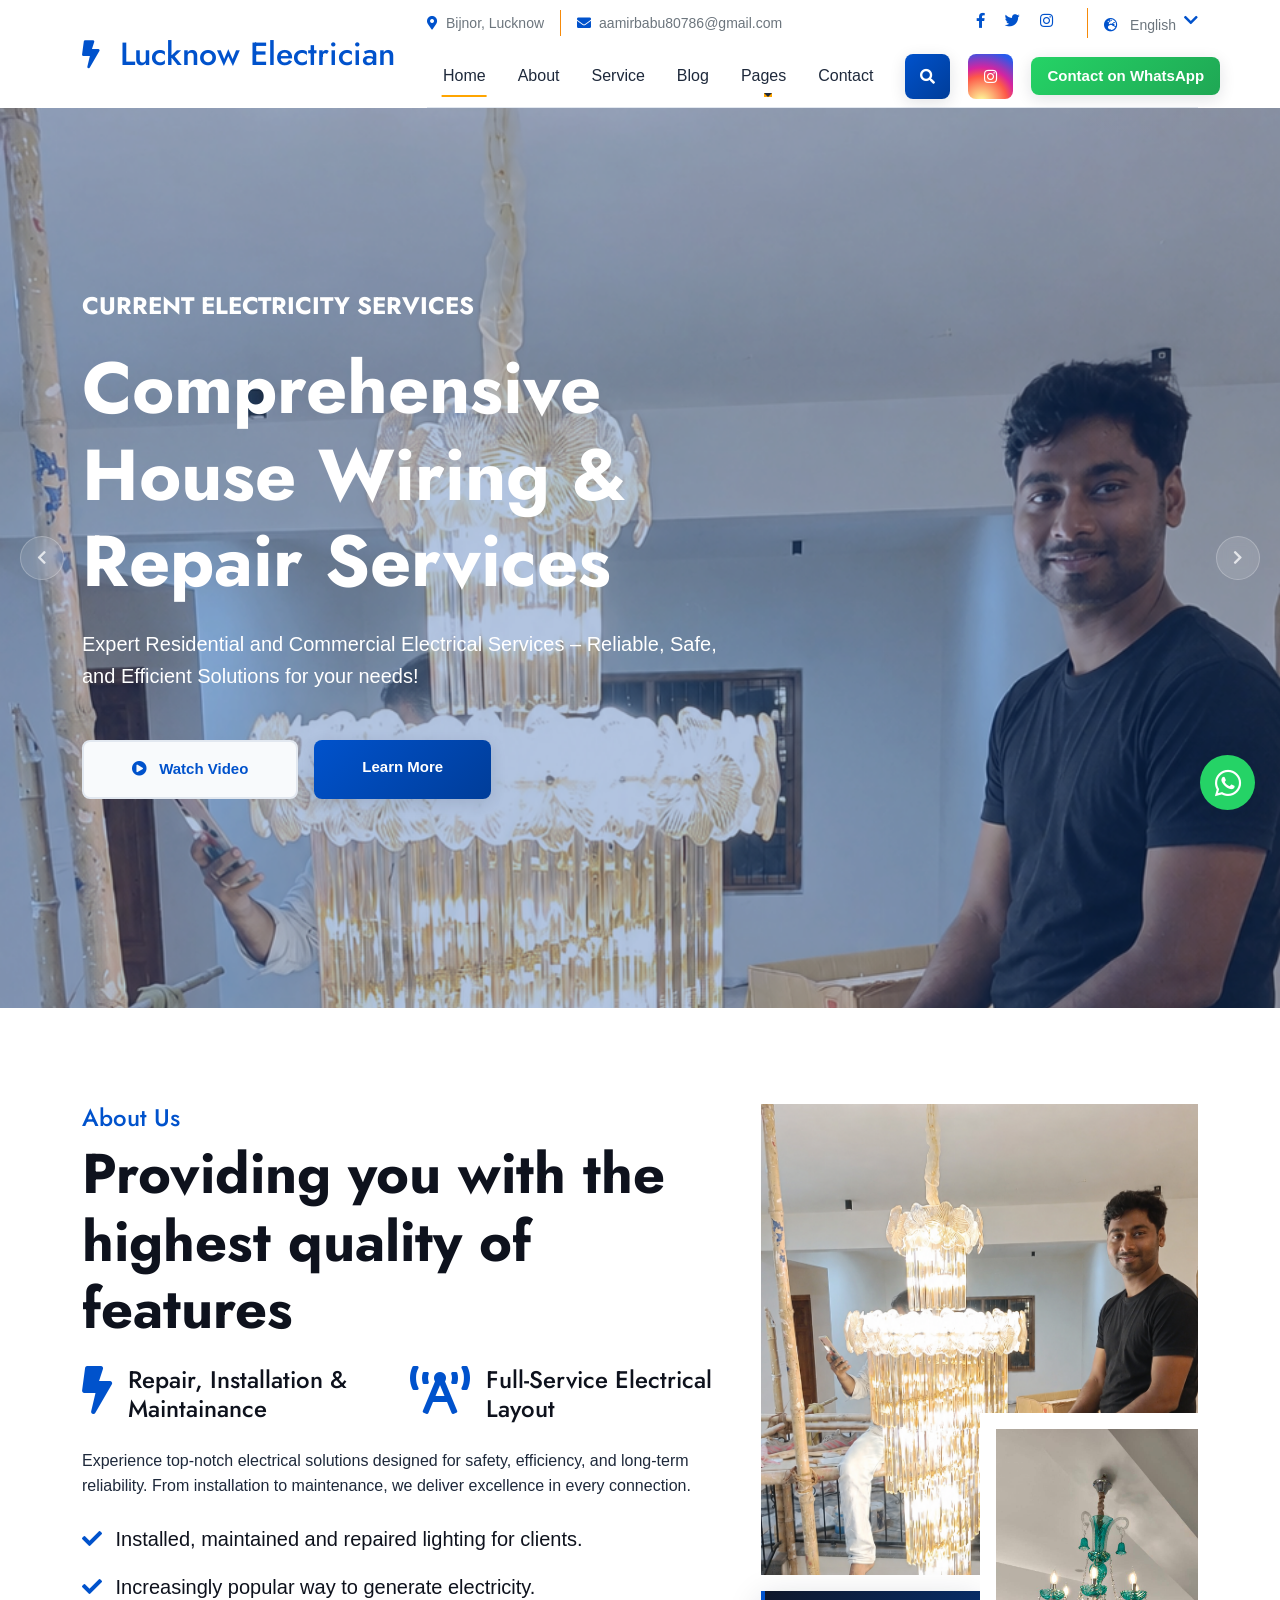
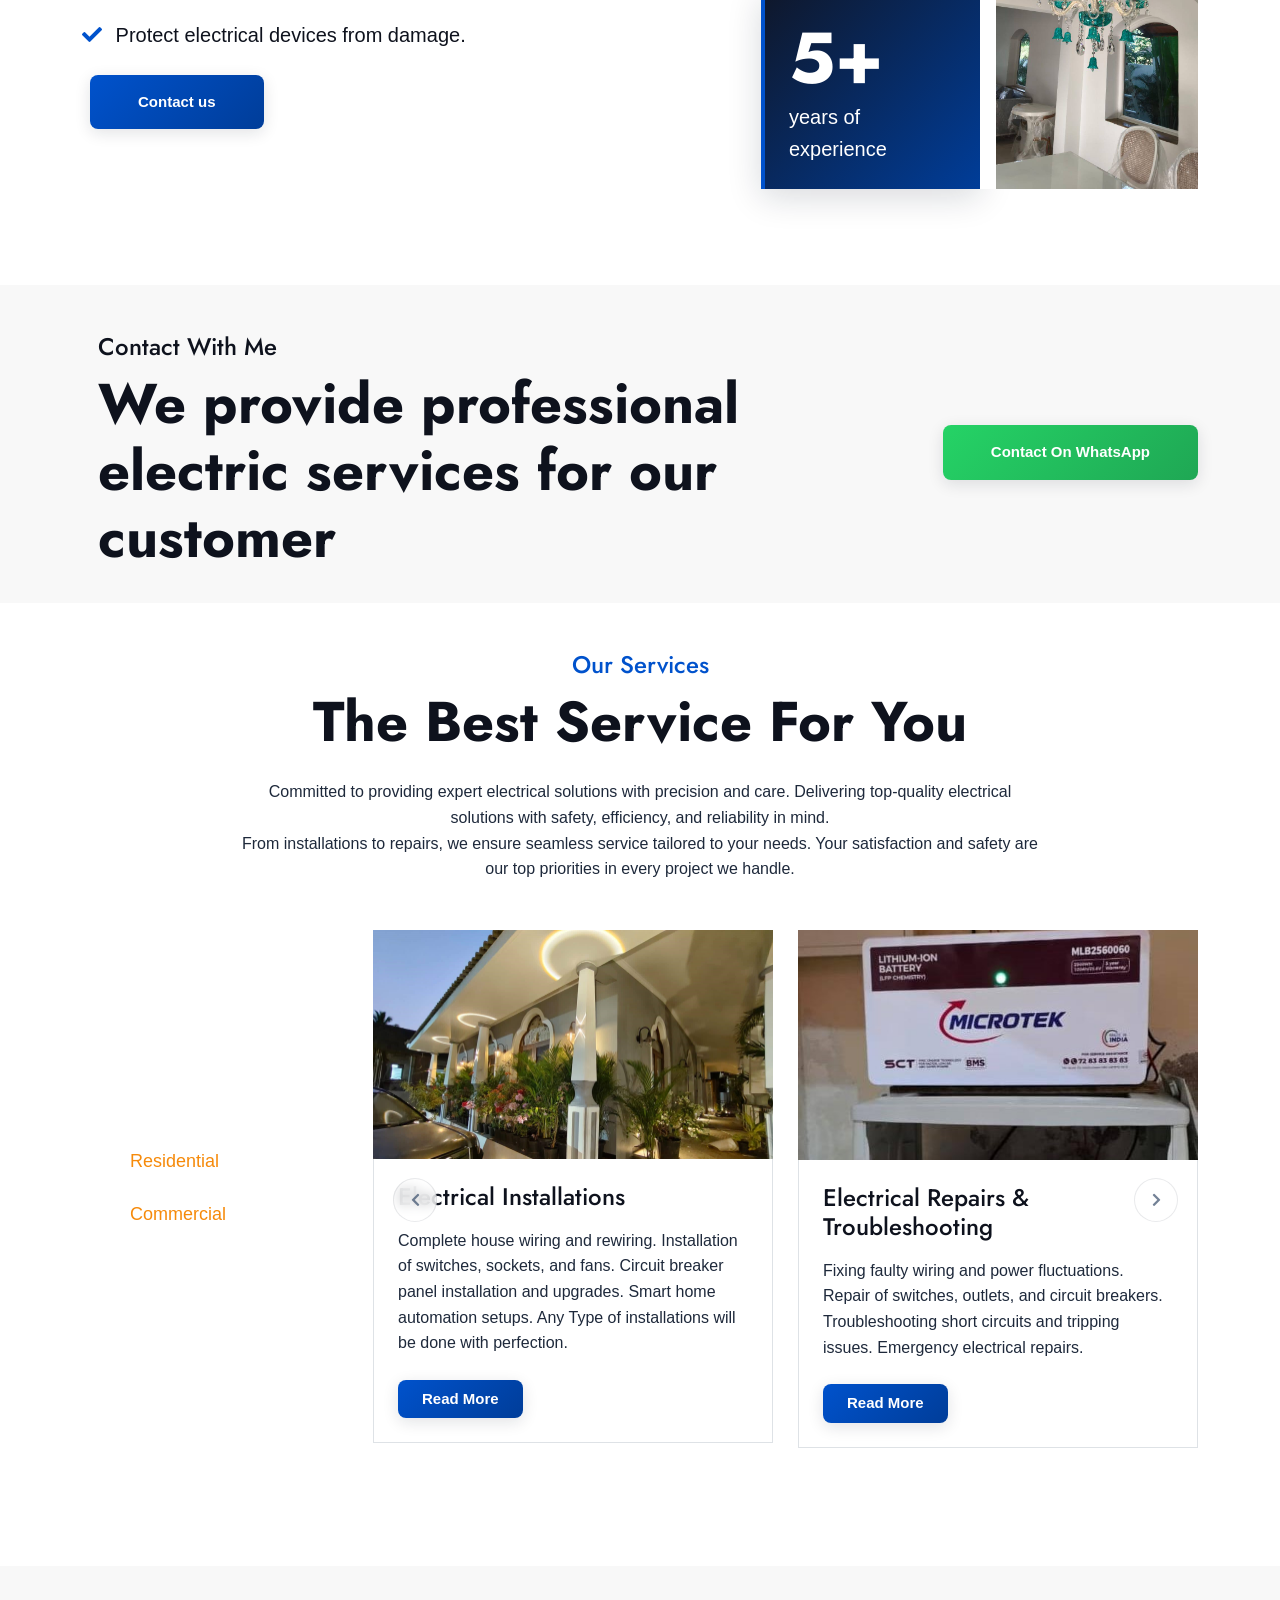
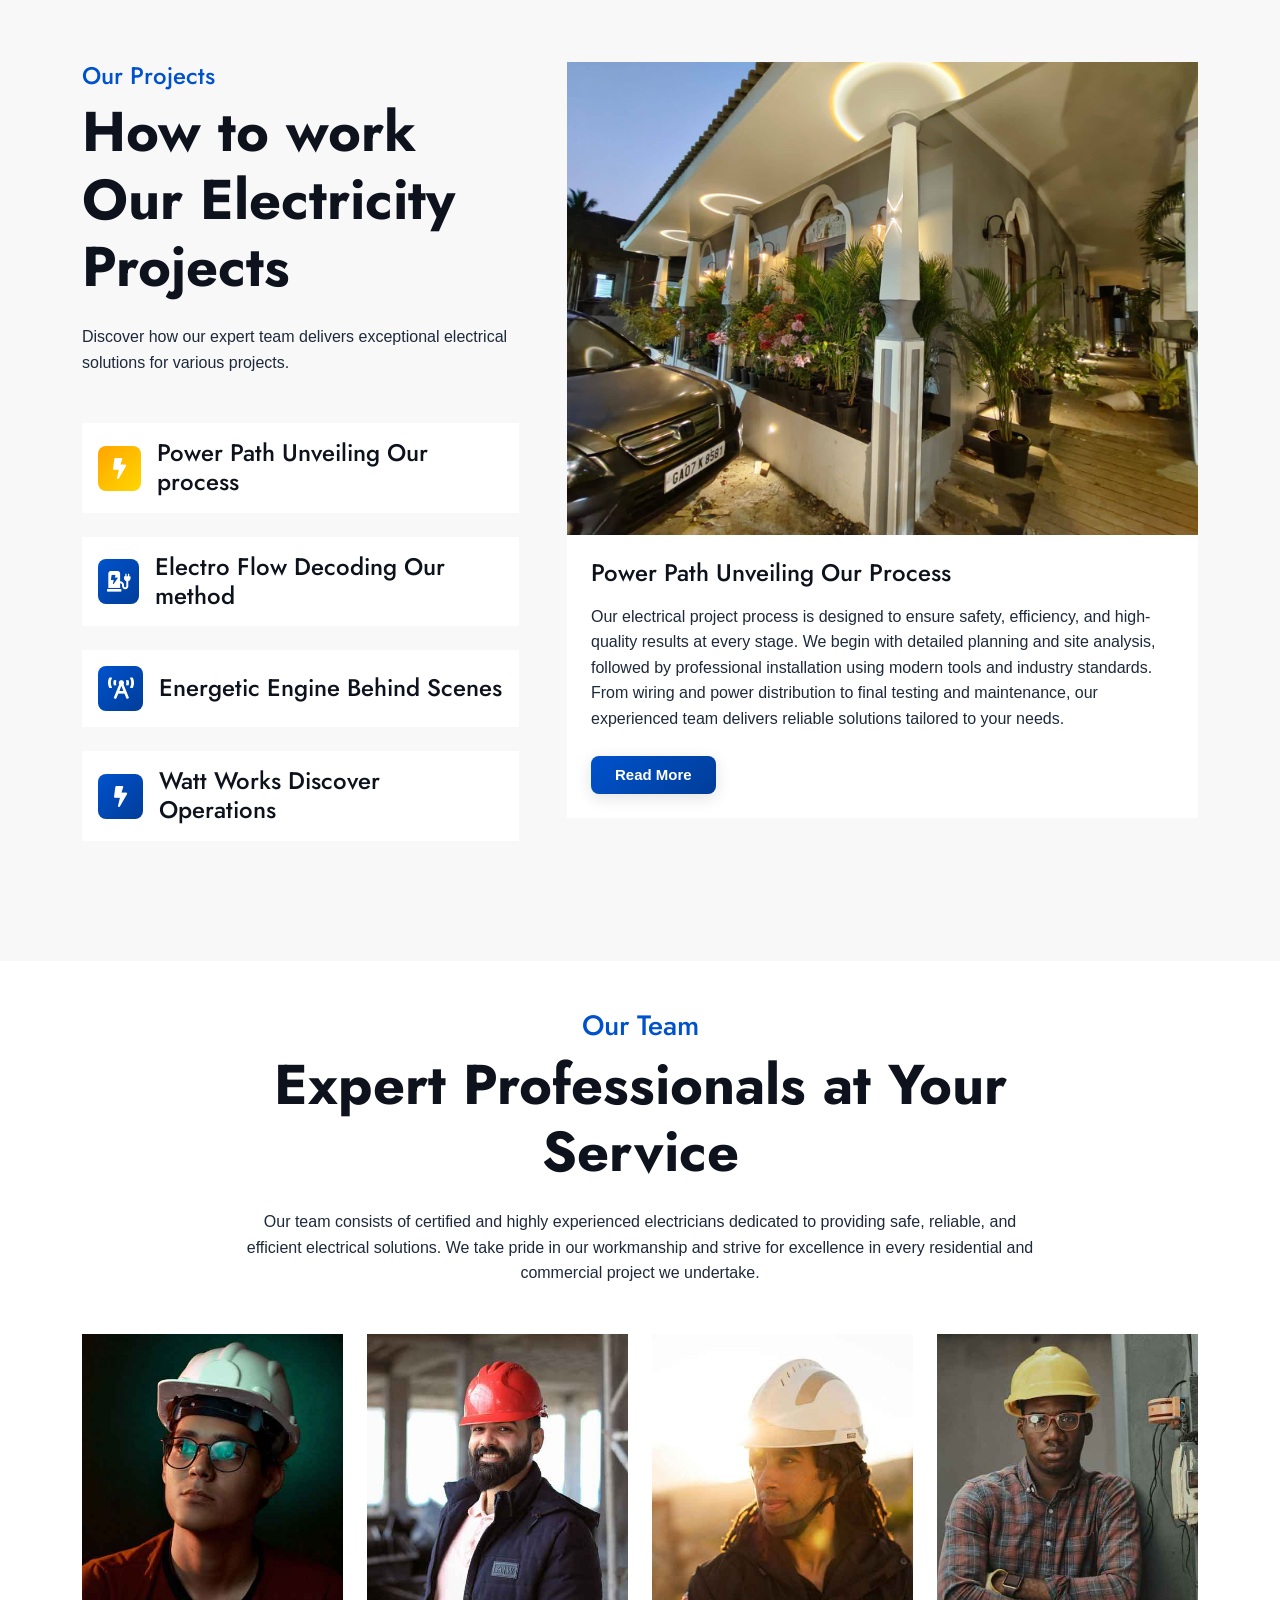
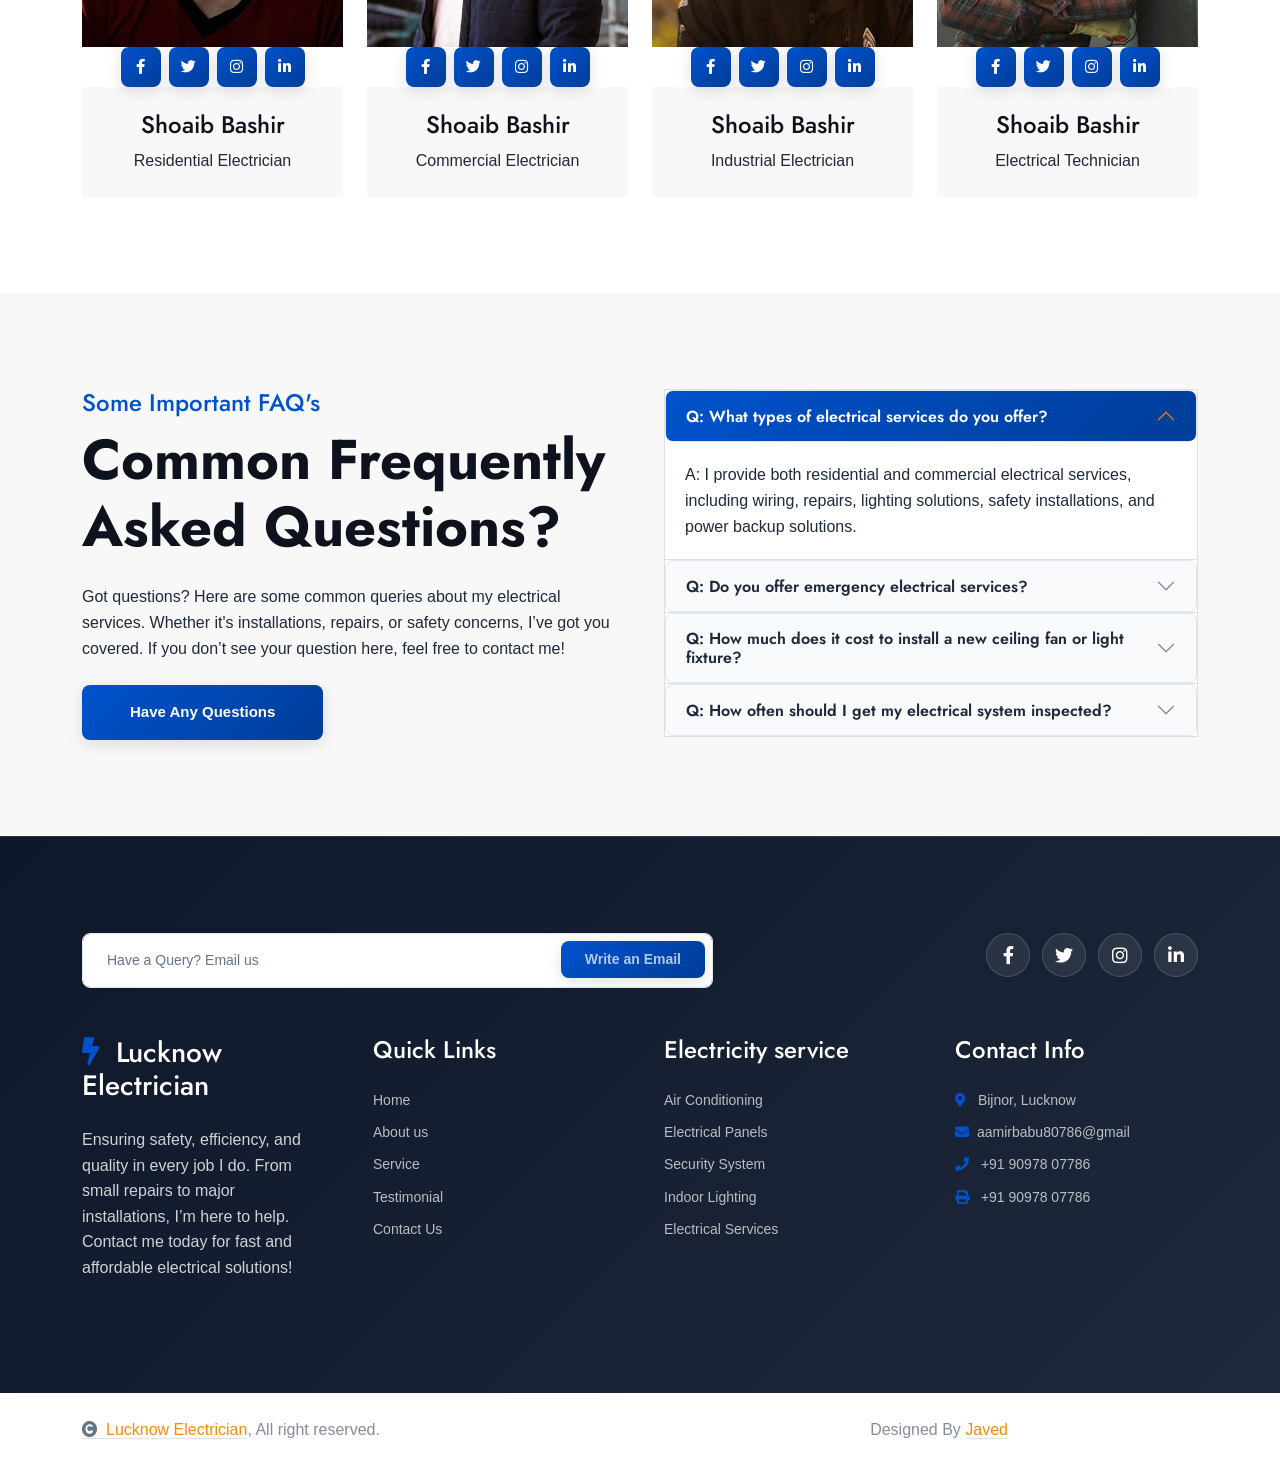
==== commit 53f662f5: "corousal fix" ====
--- a/electrical-website-template/index.html
+++ b/electrical-website-template/index.html
@@ -163,7 +163,9 @@
 
 
         <!-- Carousel Start -->
-        <div class="header-carousel-wrap position-relative">
+
+        <!-- Desktop Carousel -->
+        <div class="header-carousel-wrap header-carousel-desktop position-relative d-none d-lg-block">
             <div class="header-carousel owl-carousel">
             <div class="header-carousel-item carousel-item-1 hero-section">
                 <div class="hero-bg-half-1"></div>
@@ -215,6 +217,61 @@
                 <i class="fas fa-chevron-right" aria-hidden="true"></i>
             </button>
         </div>
+
+        <!-- Mobile Carousel -->
+        <div class="header-carousel-wrap header-carousel-mobile position-relative d-block d-lg-none">
+            <div class="header-carousel owl-carousel">
+            <div class="header-carousel-item carousel-item-1 hero-section">
+                <div class="hero-bg-half-1"></div>
+                <div class="hero-shape-1"></div>
+                <div class="carousel-caption">
+                    <div class="container">
+                        <div class="row g-4 align-items-center">
+                            <div class="col-lg-7 animated fadeInLeft">
+                                <div class="text-center text-md-start">
+                                    <h4 class="text-white text-uppercase fw-bold mb-4">Current Electricity Services</h4>
+                                    <h1 class="display-2 text-white mb-4">Comprehensive House Wiring & Repair Services</h1>
+                                    <p class="mb-5 fs-5">Expert Residential and Commercial Electrical Services – Reliable, Safe, and Efficient Solutions for your needs!</p>
+                                    <div class="d-flex justify-content-center justify-content-md-start flex-shrink-0 mb-4">
+                                        <a class="btn btn-light py-3 px-4 px-md-5 me-2" href="videos.html"><i class="fas fa-play-circle me-2"></i> Watch Video</a>
+                                        <a class="btn btn-primary py-3 px-4 px-md-5 ms-2" href="#">Learn More</a>
+                                    </div>
+                                </div>
+                            </div>
+                        </div>
+                    </div>
+                </div>
+            </div>
+            <div class="header-carousel-item carousel-item-2 hero-section">
+                <div class="hero-bg-half-2"></div>
+                <div class="hero-shape-2"></div>
+                <div class="carousel-caption">
+                    <div class="container">
+                        <div class="row g-4 align-items-center">
+                            <div class="col-lg-7 animated fadeInLeft">
+                                <div class="text-center text-md-start">
+                                    <h4 class="text-white text-uppercase fw-bold mb-4">Current Electricity Services</h4>
+                                    <h1 class="display-2 text-white mb-4">Trusted Home Electrical Services</h1>
+                                    <p class="mb-5 fs-5">Delivering seamless and efficient electrical solutions for homes and businesses. Your trusted partner for safe, reliable, and professional service!</p>
+                                    <div class="d-flex justify-content-center justify-content-md-start flex-shrink-0 mb-4">
+                                        <a class="btn btn-light py-3 px-4 px-md-5 me-2" href="videos.html"><i class="fas fa-play-circle me-2"></i> Watch Video</a>
+                                        <a class="btn btn-primary py-3 px-4 px-md-5 ms-2" href="#">Learn More</a>
+                                    </div>
+                                </div>
+                            </div>
+                        </div>
+                    </div>
+                </div>
+            </div>
+            </div>
+            <button type="button" class="carousel-custom-nav carousel-custom-prev" aria-label="Previous slide">
+                <i class="fas fa-chevron-left" aria-hidden="true"></i>
+            </button>
+            <button type="button" class="carousel-custom-nav carousel-custom-next" aria-label="Next slide">
+                <i class="fas fa-chevron-right" aria-hidden="true"></i>
+            </button>
+        </div>
+
         <!-- Carousel End -->
 
 
--- a/electrical-website-template/css/style.css
+++ b/electrical-website-template/css/style.css
@@ -710,7 +710,7 @@
     display: flex;
     align-items: center;
     text-align: center;
-    z-index: 1;
+    z-index: 2;
 }
 
 .carousel-caption .container {
@@ -723,6 +723,30 @@
     background-repeat: no-repeat !important;
     width: 100% !important;
     position: relative;
+}
+
+.header-carousel .header-carousel-item::after {
+    content: "";
+    position: absolute;
+    width: 100%;
+    height: 100%;
+    top: 0;
+    left: 0;
+    background: rgba(0, 61, 153, 0.30);
+    z-index: 1;
+}
+
+/* Specific styles for Desktop Carousel */
+.header-carousel-desktop .header-carousel-item {
+    /* Add desktop-specific overrides here */
+}
+
+.header-carousel-desktop .carousel-item-1 {
+}
+
+/* Specific styles for Mobile Carousel */
+.header-carousel-mobile .header-carousel-item {
+    /* Add mobile-specific overrides here */
 }
 
 .header-carousel .carousel-item-1 {
@@ -863,7 +887,7 @@
         left: 0 !important;
         right: 0 !important;
         width: 100% !important;
-        z-index: 1;
+        z-index: 2;
     }
     .carousel-custom-nav {
         top: 50% !important;
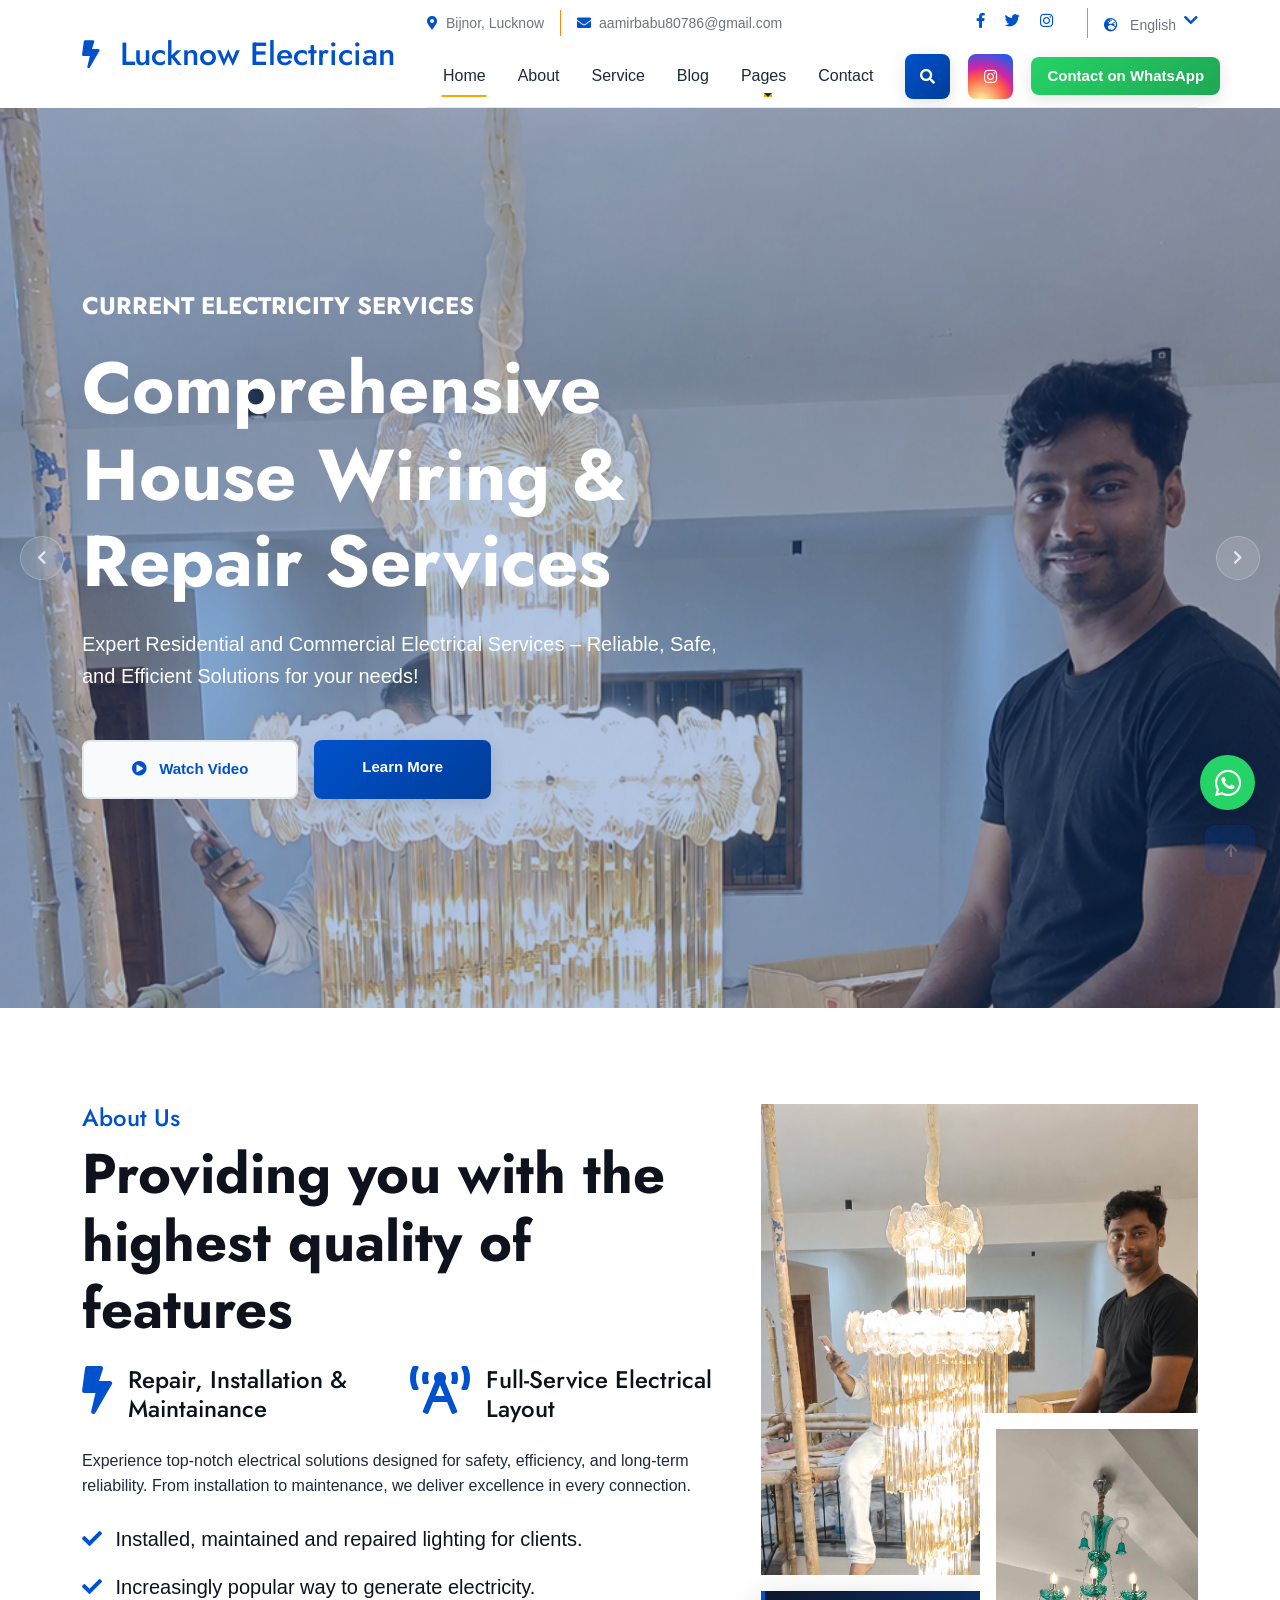
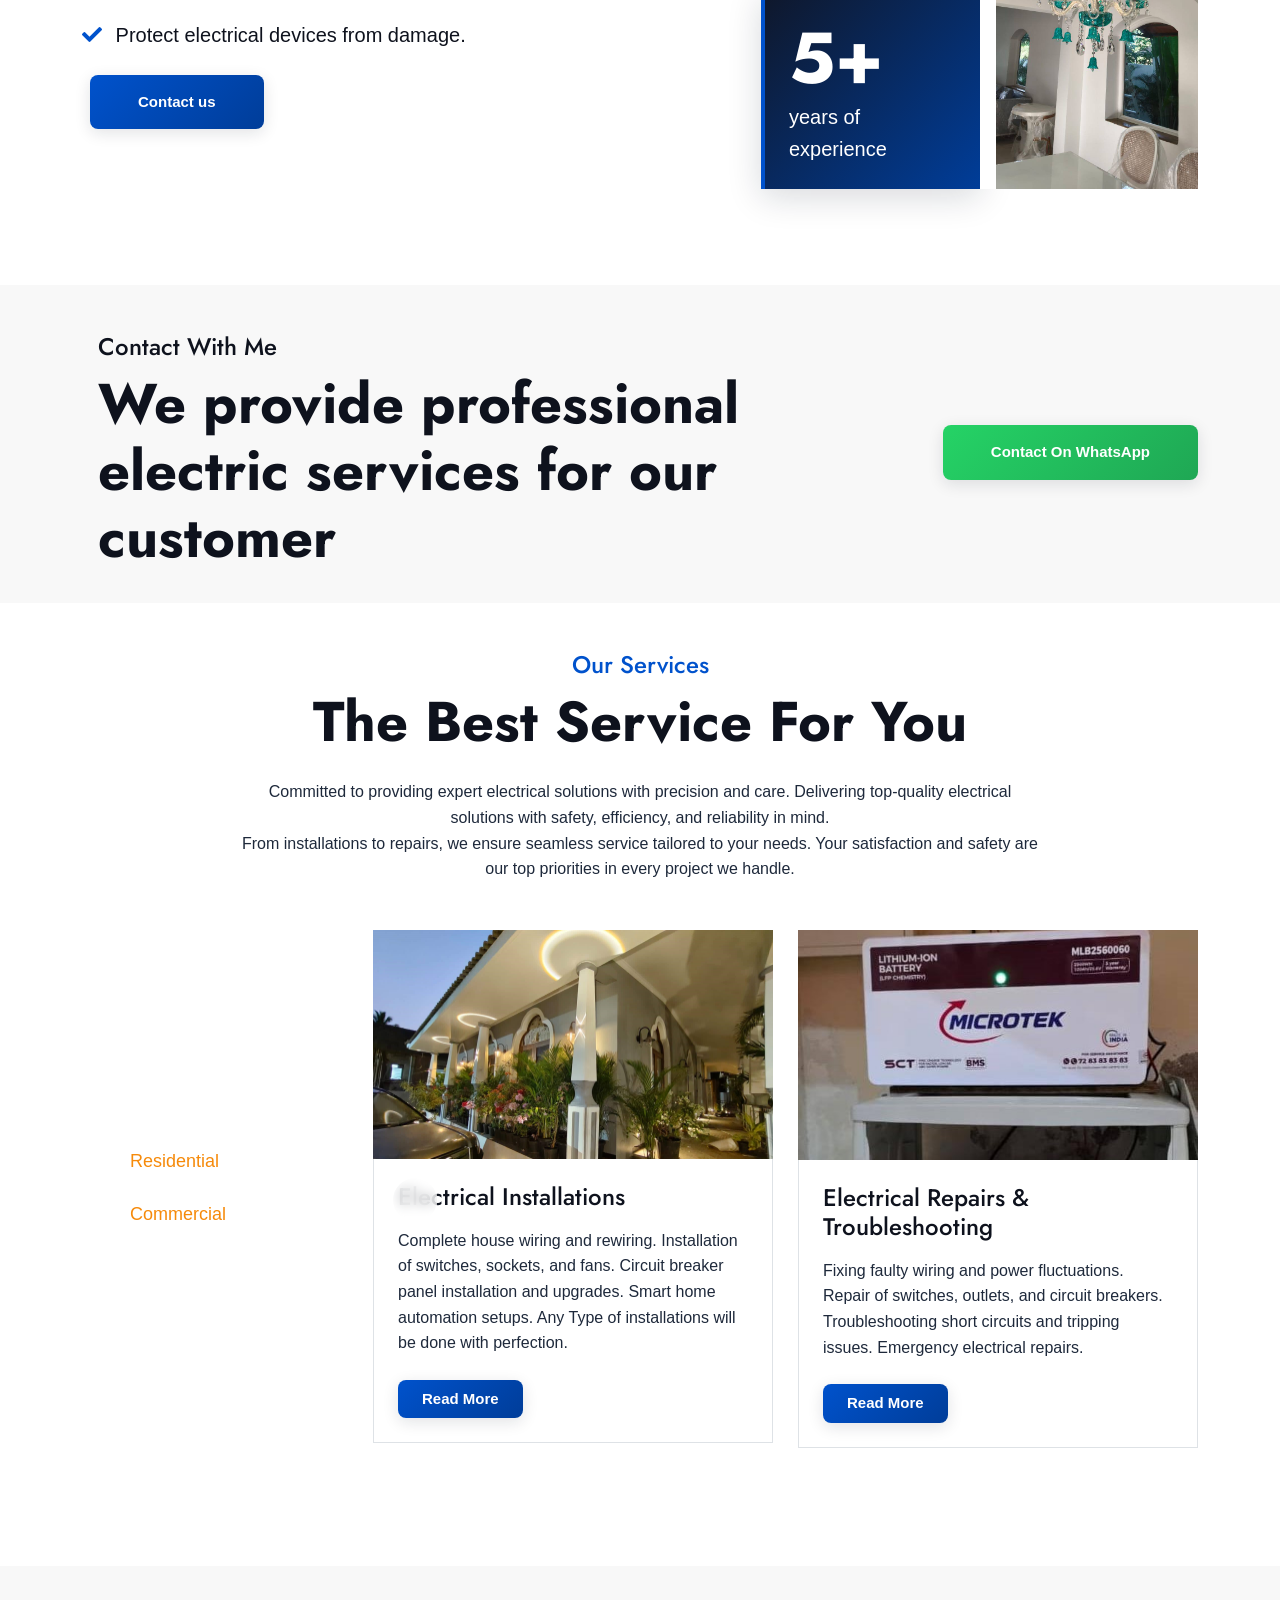
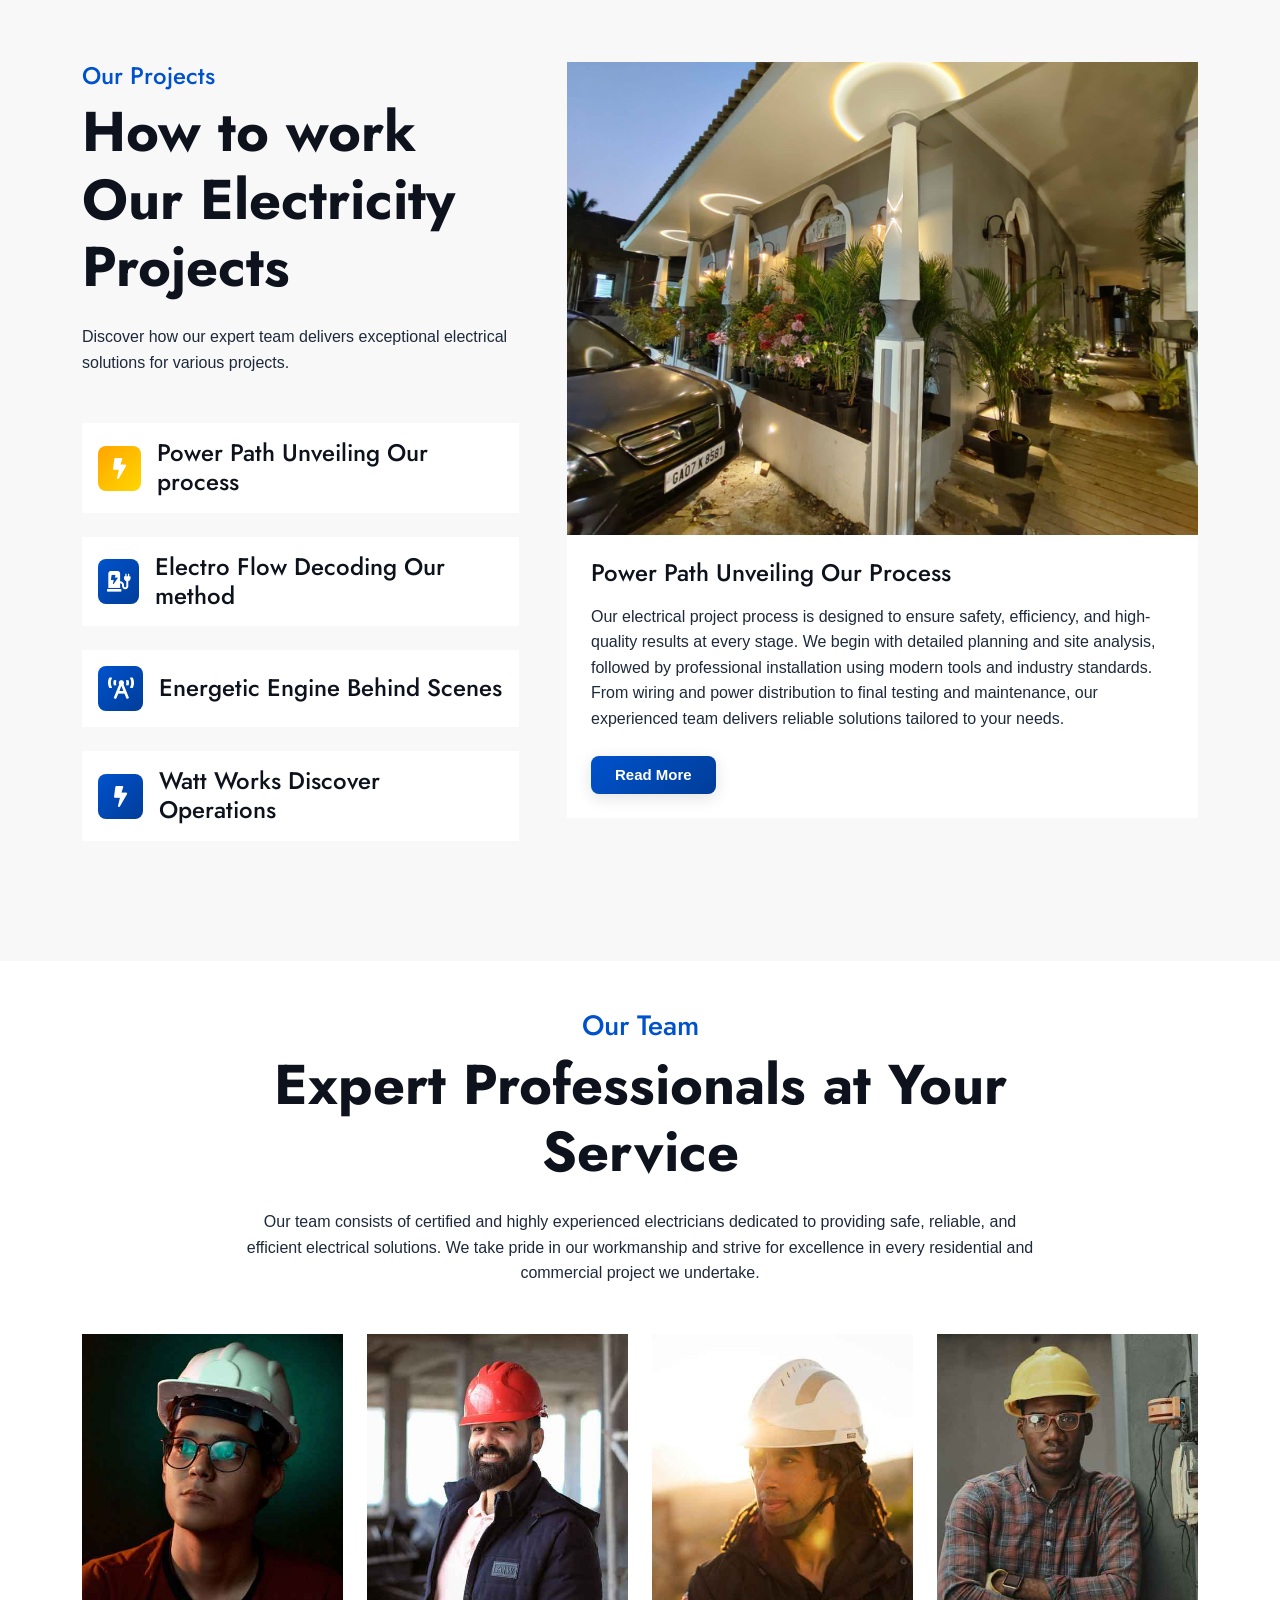
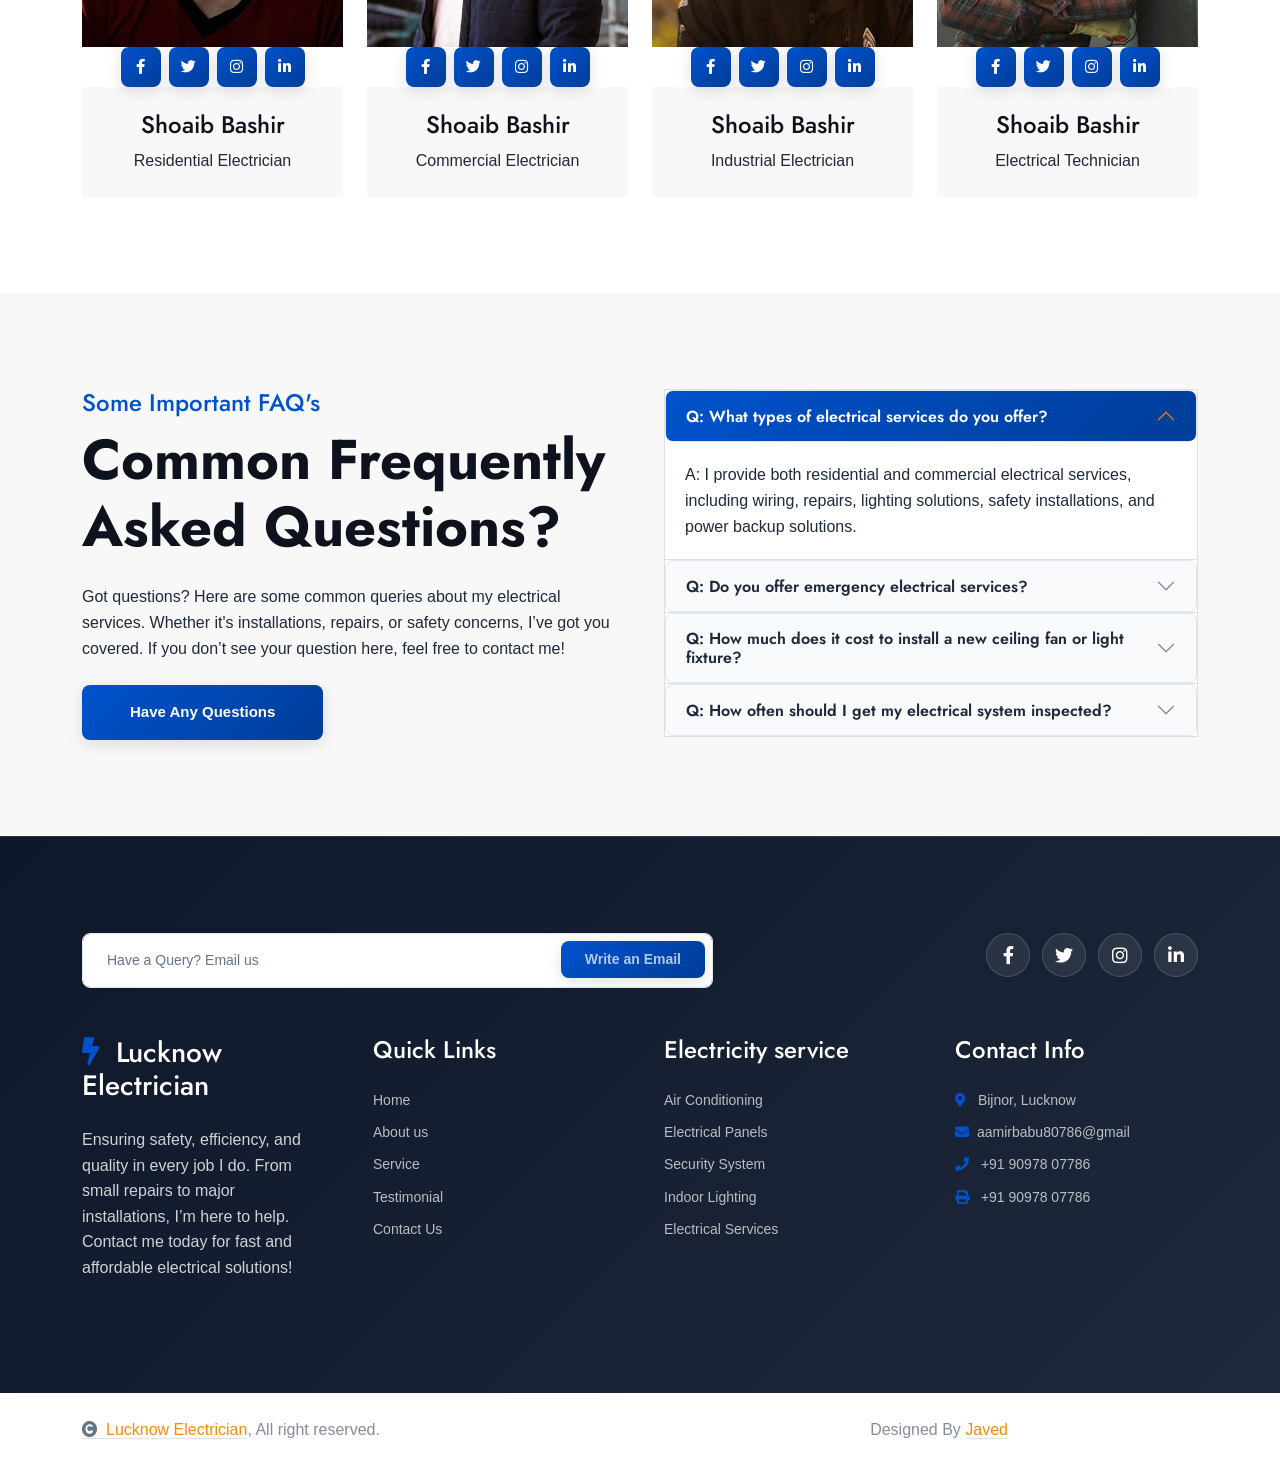
==== commit d5552dca: "map link updated" ====
--- a/electrical-website-template/index.html
+++ b/electrical-website-template/index.html
@@ -57,7 +57,7 @@
                             <div class="col-lg-8 text-center text-lg-center mb-lg-0">
                                 <div class="d-flex flex-wrap">
                                     <div class="border-end border-primary pe-3">
-                                        <a href="https://maps.app.goo.gl/E9Nb886XWdMB4ZjE9" class="text-muted small" target="_blank" rel="noopener noreferrer"><i class="fas fa-map-marker-alt text-primary me-2 "></i>Bijnor, Lucknow</a>
+                                        <a href="https://maps.app.goo.gl/Aq4Q6rjsmGBbPMMo7?g_st=it" class="text-muted small" target="_blank" rel="noopener noreferrer"><i class="fas fa-map-marker-alt text-primary me-2 "></i>Bijnor, Lucknow</a>
                                     </div>
                                     <div class="ps-3">
                                         <a href="mailto:aamirbabu80786@gmail.com" class="text-muted small"><i class="fas fa-envelope text-primary me-2" target="_blank" rel="noopener noreferrer"></i>aamirbabu80786@gmail.com</a>
@@ -96,7 +96,7 @@
                                 <a href="index.html" class="navbar-brand navbar-brand-2">
                                     <h2 class="text-primary mb-0"><i class="fas fa-bolt"></i> Lucknow Electrician</h2>
                                 </a>
-                                <a href="https://maps.app.goo.gl/E9Nb886XWdMB4ZjE9" class="navbar-location-link" target="_blank" rel="noopener noreferrer">
+                                <a href="https://maps.app.goo.gl/Aq4Q6rjsmGBbPMMo7?g_st=it" class="navbar-location-link" target="_blank" rel="noopener noreferrer">
                                     <i class="fas fa-map-marker-alt text-primary me-1"></i>Bijnor, Lucknow
                                 </a>
                             </div>
@@ -966,7 +966,7 @@
                     <div class="col-md-6 col-lg-6 col-xl-3">
                         <div class="footer-item d-flex flex-column">
                             <h4 class="text-white mb-4">Contact Info</h4>
-                            <a href="https://maps.app.goo.gl/E9Nb886XWdMB4ZjE9"><i class="fa fa-map-marker-alt text-primary me-2"></i> Bijnor, Lucknow</a>
+                            <a href="https://maps.app.goo.gl/Aq4Q6rjsmGBbPMMo7?g_st=it"><i class="fa fa-map-marker-alt text-primary me-2"></i> Bijnor, Lucknow</a>
                             <a href="mailto:aamirbabu80786@gmail.com"><i class="fas fa-envelope text-primary me-2"></i>aamirbabu80786@gmail</a>
                             <a href="tel:+91 90978 07786"><i class="fas fa-phone text-primary me-2"></i> +91 90978 07786</a>
                             <a href="tel:+91 90978 07786" class="mb-3"><i class="fas fa-print text-primary me-2"></i> +91 90978 07786</a>
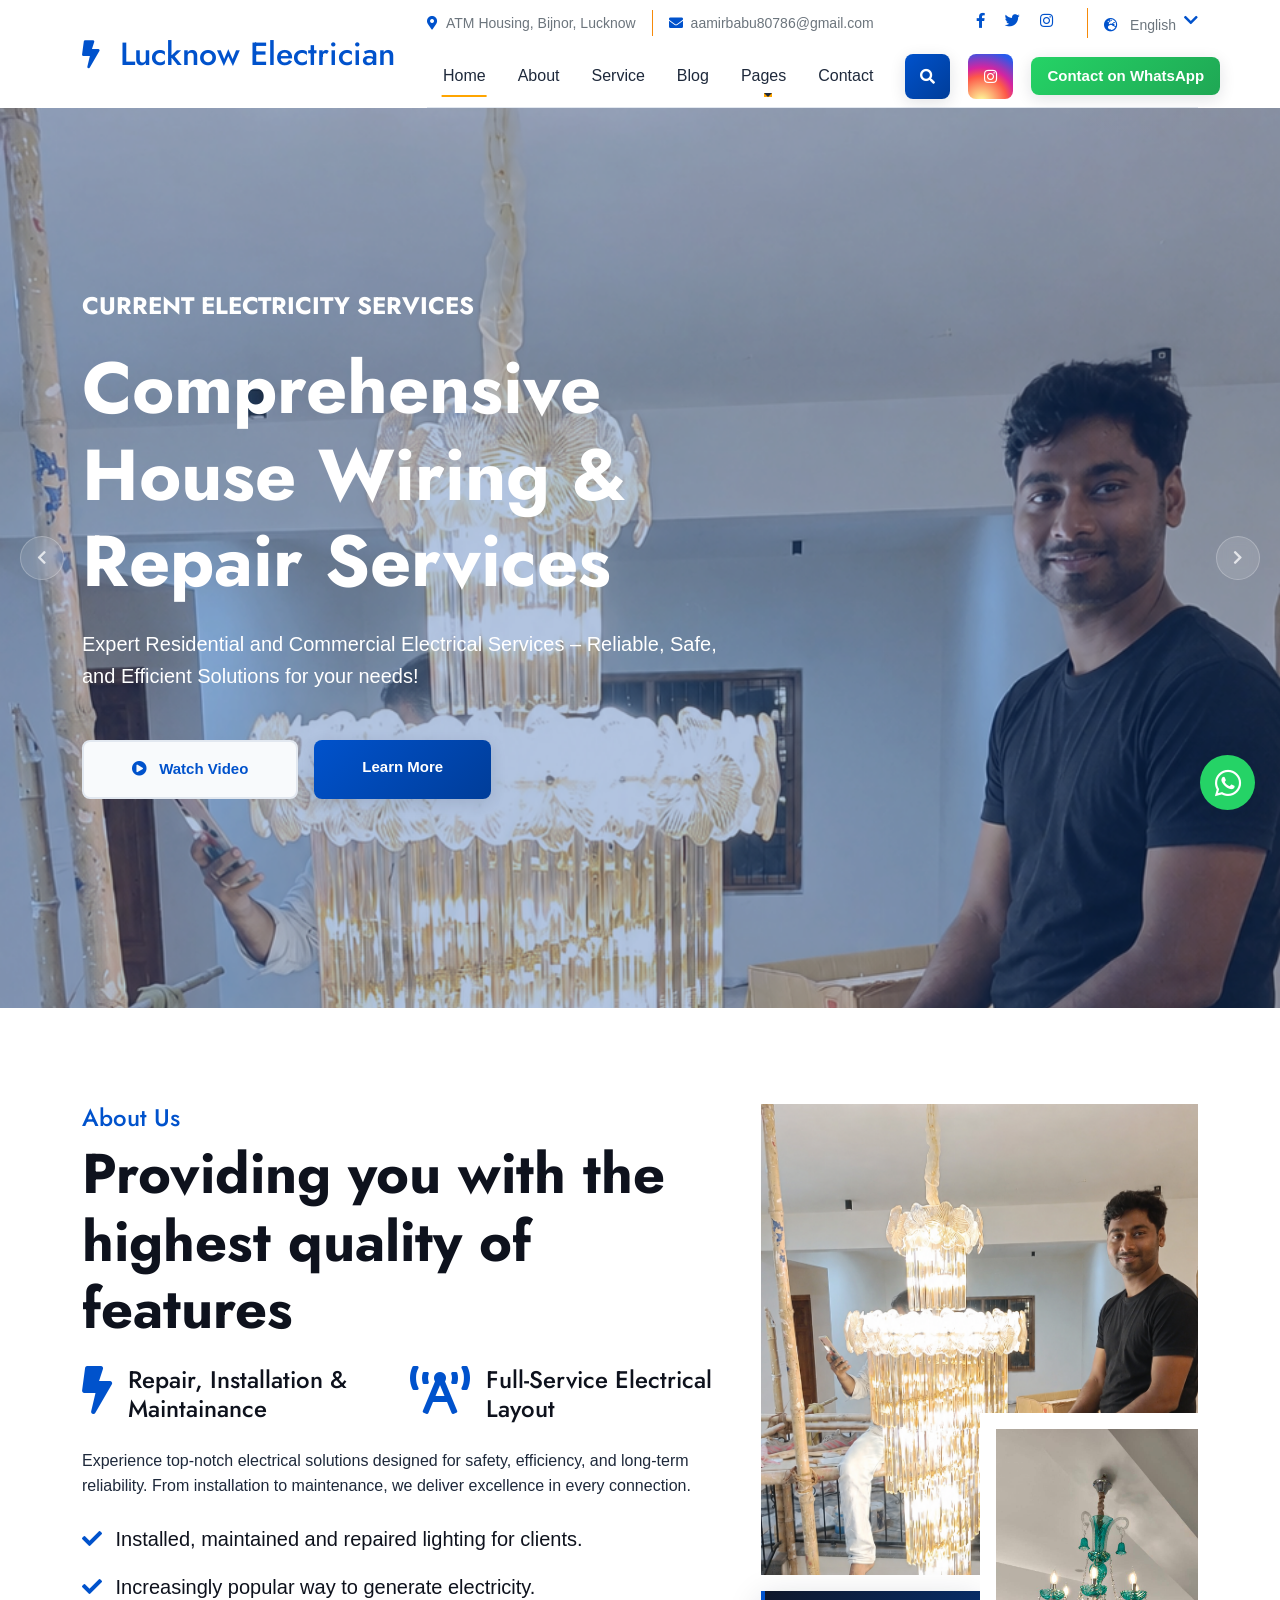
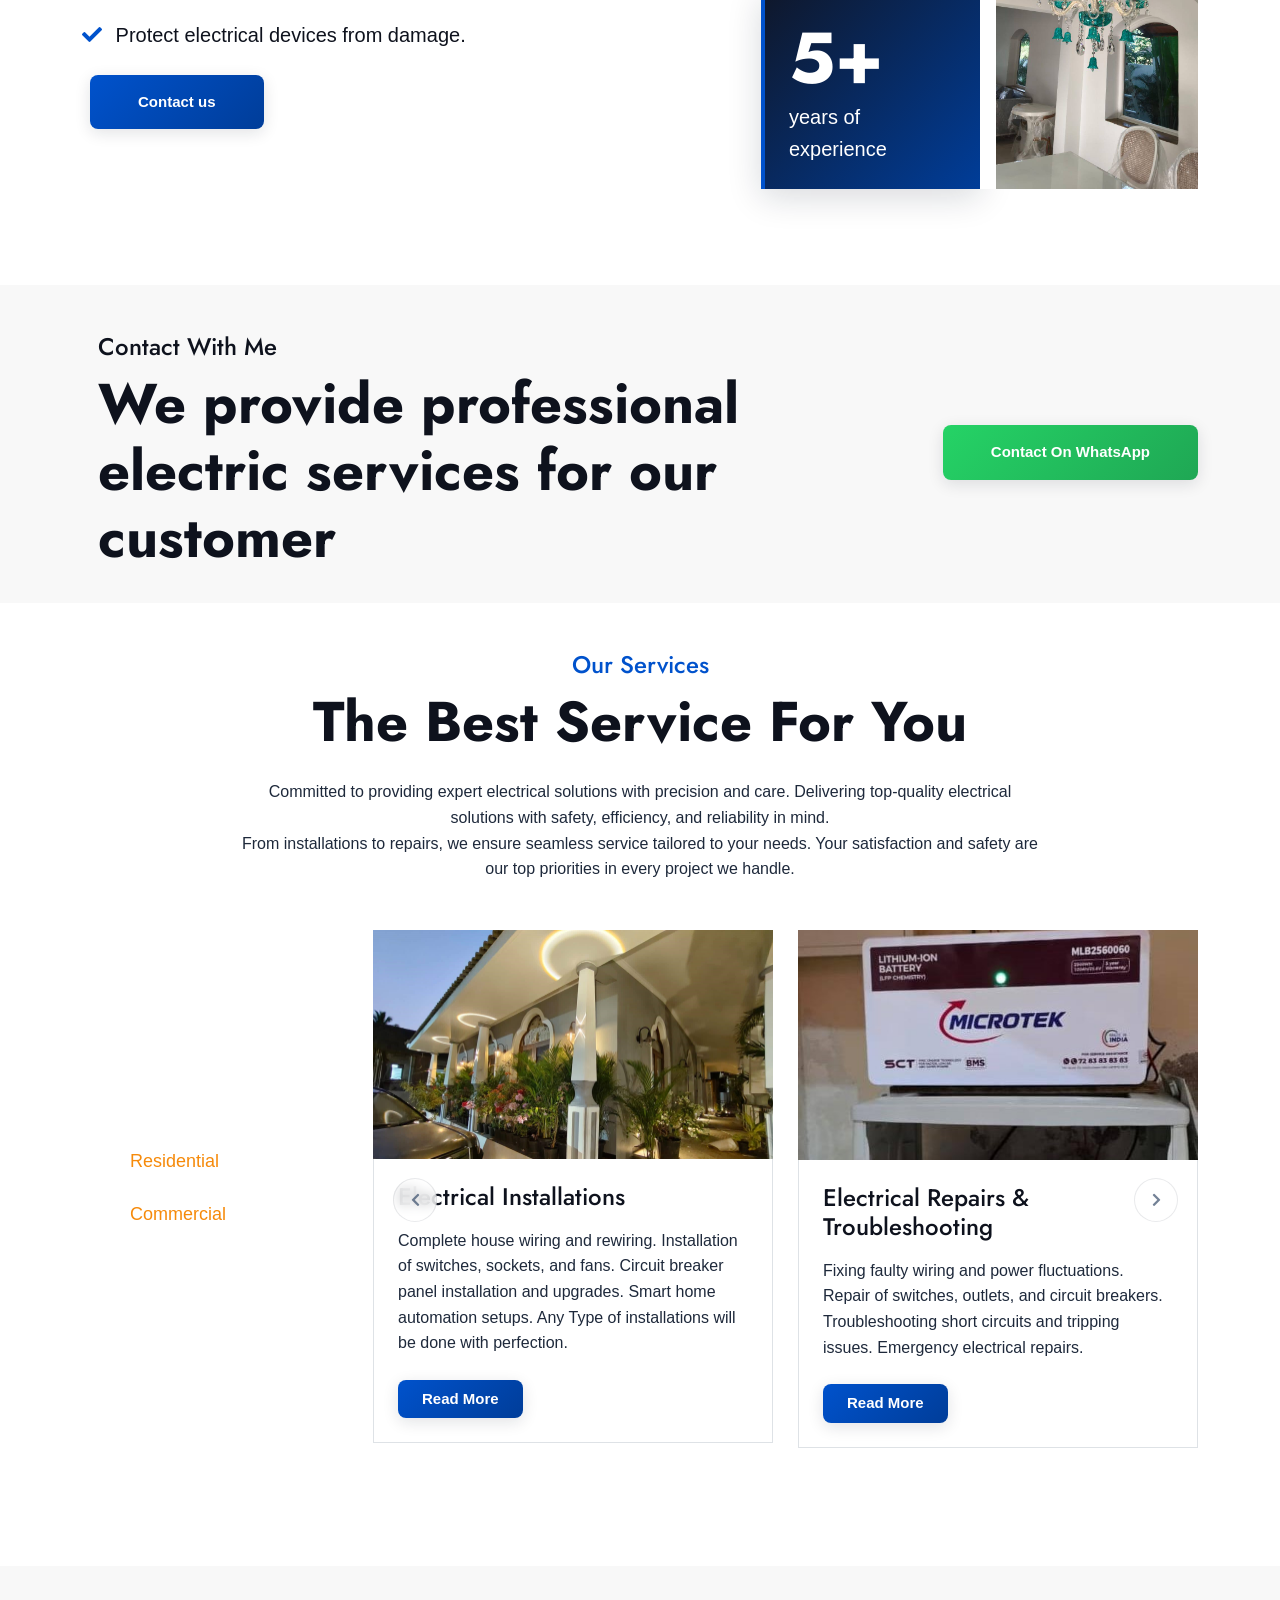
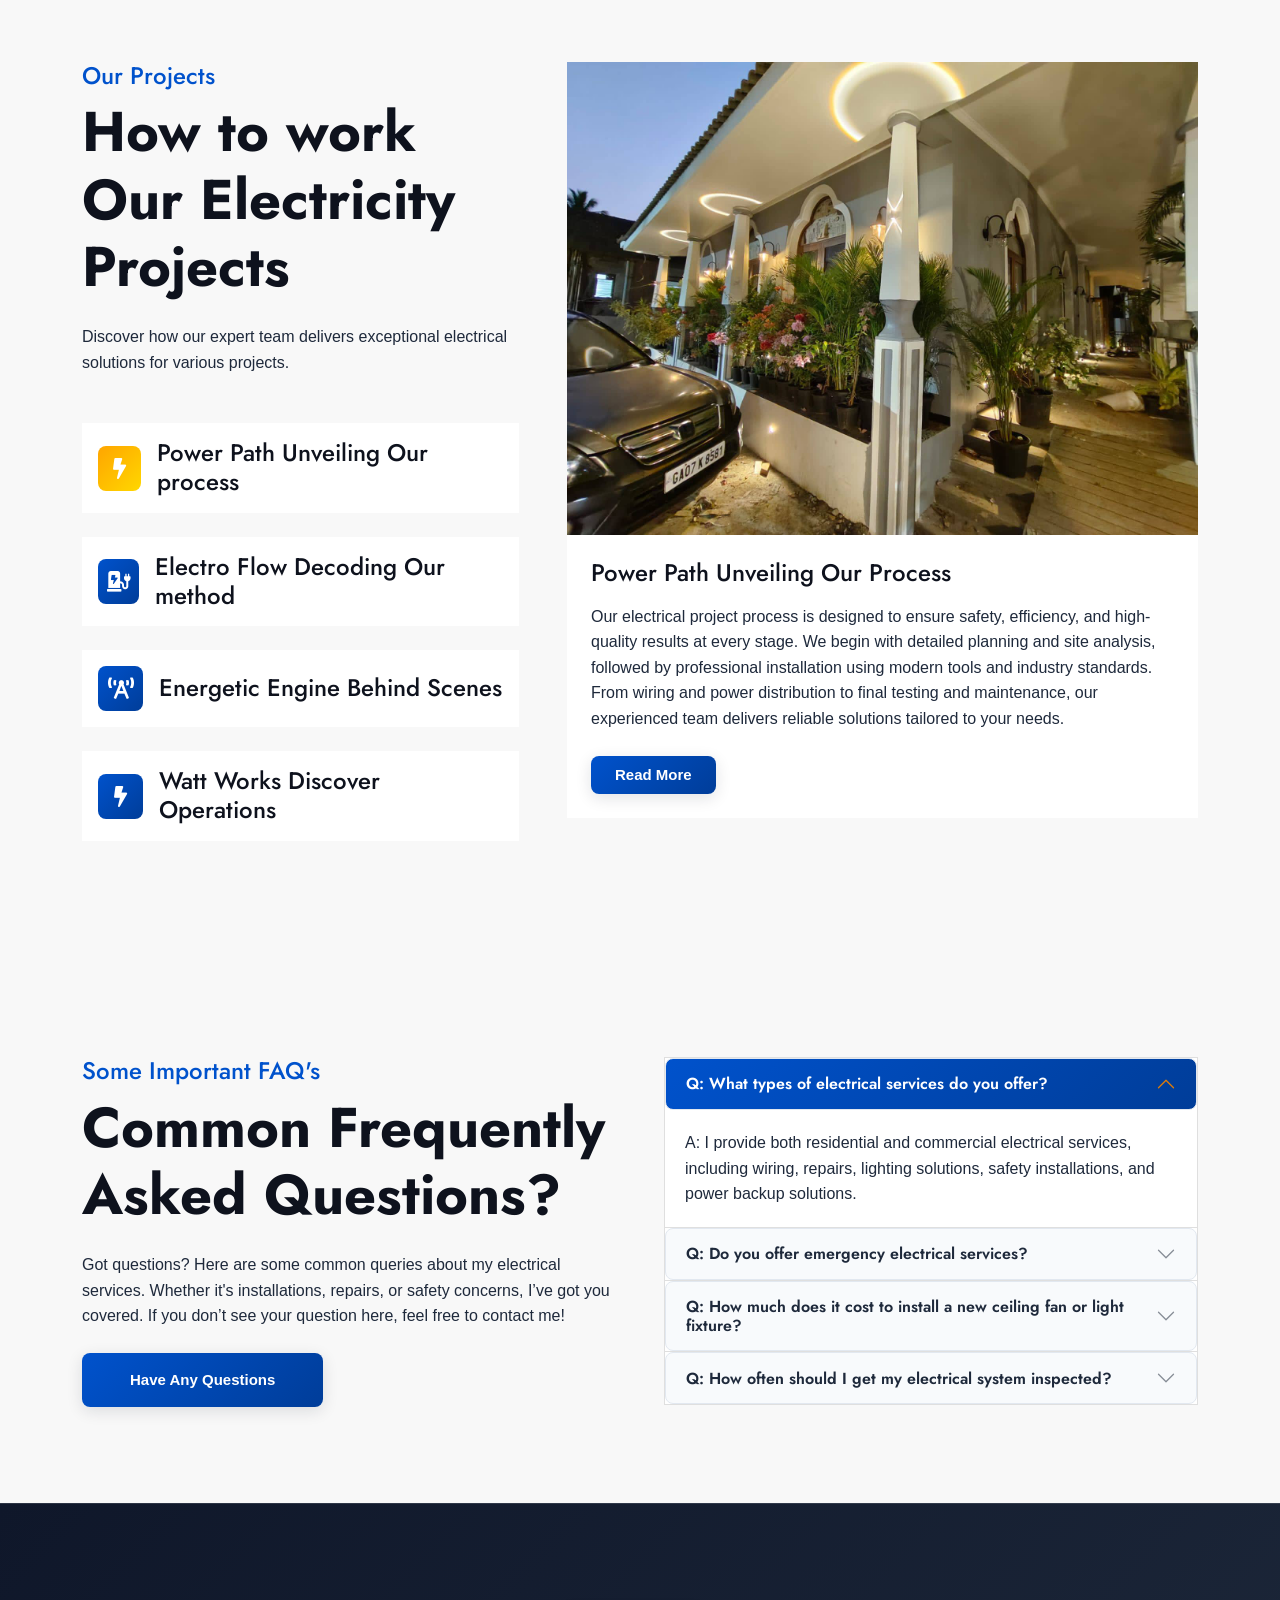
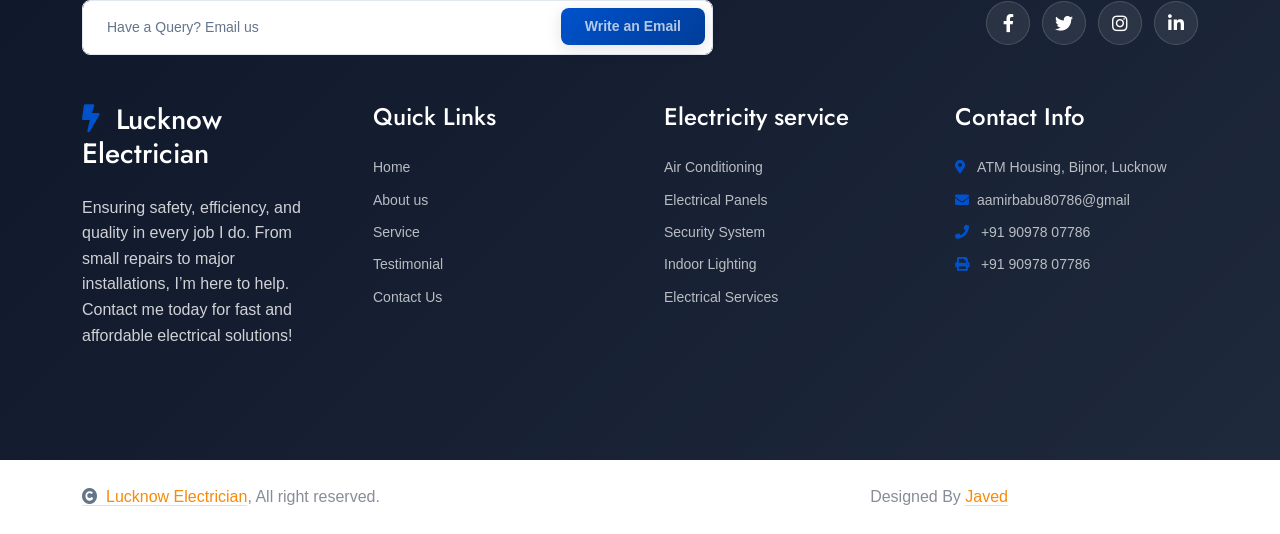
==== commit fc243cdf: "final touch" ====
--- a/electrical-website-template/index.html
+++ b/electrical-website-template/index.html
@@ -3,6 +3,7 @@
 
     <head>
         <meta charset="utf-8">
+        <link rel="icon" type="image/png" href="my_img/favicon.png">
         <title>Lucknow Electrician</title>
         <meta content="width=device-width, initial-scale=1.0" name="viewport">
         <meta content="electrical services" name="keywords">
@@ -57,7 +58,7 @@
                             <div class="col-lg-8 text-center text-lg-center mb-lg-0">
                                 <div class="d-flex flex-wrap">
                                     <div class="border-end border-primary pe-3">
-                                        <a href="https://maps.app.goo.gl/Aq4Q6rjsmGBbPMMo7?g_st=it" class="text-muted small" target="_blank" rel="noopener noreferrer"><i class="fas fa-map-marker-alt text-primary me-2 "></i>Bijnor, Lucknow</a>
+                                        <a href="https://maps.app.goo.gl/Aq4Q6rjsmGBbPMMo7?g_st=it" class="text-muted small" target="_blank" rel="noopener noreferrer"><i class="fas fa-map-marker-alt text-primary me-2 "></i>ATM Housing, Bijnor, Lucknow</a>
                                     </div>
                                     <div class="ps-3">
                                         <a href="mailto:aamirbabu80786@gmail.com" class="text-muted small"><i class="fas fa-envelope text-primary me-2" target="_blank" rel="noopener noreferrer"></i>aamirbabu80786@gmail.com</a>
@@ -97,7 +98,7 @@
                                     <h2 class="text-primary mb-0"><i class="fas fa-bolt"></i> Lucknow Electrician</h2>
                                 </a>
                                 <a href="https://maps.app.goo.gl/Aq4Q6rjsmGBbPMMo7?g_st=it" class="navbar-location-link" target="_blank" rel="noopener noreferrer">
-                                    <i class="fas fa-map-marker-alt text-primary me-1"></i>Bijnor, Lucknow
+                                    <i class="fas fa-map-marker-alt text-primary me-1"></i>ATM Housing, Bijnor, Lucknow
                                 </a>
                             </div>
                             <div class="navbar-mobile-tools d-flex d-lg-none align-items-center gap-2 ms-auto flex-shrink-0">
@@ -119,7 +120,7 @@
                                         
                                         <div class="dropdown-menu">
                                             <a href="project.html" class="dropdown-item">Our projects</a>
-                                            <a href="team.html" class="dropdown-item">Our team</a>
+                                            <!-- <a href="team.html" class="dropdown-item">Our team</a> -->
                                             <a href="testimonial.html" class="dropdown-item">Testimonial</a>
                                             <a href="404.html" class="dropdown-item">404 Page</a>
                                         </div>
@@ -180,7 +181,7 @@
                                     <p class="mb-5 fs-5">Expert Residential and Commercial Electrical Services – Reliable, Safe, and Efficient Solutions for your needs!</p>
                                     <div class="d-flex justify-content-center justify-content-md-start flex-shrink-0 mb-4">
                                         <a class="btn btn-light py-3 px-4 px-md-5 me-2" href="videos.html"><i class="fas fa-play-circle me-2"></i> Watch Video</a>
-                                        <a class="btn btn-primary py-3 px-4 px-md-5 ms-2" href="#">Learn More</a>
+                                        <a class="btn btn-primary py-3 px-4 px-md-5 ms-2" href="videos.html">Learn More</a>
                                     </div>
                                 </div>
                             </div>
@@ -201,7 +202,7 @@
                                     <p class="mb-5 fs-5">Delivering seamless and efficient electrical solutions for homes and businesses. Your trusted partner for safe, reliable, and professional service!</p>
                                     <div class="d-flex justify-content-center justify-content-md-start flex-shrink-0 mb-4">
                                         <a class="btn btn-light py-3 px-4 px-md-5 me-2" href="videos.html"><i class="fas fa-play-circle me-2"></i> Watch Video</a>
-                                        <a class="btn btn-primary py-3 px-4 px-md-5 ms-2" href="#">Learn More</a>
+                                        <a class="btn btn-primary py-3 px-4 px-md-5 ms-2" href="videos.html">Learn More</a>
                                     </div>
                                 </div>
                             </div>
@@ -234,7 +235,7 @@
                                     <p class="mb-5 fs-5">Expert Residential and Commercial Electrical Services – Reliable, Safe, and Efficient Solutions for your needs!</p>
                                     <div class="d-flex justify-content-center justify-content-md-start flex-shrink-0 mb-4">
                                         <a class="btn btn-light py-3 px-4 px-md-5 me-2" href="videos.html"><i class="fas fa-play-circle me-2"></i> Watch Video</a>
-                                        <a class="btn btn-primary py-3 px-4 px-md-5 ms-2" href="#">Learn More</a>
+                                        <a class="btn btn-primary py-3 px-4 px-md-5 ms-2" href="videos.html">Learn More</a>
                                     </div>
                                 </div>
                             </div>
@@ -255,7 +256,7 @@
                                     <p class="mb-5 fs-5">Delivering seamless and efficient electrical solutions for homes and businesses. Your trusted partner for safe, reliable, and professional service!</p>
                                     <div class="d-flex justify-content-center justify-content-md-start flex-shrink-0 mb-4">
                                         <a class="btn btn-light py-3 px-4 px-md-5 me-2" href="videos.html"><i class="fas fa-play-circle me-2"></i> Watch Video</a>
-                                        <a class="btn btn-primary py-3 px-4 px-md-5 ms-2" href="#">Learn More</a>
+                                        <a class="btn btn-primary py-3 px-4 px-md-5 ms-2" href="videos.html">Learn More</a>
                                     </div>
                                 </div>
                             </div>
@@ -303,7 +304,10 @@
                                 <p class="fs-5"><span class="fa fa-check text-primary me-2"></span> Increasingly popular way to generate electricity.</p>
                                 <p class="fs-5"><span class="fa fa-check text-primary me-2"></span> Protect electrical devices from damage.</p>
                             </div>
-                            <a class="btn btn-primary py-3 px-4 px-md-5 ms-2" href="tel:+919097807786">Contact us</a>
+                            <!-- Mobile Contact Button (Dials Number) -->
+                            <a class="btn btn-primary py-3 px-4 px-md-5 ms-2 d-lg-none" href="tel:+919097807786">Contact us</a>
+                            <!-- Desktop Contact Button (Opens WhatsApp Chat) -->
+                            <a class="btn btn-primary py-3 px-4 px-md-5 ms-2 d-none d-lg-inline-block" href="https://wa.me/919097807786" target="_blank" rel="noopener noreferrer">Contact us</a>
                         </div>
                     </div>
                     <div class="col-lg-5 wow fadeInRight" data-wow-delay="0.2s">
@@ -389,7 +393,7 @@
                                             <p class="mb-4">
                                                 Complete house wiring and rewiring. Installation of switches, sockets, and fans. Circuit breaker panel installation and upgrades. Smart home automation setups. Any Type of installations will be done with perfection.
                                             </p>
-                                            <a class="btn btn-primary py-2 px-4" href="#">Read More</a>
+                                            <a class="btn btn-primary py-2 px-4" href="videos.html">Read More</a>
                                         </div>
                                     </div>
                                     <div class="service-item">
@@ -399,7 +403,7 @@
                                             <p class="mb-4"> 
                                                 Fixing faulty wiring and power fluctuations. Repair of switches, outlets, and circuit breakers. Troubleshooting short circuits and tripping issues. Emergency electrical repairs.
                                             </p>
-                                            <a class="btn btn-primary py-2 px-4" href="#">Read More</a>
+                                            <a class="btn btn-primary py-2 px-4" href="videos.html">Read More</a>
                                         </div>
                                     </div>
                                     <div class="service-item">
@@ -409,7 +413,7 @@
                                             <p class="mb-4">
                                                 Installation of safety devices (MCB, RCCB, surge protectors). Earthing and grounding solutions. CCTV and security system wiring. Fire and smoke detector installation. Any Type of security equipments will be installed with perfection.
                                             </p>
-                                            <a class="btn btn-primary py-2 px-4" href="#">Read More</a>
+                                            <a class="btn btn-primary py-2 px-4" href="videos.html">Read More</a>
                                         </div>
                                     </div>
                                     <div class="service-item">
@@ -419,7 +423,7 @@
                                             <p class="mb-4">
                                                 Geyser, AC, and water pump wiring. Kitchen appliances wiring (microwave, induction, chimney). Home entertainment system setup (TV, home theater). Internet and telephone cabling.
                                             </p>
-                                            <a class="btn btn-primary py-2 px-4" href="#">Read More</a>
+                                            <a class="btn btn-primary py-2 px-4" href="videos.html">Read More</a>
                                         </div>
                                     </div>
                                 </div>
@@ -433,7 +437,7 @@
                                             <p class="mb-4">
                                             Wiring and rewiring for offices, shops, and buildings. Installation of electrical panels and circuit breakers. New construction electrical work. Energy-efficient lighting solutions. Any Type of installations will be done with perfection.
                                             </p>
-                                            <a class="btn btn-primary py-2 px-4" href="#">Read More</a>
+                                            <a class="btn btn-primary py-2 px-4" href="videos.html">Read More</a>
                                         </div>
                                     </div>
                                     <div class="service-item">
@@ -443,7 +447,7 @@
                                             <p class="mb-4">
                                             LED lighting upgrades for energy efficiency. Office and showroom lighting installations. Outdoor and parking lot lighting. Motion sensor and security lighting.
                                             </p>
-                                            <a class="btn btn-primary py-2 px-4" href="#">Read More</a>
+                                            <a class="btn btn-primary py-2 px-4" href="videos.html">Read More</a>
                                         </div>
                                     </div>
 
@@ -455,7 +459,7 @@
                                             Troubleshooting and fixing electrical issues. Preventive maintenance for commercial buildings. Repair of circuit breakers, fuses, and wiring. Emergency electrical repairs.
                                             We are here for your all kinds of repairs and maintenance.
                                             </p>
-                                            <a class="btn btn-primary py-2 px-4" href="#">Read More</a>
+                                            <a class="btn btn-primary py-2 px-4" href="videos.html">Read More</a>
                                         </div>
                                     </div>
                                     
@@ -466,7 +470,7 @@
                                             <p class="mb-4">
                                             Installation of safety devices (MCB, RCCB, surge protectors). Earthing and grounding solutions. CCTV and security system wiring. Fire and smoke detector installation.
                                             </p>
-                                            <a class="btn btn-primary py-2 px-4" href="#">Read More</a>
+                                            <a class="btn btn-primary py-2 px-4" href="videos.html">Read More</a>
                                         </div>
                                     </div>
 
@@ -481,7 +485,7 @@
                                             <h4 class="mb-3">Factory Manufacture</h4>
                                             <p class="mb-4">Lorem ipsum dolor, sit amet consectetur adipisicing elit. Exercitationem, beatae ex. Id esse autem ratione vero cupiditate tempora recusandae est!
                                             </p>
-                                            <a class="btn btn-primary py-2 px-4" href="#">Read More</a>
+                                            <a class="btn btn-primary py-2 px-4" href="videos.html">Read More</a>
                                         </div>
                                     </div>
                                     <div class="service-item">
@@ -490,7 +494,7 @@
                                             <h4 class="mb-3">General Electrical</h4>
                                             <p class="mb-4">Lorem ipsum dolor, sit amet consectetur adipisicing elit. Exercitationem, beatae ex. Id esse autem ratione vero cupiditate tempora recusandae est!
                                             </p>
-                                            <a class="btn btn-primary py-2 px-4" href="#">Read More</a>
+                                            <a class="btn btn-primary py-2 px-4" href="videos.html">Read More</a>
                                         </div>
                                     </div>
                                     <div class="service-item">
@@ -499,7 +503,7 @@
                                             <h4 class="mb-3">Electrical Planing</h4>
                                             <p class="mb-4">Lorem ipsum dolor, sit amet consectetur adipisicing elit. Exercitationem, beatae ex. Id esse autem ratione vero cupiditate tempora recusandae est!
                                             </p>
-                                            <a class="btn btn-primary py-2 px-4" href="#">Read More</a>
+                                            <a class="btn btn-primary py-2 px-4" href="videos.html">Read More</a>
                                         </div>
                                     </div>
                                 </div>
@@ -608,24 +612,24 @@
                 <div class="d-flex flex-column mx-auto text-center mb-5 wow fadeInUp" data-wow-delay="0.2s" style="max-width: 800px;">
                     <h4 class="text-primary">Our Blog</h4>
                     <h1 class="display-4 mb-4">Electricity News & Updates</h1>
-                    <p class="mb-0">Lorem ipsum dolor sit amet consectetur adipisicing elit. Quidem, deserunt provident ab voluptates rerum eaque eum magni autem atque in minus laboriosam corrupti deleniti voluptatibus rem reiciendis modi veniam animi?
+                    <p class="mb-0">Stay informed with the latest tips, guides, and updates on electrical safety, energy efficiency, and modern installations from our experienced team.
                     </p>
                 </div>
                 <div class="row g-4">
                     <div class="col-lg-4 wow fadeInUp" data-wow-delay="0.2s">
                         <div class="blog-item">
                             <div class="blog-img">
-                                <img src="img/commercial-1.jpg" class="img-fluid w-100" alt="">
+                                <img src="my_img/1.jpg" class="img-fluid w-100" alt="">
                             </div>
                             <div class="blog-heading ms-4">
-                                <a href="#" class="h4 mb-0 p-4">Electrifying Reads Explore Our Electricity</a>
+                                <a href="#" class="h4 mb-0 p-4">Electrical Safety Tips for Your Household</a>
                             </div>
                             <div class="blog-content bg-light p-4">
                                 <div class="d-flex justify-content-between mb-4">
                                     <p class="mb-0 small"><i class="fa fa-calendar me-2"></i> April 2,2025</p>
-                                    <p class="mb-0 small"><i class="fa fa-tag me-2"></i> Electricity Corner</p>
-                                </div>
-                                <p class="mb-4">Lorem ipsum dolor sit amet consectetur, adipisicing elit. Facilis rem distinctio tempora eum quam eligendi. Repudiandae voluptas voluptatibus quo itaque!
+                                    <p class="mb-0 small"><i class="fa fa-tag me-2"></i> Safety</p>
+                                </div>
+                                <p class="mb-4">Ensure your home remains safe with our essential checklist. From inspecting old power cords to understanding circuit breaker loads, learn how to prevent common hazards.
                                 </p>
                                 <a class="btn btn-primary py-2 px-4" href="#">Learn More</a>
                             </div>
@@ -634,17 +638,17 @@
                     <div class="col-lg-4 wow fadeInUp" data-wow-delay="0.4s">
                         <div class="blog-item">
                             <div class="blog-img">
-                                <img src="img/commercial-2.jpg" class="img-fluid w-100" alt="">
+                                <img src="my_img/2_min.jpg" class="img-fluid w-100" alt="">
                             </div>
                             <div class="blog-heading ms-4">
-                                <a href="#" class="h4 mb-0 p-4">Empowering Energy Dive into Our Electricity </a>
+                                <a href="#" class="h4 mb-0 p-4">Why Upgrade to Energy-Efficient LED Lighting</a>
                             </div>
                             <div class="blog-content bg-light p-4">
                                 <div class="d-flex justify-content-between mb-4">
                                     <p class="mb-0 small"><i class="fa fa-calendar me-2"></i> April 2,2025</p>
-                                    <p class="mb-0 small"><i class="fa fa-tag me-2"></i> Electricity Corner</p>
-                                </div>
-                                <p class="mb-4">Lorem ipsum dolor sit amet consectetur, adipisicing elit. Facilis rem distinctio tempora eum quam eligendi. Repudiandae voluptas voluptatibus quo itaque!
+                                    <p class="mb-0 small"><i class="fa fa-tag me-2"></i> Lighting</p>
+                                </div>
+                                <p class="mb-4">Switching to LED lighting is one of the easiest ways to cut down on electricity bills. Discover the benefits of modern LED upgrades for superior illumination.
                                 </p>
                                 <a class="btn btn-primary py-2 px-4" href="#">Learn More</a>
                             </div>
@@ -653,17 +657,17 @@
                     <div class="col-lg-4 wow fadeInUp" data-wow-delay="0.6s">
                         <div class="blog-item">
                             <div class="blog-img">
-                                <img src="img/commercial-3.jpg" class="img-fluid w-100" alt="">
+                                <img src="my_img/3.jpg" class="img-fluid w-100" alt="">
                             </div>
                             <div class="blog-heading ms-4">
-                                <a href="#" class="h4 mb-0 p-4">Electricity Explained: Bloggin Power of Tomorrow</a>
+                                <a href="#" class="h4 mb-0 p-4">Understanding Circuit Breakers and Upgrades</a>
                             </div>
                             <div class="blog-content bg-light p-4">
                                 <div class="d-flex justify-content-between mb-4">
                                     <p class="mb-0 small"><i class="fa fa-calendar me-2"></i> April 2,2025</p>
-                                    <p class="mb-0 small"><i class="fa fa-tag me-2"></i> Electricity Corner</p>
-                                </div>
-                                <p class="mb-4">Lorem ipsum dolor sit amet consectetur, adipisicing elit. Facilis rem distinctio tempora eum quam eligendi. Repudiandae voluptas voluptatibus quo itaque!
+                                    <p class="mb-0 small"><i class="fa fa-tag me-2"></i> Maintenance</p>
+                                </div>
+                                <p class="mb-4">Do your lights flicker when you turn on large appliances? It might be time for a panel upgrade. Learn how circuit breakers protect your home and when to call a professional.
                                 </p>
                                 <a class="btn btn-primary py-2 px-4" href="#">Learn More</a>
                             </div>
@@ -675,7 +679,7 @@
         <!-- Blog End -->
 
         <!-- Team Start -->
-         <div class="container-fluid team pb-5 pt-5">
+        <!-- <div class="container-fluid team pb-5 pt-5">
             <div class="container pb-5">
                 <div class="d-flex flex-column mx-auto text-center mb-5 wow fadeInUp" data-wow-delay="0.2s" style="max-width: 800px;">
                     <h3 class="text-primary ">Our Team</h3>
@@ -754,7 +758,7 @@
                     </div>
                 </div>
             </div>
-         </div>
+         </div> -->
         <!-- Team End -->
 
 
@@ -966,7 +970,7 @@
                     <div class="col-md-6 col-lg-6 col-xl-3">
                         <div class="footer-item d-flex flex-column">
                             <h4 class="text-white mb-4">Contact Info</h4>
-                            <a href="https://maps.app.goo.gl/Aq4Q6rjsmGBbPMMo7?g_st=it"><i class="fa fa-map-marker-alt text-primary me-2"></i> Bijnor, Lucknow</a>
+                            <a href="https://maps.app.goo.gl/Aq4Q6rjsmGBbPMMo7?g_st=it"><i class="fa fa-map-marker-alt text-primary me-2"></i> ATM Housing, Bijnor, Lucknow</a>
                             <a href="mailto:aamirbabu80786@gmail.com"><i class="fas fa-envelope text-primary me-2"></i>aamirbabu80786@gmail</a>
                             <a href="tel:+91 90978 07786"><i class="fas fa-phone text-primary me-2"></i> +91 90978 07786</a>
                             <a href="tel:+91 90978 07786" class="mb-3"><i class="fas fa-print text-primary me-2"></i> +91 90978 07786</a>
@@ -1017,4 +1021,9 @@
         <script src="js/main.js"></script>
     </body>
 
-</html>+</html>
+
+
+
+
+
--- a/electrical-website-template/css/style.css
+++ b/electrical-website-template/css/style.css
@@ -1,4 +1,4 @@
-﻿/* ===================================
+/* ===================================
    MODERN ELECTRICIAN WEBSITE CSS
    Professional & Clean Design
    ==================================== */
@@ -1015,6 +1015,12 @@
 .blog-card h5 { font-size: 18px; font-weight: 600; margin-bottom: 12px; color: var(--text-dark); line-height: 1.5; }
 .blog-card p { color: var(--text-light); font-size: 14px; margin-bottom: 15px; line-height: 1.8; }
 
+.blog-item img {
+    width: 100%;
+    height: 250px;
+    object-fit: cover;
+}
+
 /* TEAM CARDS */
 .team-card {
     background: var(--white);
